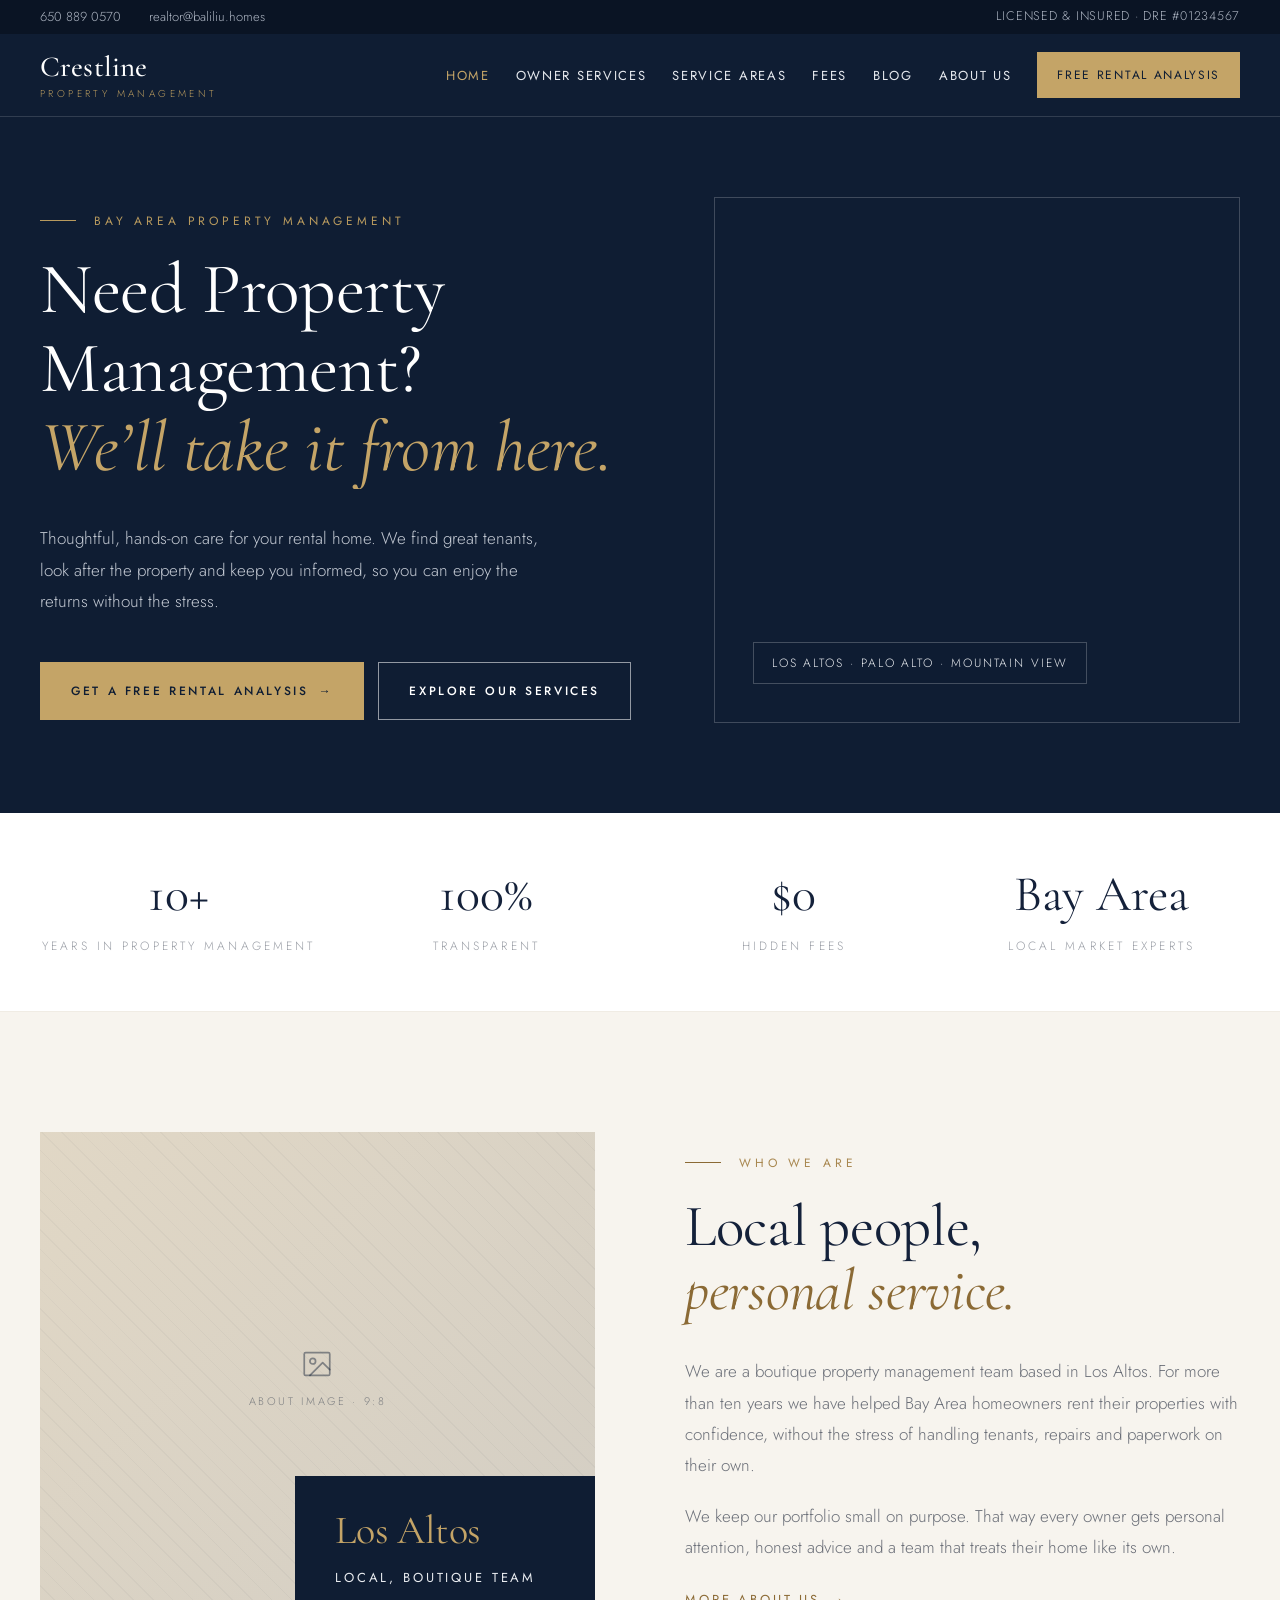
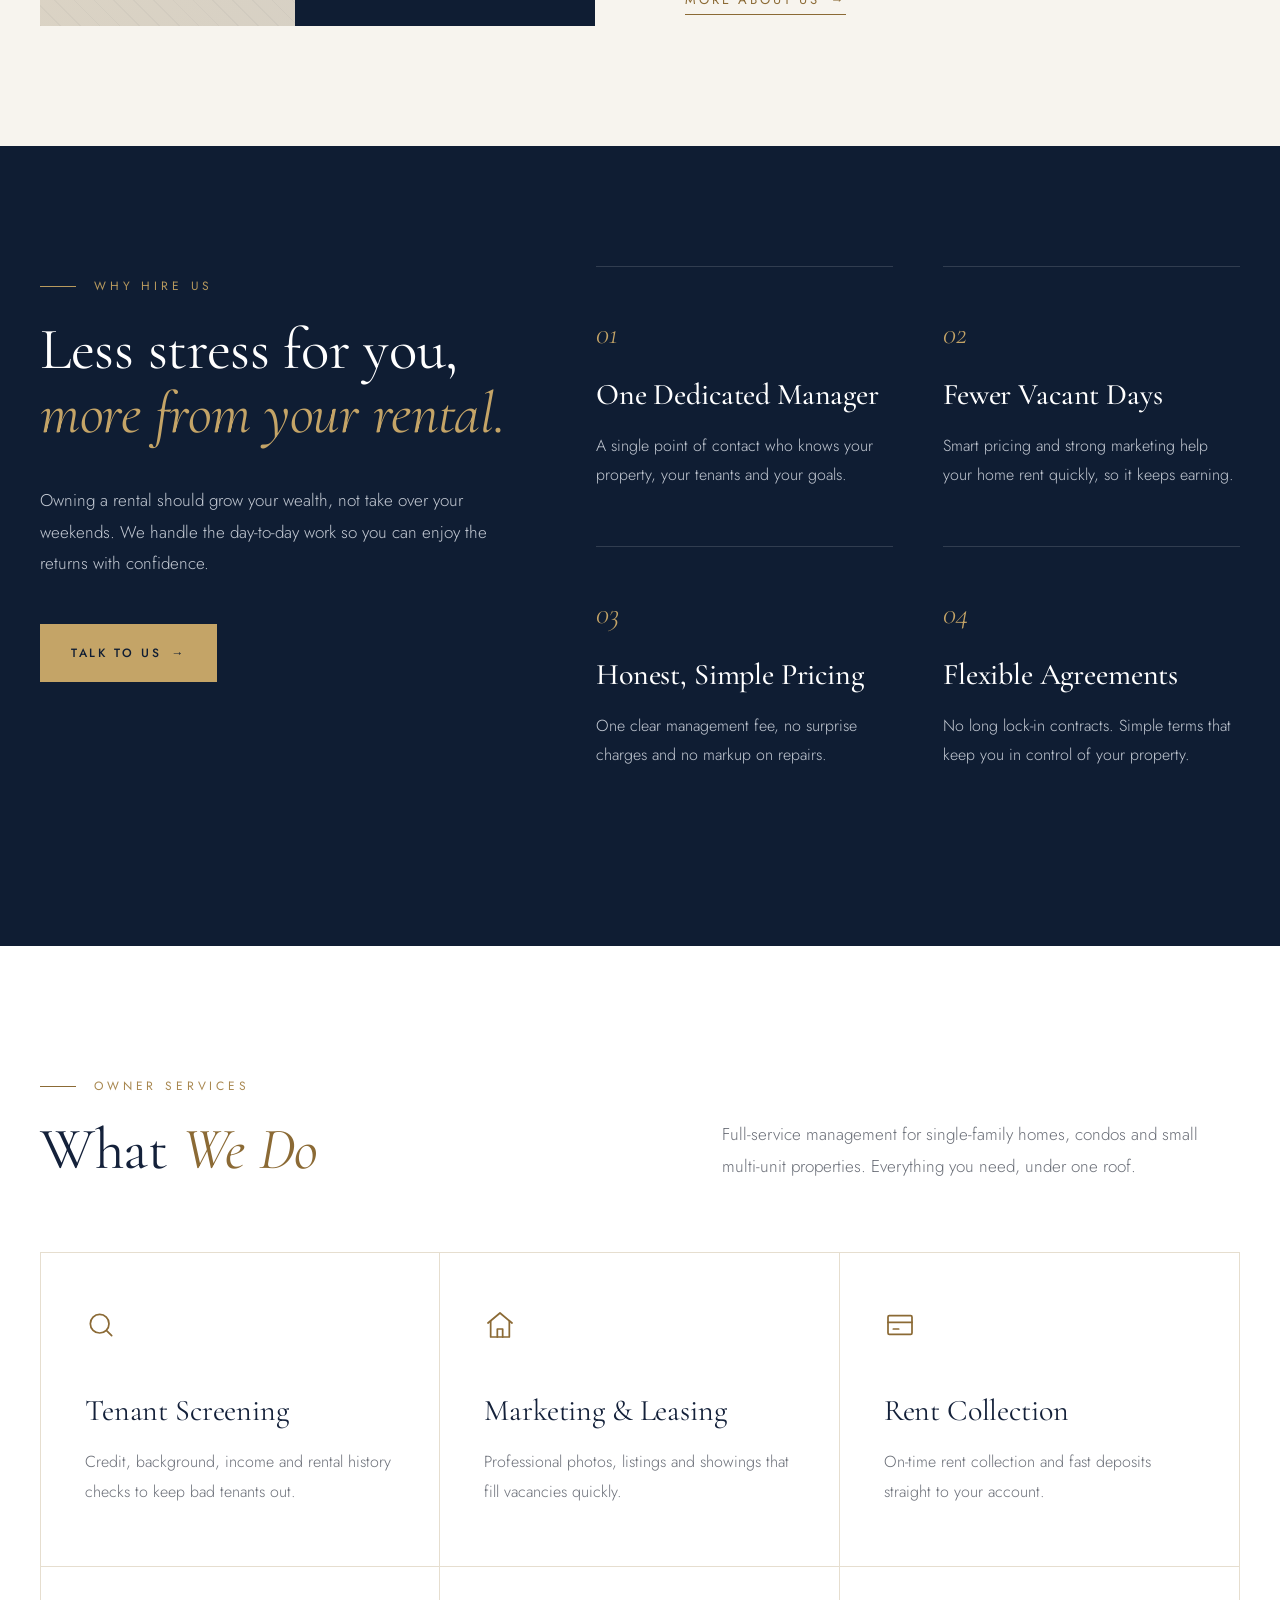
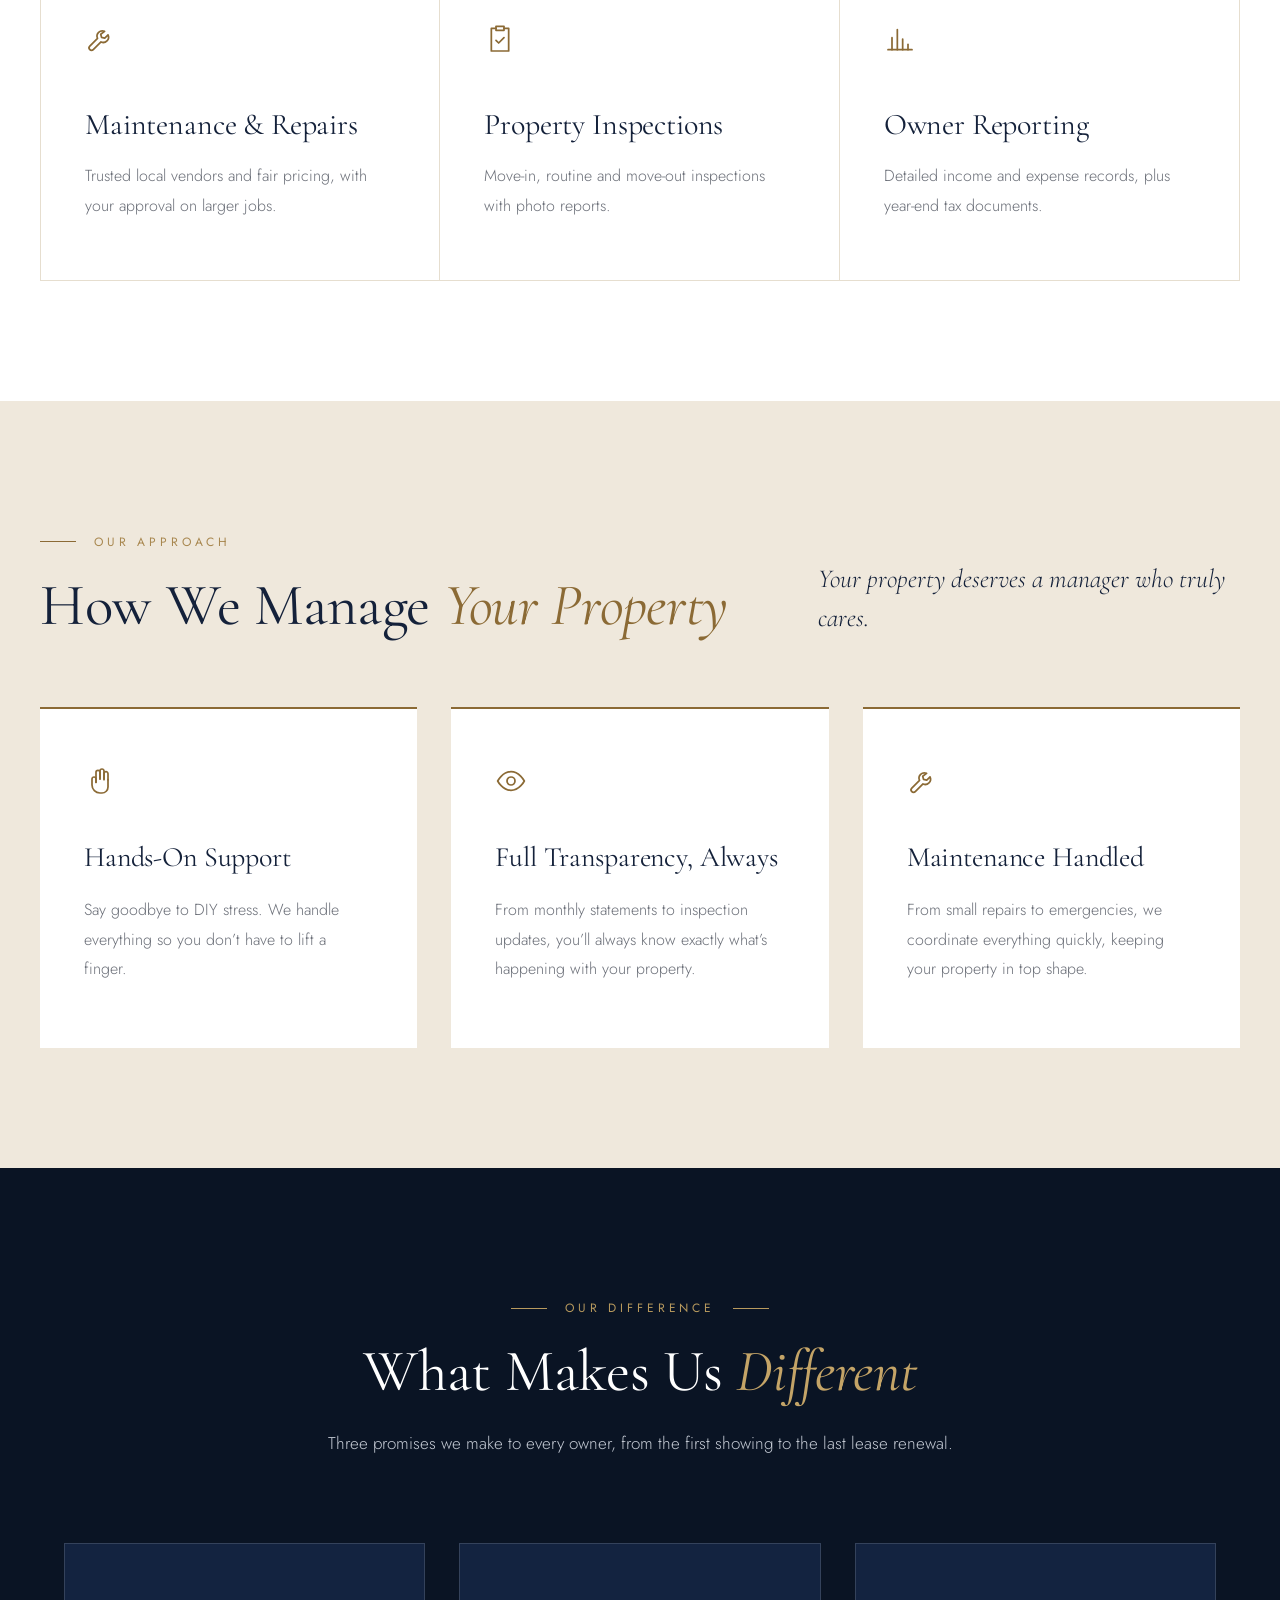
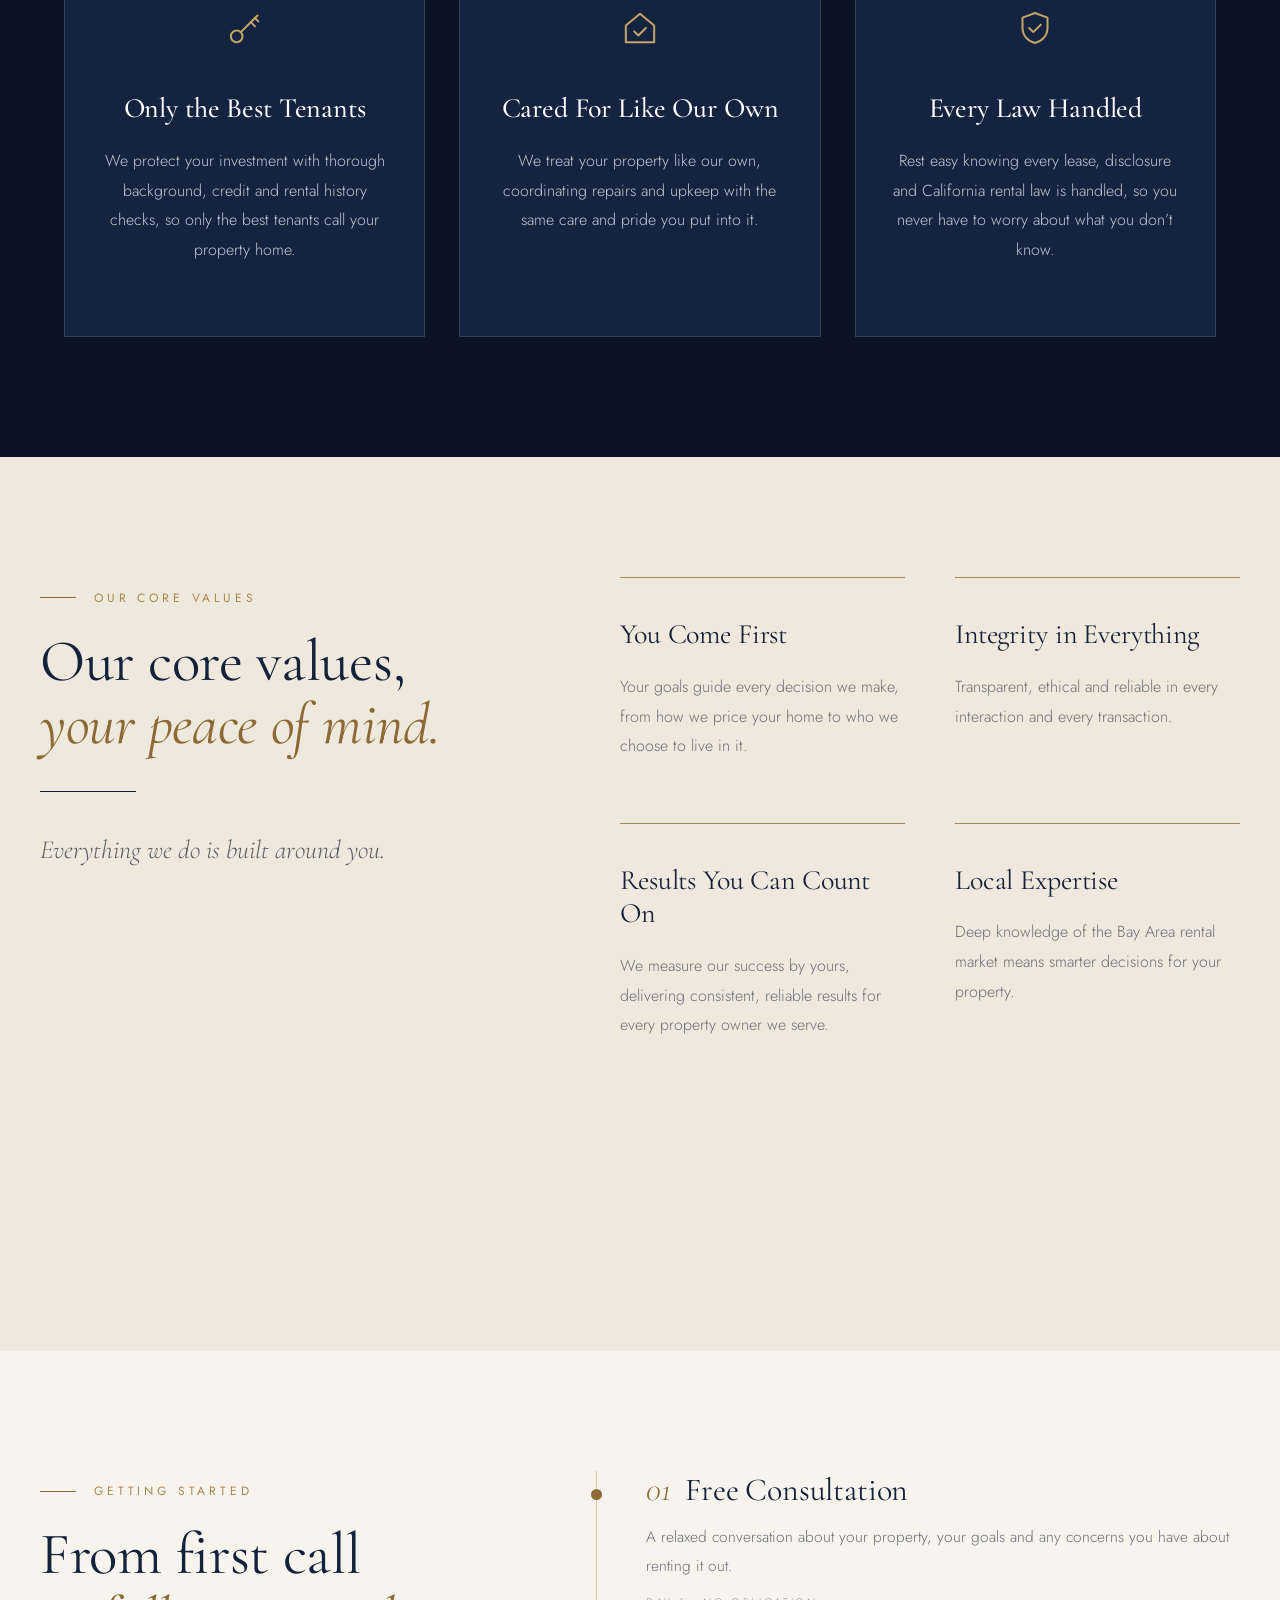
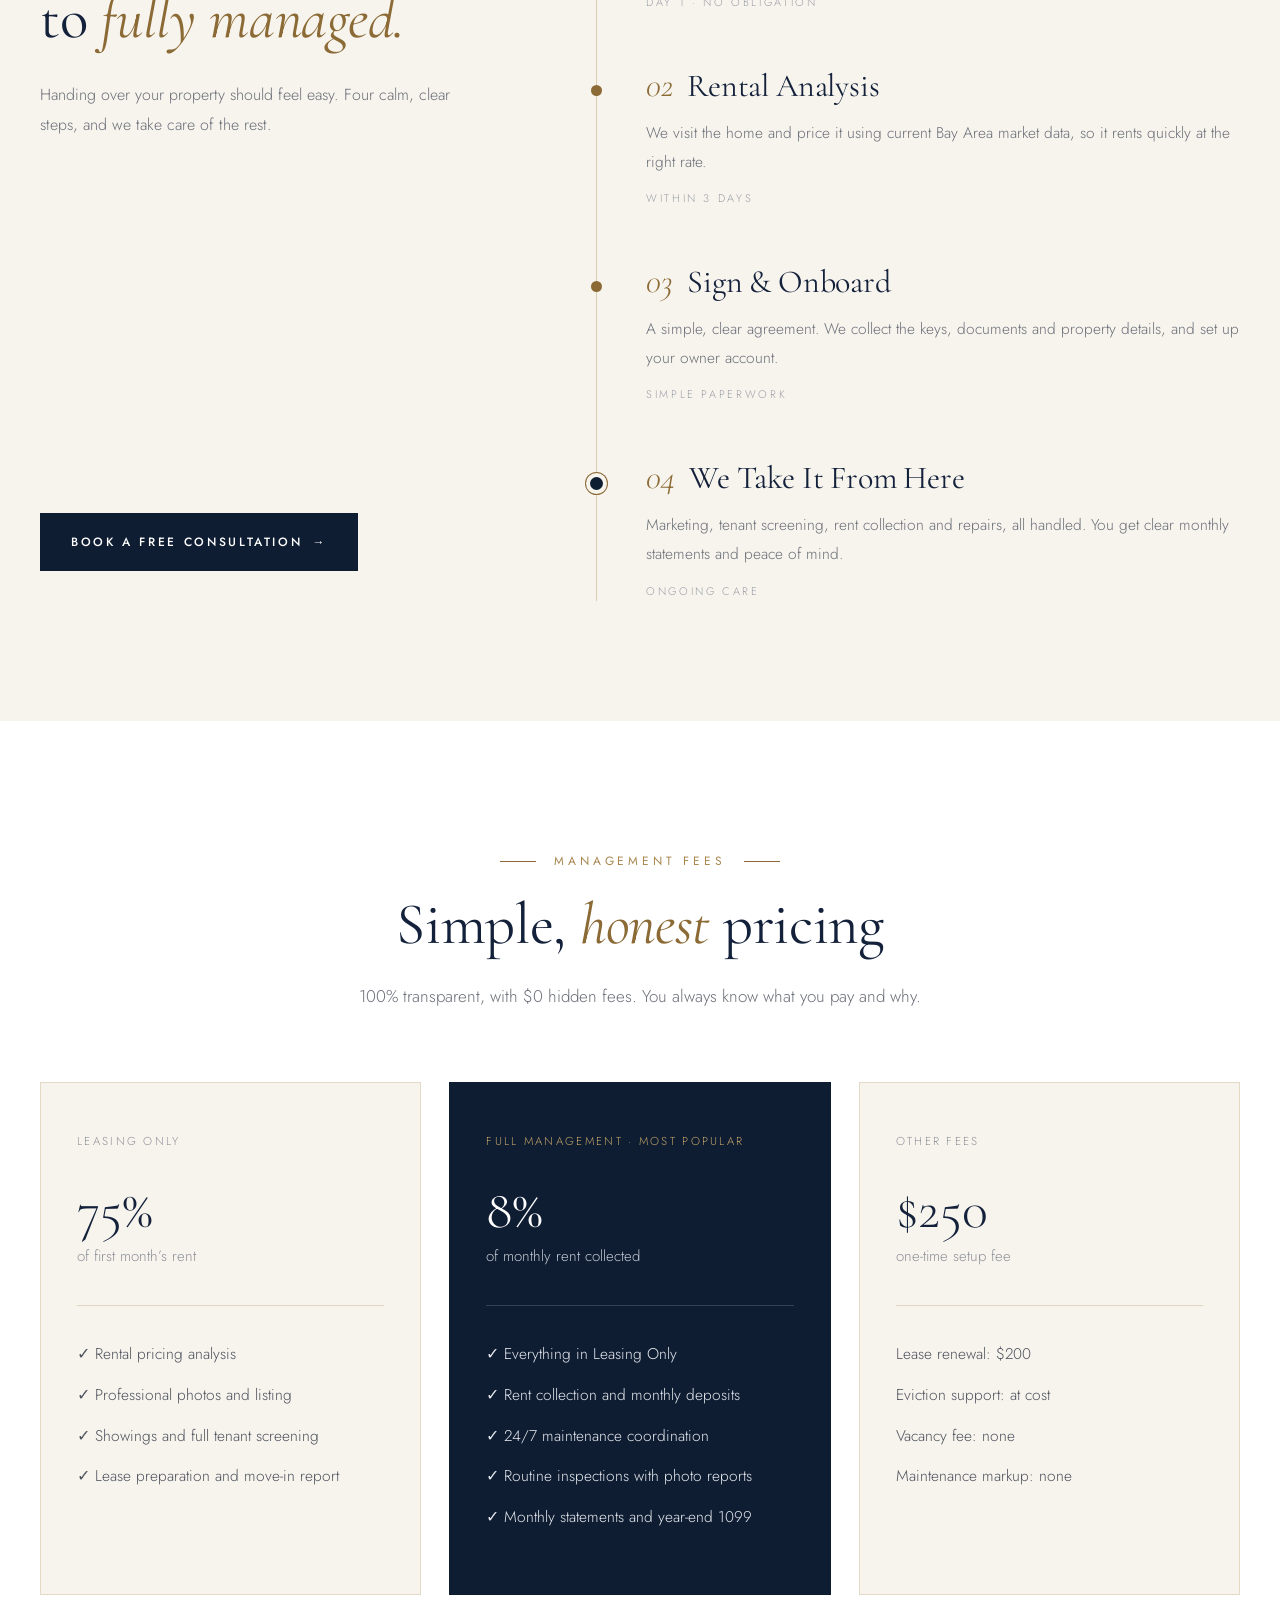
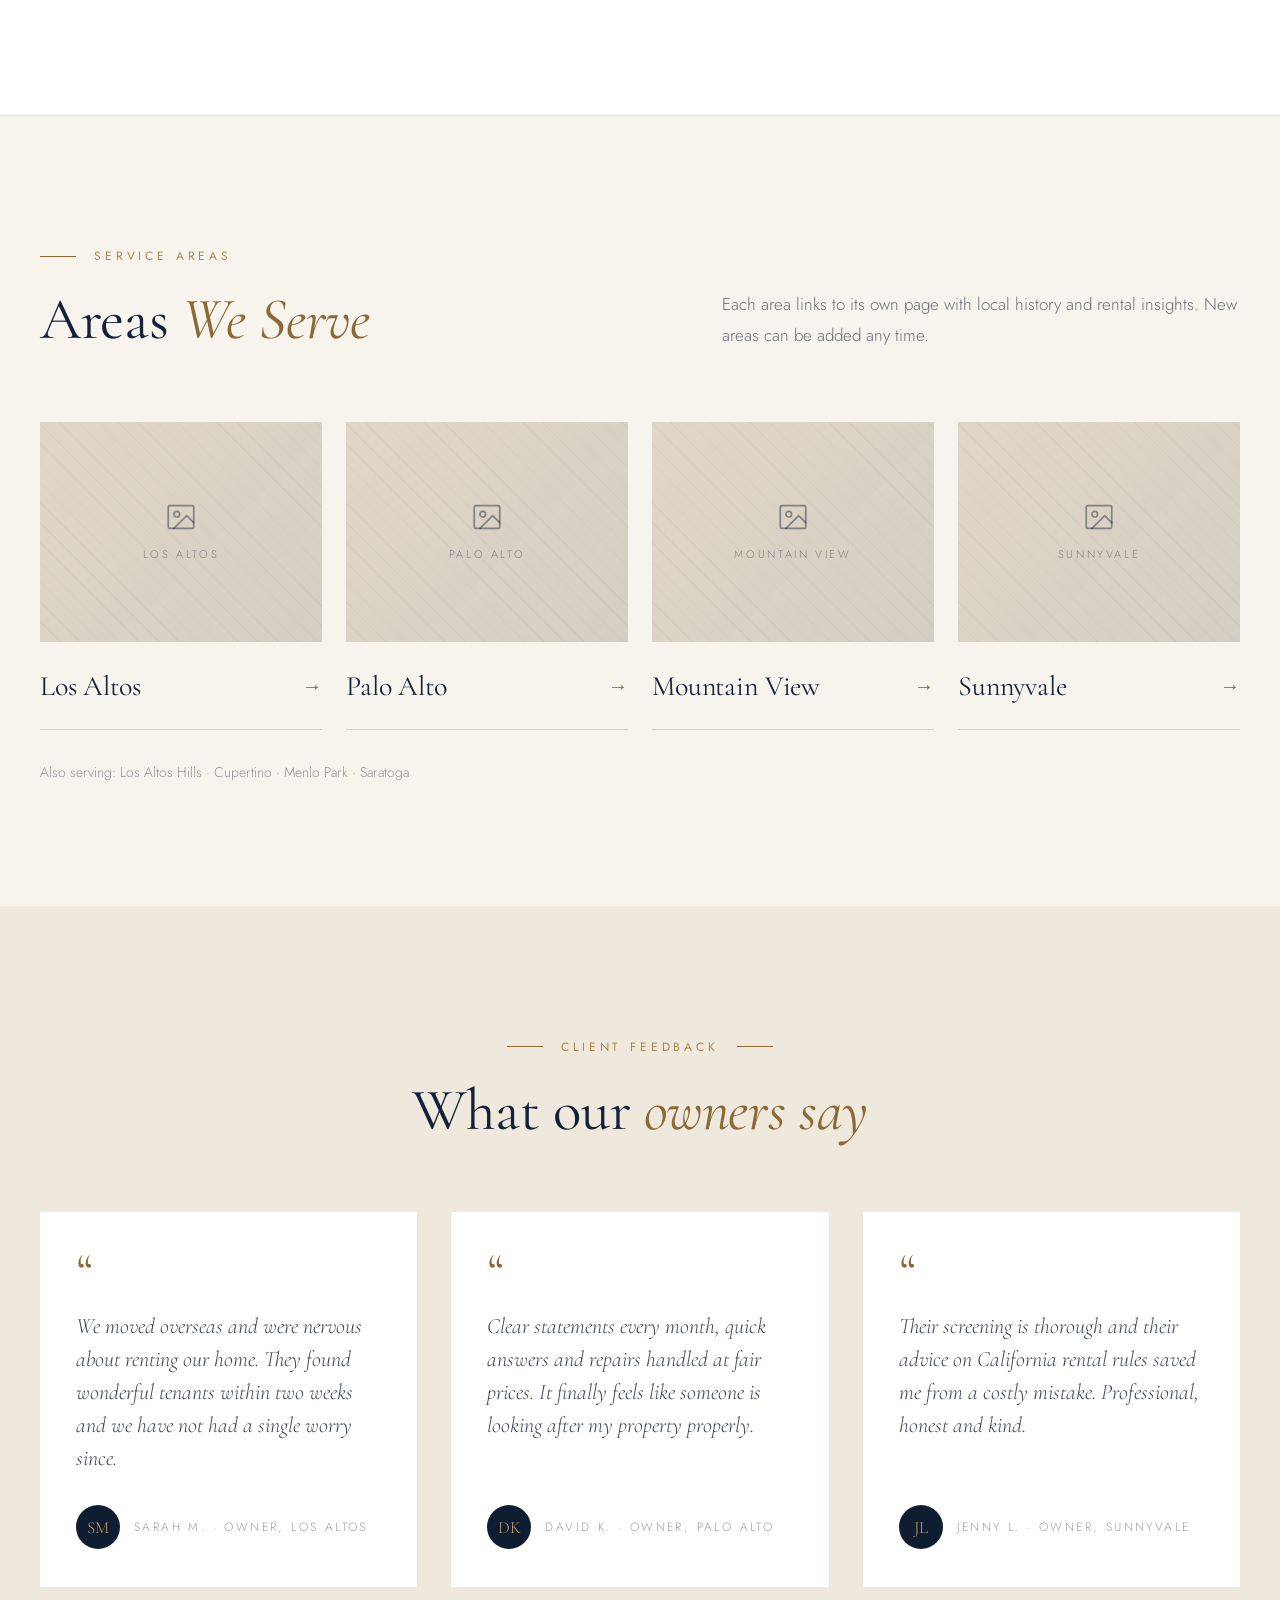
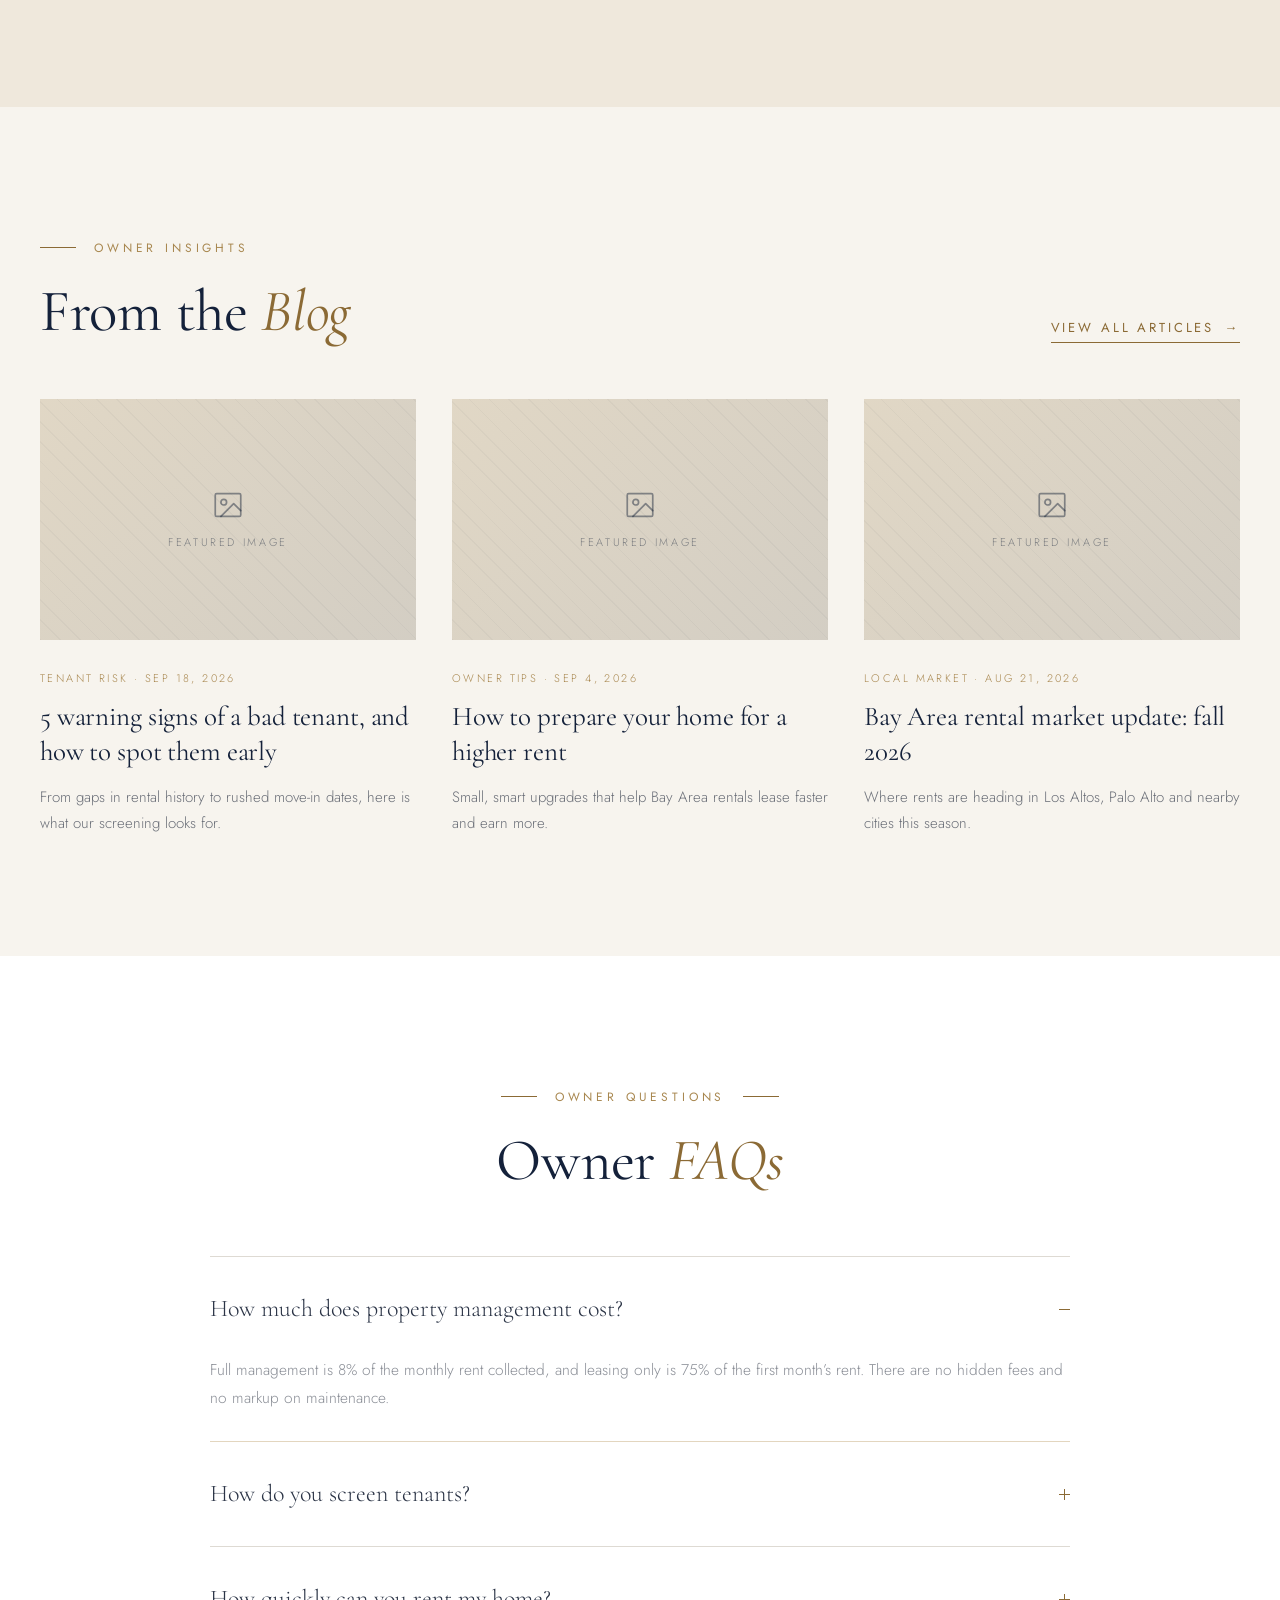
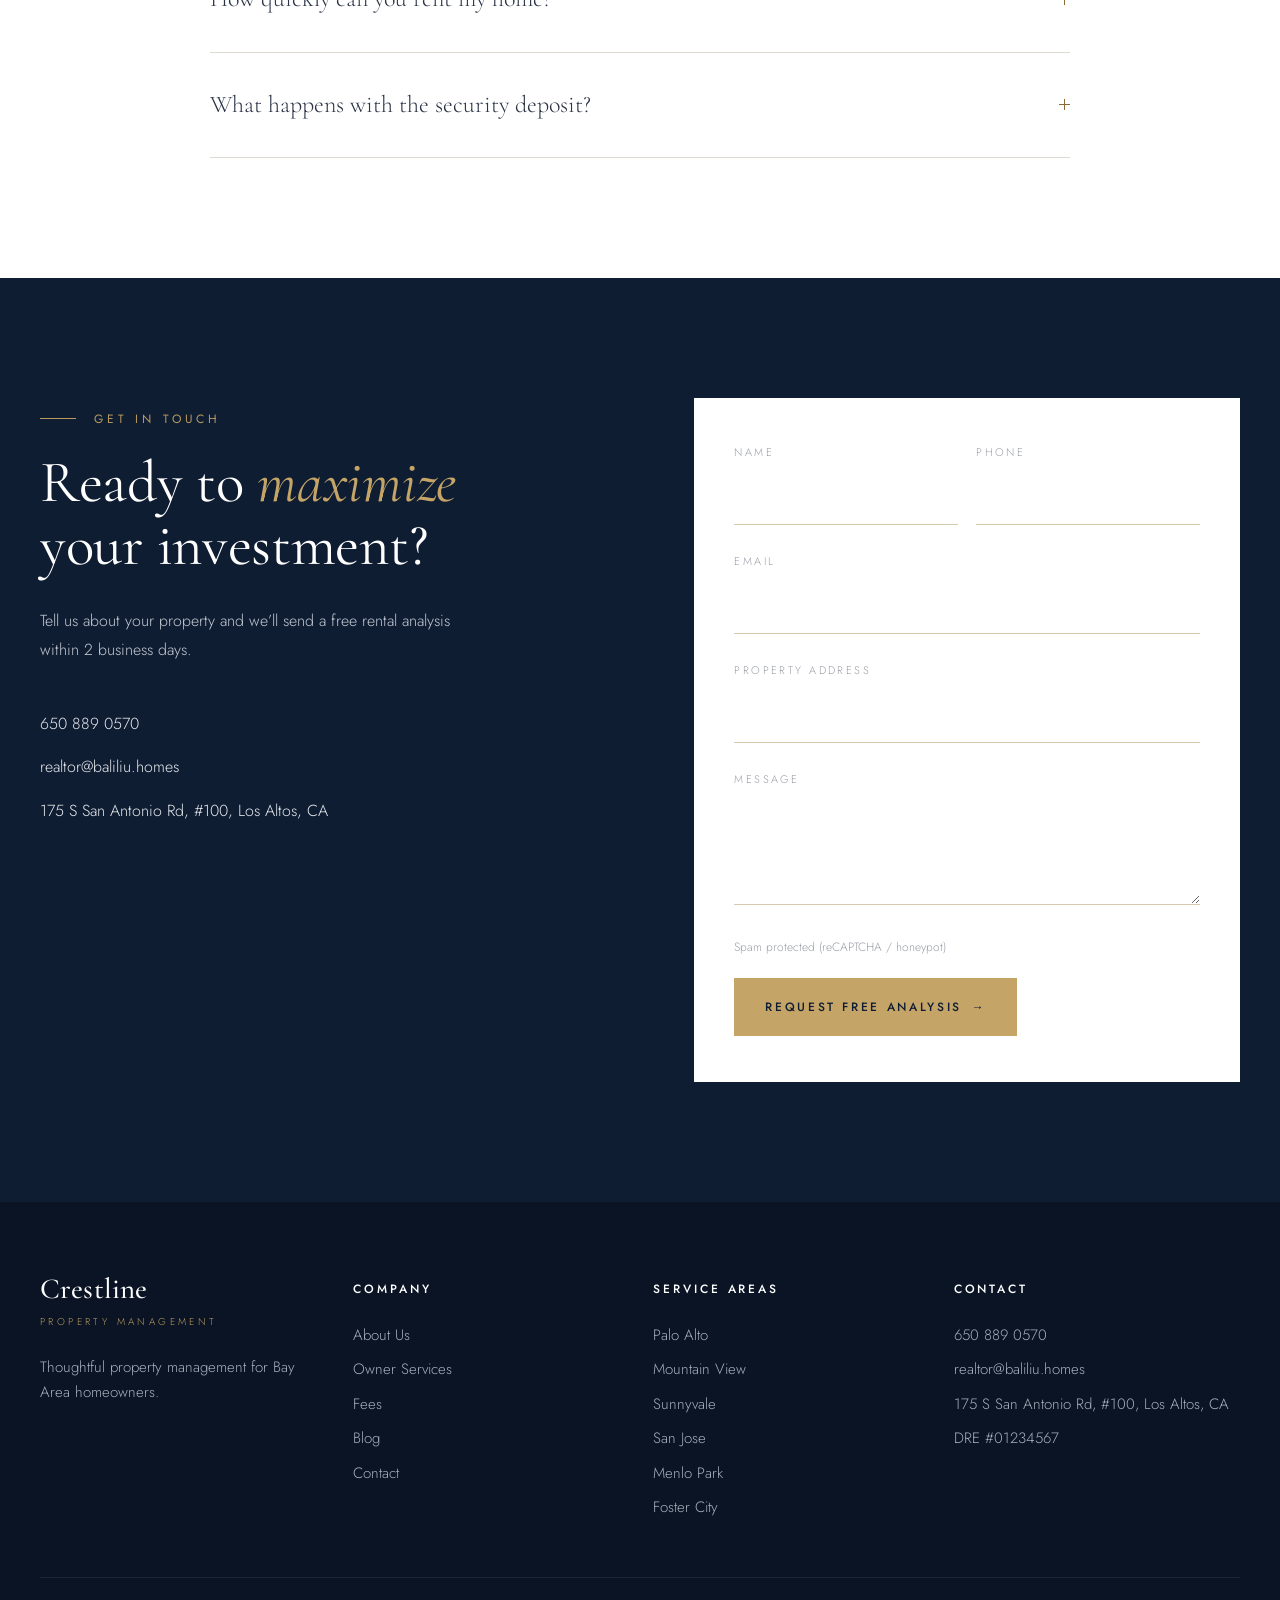
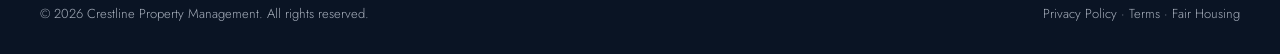
==== index.html @ 3c755037 "Crestline site: homepage, service areas, location template, Palo Alto HTML/CSS/JS previews plus Elem" ====
<!DOCTYPE html>
<html lang="en">
<head>
  <meta charset="UTF-8">
  <meta name="viewport" content="width=device-width, initial-scale=1">
  <title>Crestline Property Management | Bay Area Property Management</title>
  <meta name="description" content="Thoughtful, hands-on property management for Bay Area homeowners. Tenant screening, leasing, rent collection and maintenance in Los Altos, Palo Alto, Mountain View and Sunnyvale.">
  <link rel="preconnect" href="https://fonts.googleapis.com">
  <link rel="preconnect" href="https://fonts.gstatic.com" crossorigin>
  <link href="https://fonts.googleapis.com/css2?family=Cormorant+Garamond:ital,wght@0,400;0,500;1,400;1,500&family=Jost:wght@300;400;500&display=swap" rel="stylesheet">
  <link rel="stylesheet" href="assets/css/style.css">
  <script>document.documentElement.classList.add('js');</script>
</head>
<body>

<!-- Icon sprite (same icons as assets/icons/*.svg for Elementor upload) -->
<svg width="0" height="0" style="position:absolute" aria-hidden="true">
  <defs>
    <symbol id="i-image" viewBox="0 0 24 24" fill="none" stroke="currentColor" stroke-width="1.2" stroke-linecap="round" stroke-linejoin="round"><rect x="3" y="4" width="18" height="16" rx="1"/><circle cx="9" cy="10" r="2"/><path d="m21 16-5-5-9 9"/></symbol>
    <symbol id="i-search" viewBox="0 0 24 24" fill="none" stroke="currentColor" stroke-width="1.3" stroke-linecap="round" stroke-linejoin="round"><circle cx="11" cy="11" r="7"/><path d="m20 20-3.6-3.6"/></symbol>
    <symbol id="i-home" viewBox="0 0 24 24" fill="none" stroke="currentColor" stroke-width="1.3" stroke-linecap="round" stroke-linejoin="round"><path d="M3 10.5 12 3l9 7.5"/><path d="M5 9v12h14V9"/><path d="M10 21v-6h4v6"/></symbol>
    <symbol id="i-card" viewBox="0 0 24 24" fill="none" stroke="currentColor" stroke-width="1.3" stroke-linecap="round" stroke-linejoin="round"><rect x="3" y="5" width="18" height="14" rx="1"/><path d="M3 10h18"/><path d="M7 15h4"/></symbol>
    <symbol id="i-wrench" viewBox="0 0 24 24" fill="none" stroke="currentColor" stroke-width="1.3" stroke-linecap="round" stroke-linejoin="round"><path d="M14.7 6.3a4 4 0 0 0-5.3 5.3L3.6 17.4a1.8 1.8 0 0 0 2.6 2.6l5.8-5.8a4 4 0 0 0 5.3-5.3l-2.5 2.5-2.4-.6-.6-2.4z"/></symbol>
    <symbol id="i-clipboard" viewBox="0 0 24 24" fill="none" stroke="currentColor" stroke-width="1.3" stroke-linecap="round" stroke-linejoin="round"><path d="M9 4H5.5v17h13V4H15"/><rect x="9" y="2.5" width="6" height="3"/><path d="m9 13 2 2 4-4"/></symbol>
    <symbol id="i-chart" viewBox="0 0 24 24" fill="none" stroke="currentColor" stroke-width="1.3" stroke-linecap="round" stroke-linejoin="round"><path d="M3 20h18"/><path d="M6 20v-9"/><path d="M10 20V5"/><path d="M14 20v-8"/><path d="M18 20v-4"/></symbol>
    <symbol id="i-hand" viewBox="0 0 24 24" fill="none" stroke="currentColor" stroke-width="1.3" stroke-linecap="round" stroke-linejoin="round"><path d="M18 11V6.5a1.5 1.5 0 0 0-3 0V11"/><path d="M15 10.5V4.5a1.5 1.5 0 0 0-3 0v6"/><path d="M12 10.5V5.5a1.5 1.5 0 0 0-3 0V13"/><path d="M9 13v-2.5a1.5 1.5 0 0 0-3 0V15a6 6 0 0 0 6 6h1.5a4.5 4.5 0 0 0 4.5-4.5V11"/></symbol>
    <symbol id="i-eye" viewBox="0 0 24 24" fill="none" stroke="currentColor" stroke-width="1.3" stroke-linecap="round" stroke-linejoin="round"><path d="M2 12s3.6-7 10-7 10 7 10 7-3.6 7-10 7S2 12 2 12z"/><circle cx="12" cy="12" r="3"/></symbol>
    <symbol id="i-key" viewBox="0 0 24 24" fill="none" stroke="currentColor" stroke-width="1.2" stroke-linecap="round" stroke-linejoin="round"><circle cx="7" cy="17" r="3.5"/><path d="m9.5 14.5 10-10"/><path d="m15.5 8.5 2.5 2.5"/><path d="m18 6 2 2"/></symbol>
    <symbol id="i-house-check" viewBox="0 0 24 24" fill="none" stroke="currentColor" stroke-width="1.2" stroke-linecap="round" stroke-linejoin="round"><path d="M3.5 10.5 12 3.5l8.5 7V20.5h-17z"/><path d="m8.5 14 2.5 2.5 4.5-4.5"/></symbol>
    <symbol id="i-shield" viewBox="0 0 24 24" fill="none" stroke="currentColor" stroke-width="1.2" stroke-linecap="round" stroke-linejoin="round"><path d="M12 3 4.5 5.8V12c0 4.4 3.2 7.9 7.5 9 4.3-1.1 7.5-4.6 7.5-9V5.8z"/><path d="m8.5 12 2.5 2.5 4.5-4.5"/></symbol>
  </defs>
</svg>

<!-- ============ TOP BAR ============ -->
<div class="cl-topbar">
  <div class="cl-container">
    <div class="cl-topbar__left">
      <a href="tel:6508890570">650 889 0570</a>
      <a href="mailto:realtor@baliliu.homes">realtor@baliliu.homes</a>
    </div>
    <div class="cl-topbar__right">Licensed &amp; Insured · DRE #01234567</div>
  </div>
</div>

<!-- ============ HEADER ============ -->
<header class="cl-header" id="top">
  <div class="cl-container">
    <a href="#top" class="cl-logo" aria-label="Crestline Property Management home">
      <span class="cl-logo__name">Crestline</span>
      <span class="cl-logo__sub">Property Management</span>
    </a>
    <nav class="cl-nav" aria-label="Main">
      <ul class="cl-nav__list">
        <li><a href="#top" class="is-active">Home</a></li>
        <li><a href="#services">Owner Services</a></li>
        <li><a href="#areas">Service Areas</a></li>
        <li><a href="#fees">Fees</a></li>
        <li><a href="#blog">Blog</a></li>
        <li><a href="#about">About Us</a></li>
      </ul>
      <a href="#contact" class="cl-btn cl-btn--gold">Free Rental Analysis</a>
    </nav>
    <button class="cl-burger" aria-label="Open menu" aria-expanded="false"><span></span><span></span><span></span></button>
  </div>
</header>

<main>

<!-- ============ HERO ============ -->
<section class="cl-hero">
  <div class="cl-container">
    <div class="cl-hero__copy">
      <div class="cl-eyebrow" data-reveal="fade">Bay Area Property Management</div>
      <h1 class="cl-h cl-h--light cl-h1">
        <span class="line"><span>Need Property</span></span>
        <span class="line"><span>Management?</span></span>
        <span class="line"><span><em>We’ll take it from here.</em></span></span>
      </h1>
      <p class="cl-lead" data-reveal style="--d:.45s">Thoughtful, hands-on care for your rental home. We find great tenants, look after the property and keep you informed, so you can enjoy the returns without the stress.</p>
      <div class="cl-hero__btns" data-reveal style="--d:.6s">
        <a href="#contact" class="cl-btn cl-btn--gold">Get a Free Rental Analysis <span class="arr">→</span></a>
        <a href="#services" class="cl-btn cl-btn--outline">Explore Our Services</a>
      </div>
    </div>
    <div class="cl-hero__frame" data-reveal="fade" style="--d:.2s">
      <div class="cl-ph cl-ph--dark" data-reveal="wipe" style="--d:.3s">
        <div class="cl-ph__inner cl-parallax" data-speed="0.06"><svg><use href="#i-image"/></svg>Hero image · 1:1</div>
      </div>
      <div class="cl-hero__tag" data-reveal style="--d:.9s">Los Altos · Palo Alto · Mountain View</div>
    </div>
  </div>
</section>

<!-- ============ STATS ============ -->
<section class="cl-stats">
  <div class="cl-container">
    <div class="cl-stat" data-reveal>
      <div class="cl-stat__num"><span data-count="10">10</span>+</div>
      <div class="cl-stat__label">Years in Property Management</div>
    </div>
    <div class="cl-stat" data-reveal style="--d:.12s">
      <div class="cl-stat__num"><span data-count="100">100</span>%</div>
      <div class="cl-stat__label">Transparent</div>
    </div>
    <div class="cl-stat" data-reveal style="--d:.24s">
      <div class="cl-stat__num">$<span data-count="0">0</span></div>
      <div class="cl-stat__label">Hidden Fees</div>
    </div>
    <div class="cl-stat" data-reveal style="--d:.36s">
      <div class="cl-stat__num">Bay Area</div>
      <div class="cl-stat__label">Local Market Experts</div>
    </div>
  </div>
</section>

<!-- ============ ABOUT ============ -->
<section class="cl-section bg-cream cl-about" id="about">
  <div class="cl-container cl-split">
    <div class="cl-about__media" data-reveal="left">
      <div class="cl-ph cl-zoom"><div class="cl-ph__inner"><svg><use href="#i-image"/></svg>About image · 9:8</div></div>
      <div class="cl-about__badge" data-reveal style="--d:.35s">
        <div class="cl-h">Los Altos</div>
        <span>Local, Boutique Team</span>
      </div>
    </div>
    <div class="cl-about__copy">
      <div class="cl-eyebrow" data-reveal>Who We Are</div>
      <h2 class="cl-h cl-h2" data-reveal style="--d:.1s">Local people,<br><em>personal service.</em></h2>
      <div data-reveal style="--d:.2s">
        <p>We are a boutique property management team based in Los Altos. For more than ten years we have helped Bay Area homeowners rent their properties with confidence, without the stress of handling tenants, repairs and paperwork on their own.</p>
        <p>We keep our portfolio small on purpose. That way every owner gets personal attention, honest advice and a team that treats their home like its own.</p>
      </div>
      <a href="#about" class="cl-link" data-reveal style="--d:.3s">More About Us <span class="arr">→</span></a>
    </div>
  </div>
</section>

<!-- ============ WHY HIRE US ============ -->
<section class="cl-section bg-navy cl-why">
  <div class="cl-container cl-split">
    <div>
      <div class="cl-eyebrow" data-reveal>Why Hire Us</div>
      <h2 class="cl-h cl-h--light cl-h2" data-reveal style="--d:.1s">Less stress for you, <em>more from your rental.</em></h2>
      <p class="cl-lead" data-reveal style="--d:.2s">Owning a rental should grow your wealth, not take over your weekends. We handle the day-to-day work so you can enjoy the returns with confidence.</p>
      <a href="#contact" class="cl-btn cl-btn--gold" data-reveal style="--d:.3s">Talk to Us <span class="arr">→</span></a>
    </div>
    <div class="cl-why__grid">
      <div class="cl-why__item" data-reveal>
        <span class="cl-num">01</span>
        <h3 class="cl-h cl-h3">One Dedicated Manager</h3>
        <p>A single point of contact who knows your property, your tenants and your goals.</p>
      </div>
      <div class="cl-why__item" data-reveal style="--d:.12s">
        <span class="cl-num">02</span>
        <h3 class="cl-h cl-h3">Fewer Vacant Days</h3>
        <p>Smart pricing and strong marketing help your home rent quickly, so it keeps earning.</p>
      </div>
      <div class="cl-why__item" data-reveal style="--d:.24s">
        <span class="cl-num">03</span>
        <h3 class="cl-h cl-h3">Honest, Simple Pricing</h3>
        <p>One clear management fee, no surprise charges and no markup on repairs.</p>
      </div>
      <div class="cl-why__item" data-reveal style="--d:.36s">
        <span class="cl-num">04</span>
        <h3 class="cl-h cl-h3">Flexible Agreements</h3>
        <p>No long lock-in contracts. Simple terms that keep you in control of your property.</p>
      </div>
    </div>
  </div>
</section>

<!-- ============ WHAT WE DO ============ -->
<section class="cl-section bg-white" id="services">
  <div class="cl-container">
    <div class="cl-head">
      <div>
        <div class="cl-eyebrow" data-reveal>Owner Services</div>
        <h2 class="cl-h cl-h2" data-reveal style="--d:.1s">What <em>We Do</em></h2>
      </div>
      <p class="cl-head__aside" data-reveal style="--d:.2s">Full-service management for single-family homes, condos and small multi-unit properties. Everything you need, under one roof.</p>
    </div>
    <div class="cl-services">
      <div class="cl-service" data-reveal>
        <div class="cl-icon"><svg><use href="#i-search"/></svg></div>
        <h3 class="cl-h cl-h3">Tenant Screening</h3>
        <p>Credit, background, income and rental history checks to keep bad tenants out.</p>
      </div>
      <div class="cl-service" data-reveal style="--d:.1s">
        <div class="cl-icon"><svg><use href="#i-home"/></svg></div>
        <h3 class="cl-h cl-h3">Marketing &amp; Leasing</h3>
        <p>Professional photos, listings and showings that fill vacancies quickly.</p>
      </div>
      <div class="cl-service" data-reveal style="--d:.2s">
        <div class="cl-icon"><svg><use href="#i-card"/></svg></div>
        <h3 class="cl-h cl-h3">Rent Collection</h3>
        <p>On-time rent collection and fast deposits straight to your account.</p>
      </div>
      <div class="cl-service" data-reveal style="--d:.3s">
        <div class="cl-icon"><svg><use href="#i-wrench"/></svg></div>
        <h3 class="cl-h cl-h3">Maintenance &amp; Repairs</h3>
        <p>Trusted local vendors and fair pricing, with your approval on larger jobs.</p>
      </div>
      <div class="cl-service" data-reveal style="--d:.4s">
        <div class="cl-icon"><svg><use href="#i-clipboard"/></svg></div>
        <h3 class="cl-h cl-h3">Property Inspections</h3>
        <p>Move-in, routine and move-out inspections with photo reports.</p>
      </div>
      <div class="cl-service" data-reveal style="--d:.5s">
        <div class="cl-icon"><svg><use href="#i-chart"/></svg></div>
        <h3 class="cl-h cl-h3">Owner Reporting</h3>
        <p>Detailed income and expense records, plus year-end tax documents.</p>
      </div>
    </div>
  </div>
</section>

<!-- ============ OUR APPROACH ============ -->
<section class="cl-section bg-sand">
  <div class="cl-container">
    <div class="cl-head cl-head--wide">
      <div>
        <div class="cl-eyebrow" data-reveal>Our Approach</div>
        <h2 class="cl-h cl-h2" data-reveal style="--d:.1s">How We Manage <em>Your Property</em></h2>
      </div>
      <p class="cl-head__quote" data-reveal style="--d:.2s">Your property deserves a manager who truly cares.</p>
    </div>
    <div class="cl-cards">
      <div class="cl-card cl-card--top" data-reveal>
        <div class="cl-icon"><svg><use href="#i-hand"/></svg></div>
        <h3 class="cl-h cl-h3">Hands-On Support</h3>
        <p>Say goodbye to DIY stress. We handle everything so you don’t have to lift a finger.</p>
      </div>
      <div class="cl-card cl-card--top" data-reveal style="--d:.12s">
        <div class="cl-icon"><svg><use href="#i-eye"/></svg></div>
        <h3 class="cl-h cl-h3">Full Transparency, Always</h3>
        <p>From monthly statements to inspection updates, you’ll always know exactly what’s happening with your property.</p>
      </div>
      <div class="cl-card cl-card--top" data-reveal style="--d:.24s">
        <div class="cl-icon"><svg><use href="#i-wrench"/></svg></div>
        <h3 class="cl-h cl-h3">Maintenance Handled</h3>
        <p>From small repairs to emergencies, we coordinate everything quickly, keeping your property in top shape.</p>
      </div>
    </div>
  </div>
</section>

<!-- ============ OUR DIFFERENCE ============ -->
<section class="cl-section bg-deep cl-diff">
  <div class="cl-container">
    <div class="cl-head cl-head--center" style="margin-bottom:84px">
      <div class="cl-eyebrow cl-eyebrow--center" data-reveal>Our Difference</div>
      <h2 class="cl-h cl-h--light cl-h2" data-reveal style="--d:.1s">What Makes Us <em>Different</em></h2>
      <p class="cl-sub" data-reveal style="--d:.2s">Three promises we make to every owner, from the first showing to the last lease renewal.</p>
    </div>
    <div class="cl-cards">
      <div class="cl-card cl-card--dark" data-reveal>
        <div class="cl-icon"><svg><use href="#i-key"/></svg></div>
        <h3 class="cl-h cl-h3">Only the Best Tenants</h3>
        <p>We protect your investment with thorough background, credit and rental history checks, so only the best tenants call your property home.</p>
      </div>
      <div class="cl-card cl-card--dark" data-reveal style="--d:.12s">
        <div class="cl-icon"><svg><use href="#i-house-check"/></svg></div>
        <h3 class="cl-h cl-h3">Cared For Like Our Own</h3>
        <p>We treat your property like our own, coordinating repairs and upkeep with the same care and pride you put into it.</p>
      </div>
      <div class="cl-card cl-card--dark" data-reveal style="--d:.24s">
        <div class="cl-icon"><svg><use href="#i-shield"/></svg></div>
        <h3 class="cl-h cl-h3">Every Law Handled</h3>
        <p>Rest easy knowing every lease, disclosure and California rental law is handled, so you never have to worry about what you don’t know.</p>
      </div>
    </div>
  </div>
</section>

<!-- ============ CORE VALUES ============ -->
<section class="cl-section bg-sand cl-values">
  <div class="cl-container cl-split">
    <div>
      <div class="cl-eyebrow" data-reveal>Our Core Values</div>
      <h2 class="cl-h cl-h2" data-reveal style="--d:.1s">Our core values,<br><em>your peace of mind.</em></h2>
      <div class="cl-rule" data-reveal style="--d:.2s"></div>
      <p class="cl-values__sub" data-reveal style="--d:.25s">Everything we do is built around you.</p>
      <div class="cl-ph cl-zoom" data-reveal="wipe" style="--d:.2s"><div class="cl-ph__inner"><svg><use href="#i-image"/></svg>Values image · 17:10</div></div>
    </div>
    <div class="cl-values__grid">
      <div class="cl-value" data-reveal>
        <h3 class="cl-h cl-h3">You Come First</h3>
        <p>Your goals guide every decision we make, from how we price your home to who we choose to live in it.</p>
      </div>
      <div class="cl-value" data-reveal style="--d:.12s">
        <h3 class="cl-h cl-h3">Integrity in Everything</h3>
        <p>Transparent, ethical and reliable in every interaction and every transaction.</p>
      </div>
      <div class="cl-value" data-reveal style="--d:.24s">
        <h3 class="cl-h cl-h3">Results You Can Count On</h3>
        <p>We measure our success by yours, delivering consistent, reliable results for every property owner we serve.</p>
      </div>
      <div class="cl-value" data-reveal style="--d:.36s">
        <h3 class="cl-h cl-h3">Local Expertise</h3>
        <p>Deep knowledge of the Bay Area rental market means smarter decisions for your property.</p>
      </div>
    </div>
  </div>
</section>

<!-- ============ GETTING STARTED ============ -->
<section class="cl-section bg-cream cl-process">
  <div class="cl-container cl-split">
    <div>
      <div class="cl-eyebrow" data-reveal>Getting Started</div>
      <h2 class="cl-h cl-h2" data-reveal style="--d:.1s">From first call<br>to <em>fully managed.</em></h2>
      <p class="cl-process__intro" data-reveal style="--d:.2s">Handing over your property should feel easy. Four calm, clear steps, and we take care of the rest.</p>
      <div class="cl-ph cl-zoom" data-reveal="wipe" style="--d:.2s"><div class="cl-ph__inner"><svg><use href="#i-image"/></svg>Process image · 5:3</div></div>
      <a href="#contact" class="cl-btn cl-btn--navy" data-reveal>Book a Free Consultation <span class="arr">→</span></a>
    </div>
    <div class="cl-timeline">
      <span class="cl-timeline__track"></span>
      <span class="cl-timeline__fill"></span>
      <div class="cl-step" data-reveal="right">
        <div class="cl-step__title"><span class="cl-num">01</span><h3 class="cl-h cl-h3">Free Consultation</h3></div>
        <p>A relaxed conversation about your property, your goals and any concerns you have about renting it out.</p>
        <div class="cl-meta">Day 1 · No obligation</div>
      </div>
      <div class="cl-step" data-reveal="right" style="--d:.1s">
        <div class="cl-step__title"><span class="cl-num">02</span><h3 class="cl-h cl-h3">Rental Analysis</h3></div>
        <p>We visit the home and price it using current Bay Area market data, so it rents quickly at the right rate.</p>
        <div class="cl-meta">Within 3 days</div>
      </div>
      <div class="cl-step" data-reveal="right" style="--d:.2s">
        <div class="cl-step__title"><span class="cl-num">03</span><h3 class="cl-h cl-h3">Sign &amp; Onboard</h3></div>
        <p>A simple, clear agreement. We collect the keys, documents and property details, and set up your owner account.</p>
        <div class="cl-meta">Simple paperwork</div>
      </div>
      <div class="cl-step cl-step--last" data-reveal="right" style="--d:.3s">
        <div class="cl-step__title"><span class="cl-num">04</span><h3 class="cl-h cl-h3">We Take It From Here</h3></div>
        <p>Marketing, tenant screening, rent collection and repairs, all handled. You get clear monthly statements and peace of mind.</p>
        <div class="cl-meta">Ongoing care</div>
      </div>
    </div>
  </div>
</section>

<!-- ============ PRICING ============ -->
<section class="cl-section bg-white" id="fees">
  <div class="cl-container">
    <div class="cl-head cl-head--center">
      <div class="cl-eyebrow cl-eyebrow--center" data-reveal>Management Fees</div>
      <h2 class="cl-h cl-h2" data-reveal style="--d:.1s">Simple, <em>honest</em> pricing</h2>
      <p class="cl-sub" data-reveal style="--d:.2s">100% transparent, with $0 hidden fees. You always know what you pay and why.</p>
    </div>
    <div class="cl-prices">
      <div class="cl-price" data-reveal>
        <div class="cl-price__label">Leasing Only</div>
        <div class="cl-price__amount">75%</div>
        <div class="cl-price__unit">of first month’s rent</div>
        <ul class="cl-price__list">
          <li>✓ Rental pricing analysis</li>
          <li>✓ Professional photos and listing</li>
          <li>✓ Showings and full tenant screening</li>
          <li>✓ Lease preparation and move-in report</li>
        </ul>
      </div>
      <div class="cl-price cl-price--featured" data-reveal style="--d:.12s">
        <div class="cl-price__label">Full Management · Most Popular</div>
        <div class="cl-price__amount">8%</div>
        <div class="cl-price__unit">of monthly rent collected</div>
        <ul class="cl-price__list">
          <li>✓ Everything in Leasing Only</li>
          <li>✓ Rent collection and monthly deposits</li>
          <li>✓ 24/7 maintenance coordination</li>
          <li>✓ Routine inspections with photo reports</li>
          <li>✓ Monthly statements and year-end 1099</li>
        </ul>
      </div>
      <div class="cl-price" data-reveal style="--d:.24s">
        <div class="cl-price__label">Other Fees</div>
        <div class="cl-price__amount">$250</div>
        <div class="cl-price__unit">one-time setup fee</div>
        <ul class="cl-price__list">
          <li>Lease renewal: $200</li>
          <li>Eviction support: at cost</li>
          <li>Vacancy fee: none</li>
          <li>Maintenance markup: none</li>
        </ul>
      </div>
    </div>
  </div>
</section>

<!-- ============ SERVICE AREAS ============ -->
<section class="cl-section bg-cream cl-areas-sec" id="areas">
  <div class="cl-container">
    <div class="cl-head">
      <div>
        <div class="cl-eyebrow" data-reveal>Service Areas</div>
        <h2 class="cl-h cl-h2" data-reveal style="--d:.1s">Areas <em>We Serve</em></h2>
      </div>
      <p class="cl-head__aside" data-reveal style="--d:.2s">Each area links to its own page with local history and rental insights. New areas can be added any time.</p>
    </div>
    <div class="cl-areas">
      <a href="#" class="cl-area cl-zoom" data-reveal>
        <div class="cl-ph"><div class="cl-ph__inner"><svg><use href="#i-image"/></svg>Los Altos</div></div>
        <div class="cl-area__row"><h3 class="cl-h cl-h3">Los Altos</h3><span class="arr">→</span></div>
      </a>
      <a href="palo-alto.html" class="cl-area cl-zoom" data-reveal style="--d:.1s">
        <div class="cl-ph"><div class="cl-ph__inner"><svg><use href="#i-image"/></svg>Palo Alto</div></div>
        <div class="cl-area__row"><h3 class="cl-h cl-h3">Palo Alto</h3><span class="arr">→</span></div>
      </a>
      <a href="#" class="cl-area cl-zoom" data-reveal style="--d:.2s">
        <div class="cl-ph"><div class="cl-ph__inner"><svg><use href="#i-image"/></svg>Mountain View</div></div>
        <div class="cl-area__row"><h3 class="cl-h cl-h3">Mountain View</h3><span class="arr">→</span></div>
      </a>
      <a href="#" class="cl-area cl-zoom" data-reveal style="--d:.3s">
        <div class="cl-ph"><div class="cl-ph__inner"><svg><use href="#i-image"/></svg>Sunnyvale</div></div>
        <div class="cl-area__row"><h3 class="cl-h cl-h3">Sunnyvale</h3><span class="arr">→</span></div>
      </a>
    </div>
    <p class="cl-areas__more" data-reveal>Also serving: Los Altos Hills · Cupertino · Menlo Park · Saratoga</p>
  </div>
</section>

<!-- ============ TESTIMONIALS ============ -->
<section class="cl-section bg-sand">
  <div class="cl-container">
    <div class="cl-head cl-head--center">
      <div class="cl-eyebrow cl-eyebrow--center" data-reveal>Client Feedback</div>
      <h2 class="cl-h cl-h2" data-reveal style="--d:.1s">What our <em>owners say</em></h2>
    </div>
    <div class="cl-cards">
      <div class="cl-card cl-quote" data-reveal>
        <div class="cl-quote__mark">“</div>
        <p class="cl-quote__text">We moved overseas and were nervous about renting our home. They found wonderful tenants within two weeks and we have not had a single worry since.</p>
        <div class="cl-quote__who"><div class="cl-avatar">SM</div><span>Sarah M. · Owner, Los Altos</span></div>
      </div>
      <div class="cl-card cl-quote" data-reveal style="--d:.12s">
        <div class="cl-quote__mark">“</div>
        <p class="cl-quote__text">Clear statements every month, quick answers and repairs handled at fair prices. It finally feels like someone is looking after my property properly.</p>
        <div class="cl-quote__who"><div class="cl-avatar">DK</div><span>David K. · Owner, Palo Alto</span></div>
      </div>
      <div class="cl-card cl-quote" data-reveal style="--d:.24s">
        <div class="cl-quote__mark">“</div>
        <p class="cl-quote__text">Their screening is thorough and their advice on California rental rules saved me from a costly mistake. Professional, honest and kind.</p>
        <div class="cl-quote__who"><div class="cl-avatar">JL</div><span>Jenny L. · Owner, Sunnyvale</span></div>
      </div>
    </div>
  </div>
</section>

<!-- ============ BLOG ============ -->
<section class="cl-section bg-cream" id="blog">
  <div class="cl-container">
    <div class="cl-head cl-head--blog">
      <div>
        <div class="cl-eyebrow" data-reveal>Owner Insights</div>
        <h2 class="cl-h cl-h2" data-reveal style="--d:.1s">From the <em>Blog</em></h2>
      </div>
      <a href="#" class="cl-link" data-reveal style="--d:.2s">View All Articles <span class="arr">→</span></a>
    </div>
    <div class="cl-posts">
      <a href="#" class="cl-post cl-zoom" data-reveal>
        <div class="cl-ph"><div class="cl-ph__inner"><svg><use href="#i-image"/></svg>Featured image</div></div>
        <div class="cl-post__meta">Tenant Risk · Sep 18, 2026</div>
        <h3 class="cl-h cl-h3">5 warning signs of a bad tenant, and how to spot them early</h3>
        <p>From gaps in rental history to rushed move-in dates, here is what our screening looks for.</p>
      </a>
      <a href="#" class="cl-post cl-zoom" data-reveal style="--d:.12s">
        <div class="cl-ph"><div class="cl-ph__inner"><svg><use href="#i-image"/></svg>Featured image</div></div>
        <div class="cl-post__meta">Owner Tips · Sep 4, 2026</div>
        <h3 class="cl-h cl-h3">How to prepare your home for a higher rent</h3>
        <p>Small, smart upgrades that help Bay Area rentals lease faster and earn more.</p>
      </a>
      <a href="#" class="cl-post cl-zoom" data-reveal style="--d:.24s">
        <div class="cl-ph"><div class="cl-ph__inner"><svg><use href="#i-image"/></svg>Featured image</div></div>
        <div class="cl-post__meta">Local Market · Aug 21, 2026</div>
        <h3 class="cl-h cl-h3">Bay Area rental market update: fall 2026</h3>
        <p>Where rents are heading in Los Altos, Palo Alto and nearby cities this season.</p>
      </a>
    </div>
  </div>
</section>

<!-- ============ FAQ ============ -->
<section class="cl-section bg-white">
  <div class="cl-container">
    <div class="cl-head cl-head--center" style="margin-bottom:0">
      <div class="cl-eyebrow cl-eyebrow--center" data-reveal>Owner Questions</div>
      <h2 class="cl-h cl-h2" data-reveal style="--d:.1s">Owner <em>FAQs</em></h2>
    </div>
    <div class="cl-faq" data-reveal style="--d:.2s">
      <div class="cl-faq__item is-open">
        <button class="cl-faq__q" aria-expanded="true">How much does property management cost?<span class="cl-faq__icon"></span></button>
        <div class="cl-faq__a"><div><p>Full management is 8% of the monthly rent collected, and leasing only is 75% of the first month’s rent. There are no hidden fees and no markup on maintenance.</p></div></div>
      </div>
      <div class="cl-faq__item">
        <button class="cl-faq__q" aria-expanded="false">How do you screen tenants?<span class="cl-faq__icon"></span></button>
        <div class="cl-faq__a"><div><p>Every applicant goes through credit, background, income and rental history checks. We verify employment and speak with previous landlords before recommending anyone to you.</p></div></div>
      </div>
      <div class="cl-faq__item">
        <button class="cl-faq__q" aria-expanded="false">How quickly can you rent my home?<span class="cl-faq__icon"></span></button>
        <div class="cl-faq__a"><div><p>Most homes rent within two to three weeks. Smart pricing, professional photos and quick showings keep vacant days to a minimum.</p></div></div>
      </div>
      <div class="cl-faq__item">
        <button class="cl-faq__q" aria-expanded="false">What happens with the security deposit?<span class="cl-faq__icon"></span></button>
        <div class="cl-faq__a"><div><p>We collect and hold the deposit in line with California law, document the home at move-in and move-out, and handle any deductions with a clear, itemized statement.</p></div></div>
      </div>
    </div>
  </div>
</section>

<!-- ============ CONTACT ============ -->
<section class="cl-section bg-navy cl-contact" id="contact">
  <div class="cl-container cl-split">
    <div>
      <div class="cl-eyebrow" data-reveal>Get in Touch</div>
      <h2 class="cl-h cl-h--light cl-h2" data-reveal style="--d:.1s">Ready to <em>maximize</em><br>your investment?</h2>
      <p class="cl-lead" data-reveal style="--d:.2s">Tell us about your property and we’ll send a free rental analysis within 2 business days.</p>
      <ul class="cl-contact__info" data-reveal style="--d:.3s">
        <li><a href="tel:6508890570">650 889 0570</a></li>
        <li><a href="mailto:realtor@baliliu.homes">realtor@baliliu.homes</a></li>
        <li>175 S San Antonio Rd, #100, Los Altos, CA</li>
      </ul>
    </div>
    <form class="cl-form" data-reveal="right" style="--d:.15s" novalidate>
      <div class="cl-field cl-field--half"><label for="f-name">Name</label><input id="f-name" name="name" type="text" required></div>
      <div class="cl-field cl-field--half"><label for="f-phone">Phone</label><input id="f-phone" name="phone" type="tel"></div>
      <div class="cl-field"><label for="f-email">Email</label><input id="f-email" name="email" type="email" required></div>
      <div class="cl-field"><label for="f-address">Property Address</label><input id="f-address" name="address" type="text"></div>
      <div class="cl-field"><label for="f-message">Message</label><textarea id="f-message" name="message"></textarea></div>
      <input class="cl-hp" type="text" name="website" tabindex="-1" autocomplete="off" aria-hidden="true">
      <p class="cl-form__note">Spam protected (reCAPTCHA / honeypot)</p>
      <button type="submit" class="cl-btn cl-btn--gold">Request Free Analysis <span class="arr">→</span></button>
      <p class="cl-form__ok" role="status">Thank you. We’ll be in touch within 2 business days.</p>
    </form>
  </div>
</section>

</main>

<!-- ============ FOOTER ============ -->
<footer class="cl-footer">
  <div class="cl-container">
    <div class="cl-footer__grid">
      <div>
        <div class="cl-logo"><span class="cl-logo__name">Crestline</span><span class="cl-logo__sub">Property Management</span></div>
        <p class="cl-footer__about">Thoughtful property management for Bay Area homeowners.</p>
      </div>
      <div>
        <h4>Company</h4>
        <ul>
          <li><a href="#about">About Us</a></li>
          <li><a href="#services">Owner Services</a></li>
          <li><a href="#fees">Fees</a></li>
          <li><a href="#blog">Blog</a></li>
          <li><a href="#contact">Contact</a></li>
        </ul>
      </div>
      <div>
        <h4>Service Areas</h4>
        <ul>
          <li><a href="palo-alto.html">Palo Alto</a></li>
          <li><a href="service-areas.html">Mountain View</a></li>
          <li><a href="service-areas.html">Sunnyvale</a></li>
          <li><a href="service-areas.html">San Jose</a></li>
          <li><a href="service-areas.html">Menlo Park</a></li>
          <li><a href="service-areas.html">Foster City</a></li>
        </ul>
      </div>
      <div>
        <h4>Contact</h4>
        <ul>
          <li><a href="tel:6508890570">650 889 0570</a></li>
          <li><a href="mailto:realtor@baliliu.homes">realtor@baliliu.homes</a></li>
          <li>175 S San Antonio Rd, #100, Los Altos, CA</li>
          <li>DRE #01234567</li>
        </ul>
      </div>
    </div>
  </div>
  <div class="cl-container">
    <div class="cl-footer__bar">
      <span>© 2026 Crestline Property Management. All rights reserved.</span>
      <span><a href="#">Privacy Policy</a> · <a href="#">Terms</a> · <a href="#">Fair Housing</a></span>
    </div>
  </div>
</footer>

<script src="assets/js/main.js"></script>
</body>
</html>
---- assets/css/style.css ----
/* ==========================================================================
   Crestline Property Management — Homepage
   Tokens & components are documented in DESIGN_SYSTEM.md
   ========================================================================== */

:root {
  --navy: #0f1d33;
  --navy-deep: #0a1424;
  --navy-card: #132340;
  --gold: #c4a467;
  --gold-dark: #8b6a35;
  --gold-soft: #b89a5e;
  --cream: #f7f4ee;
  --sand: #efe8dc;
  --white: #ffffff;
  --line: #e6decf;
  --line-dark: rgba(255, 255, 255, 0.14);
  --text: #6b6f78;
  --text-light: #c3c9d3;
  --heading: #14213a;

  --serif: "Cormorant Garamond", Georgia, "Times New Roman", serif;
  --sans: "Jost", "Helvetica Neue", Arial, sans-serif;

  --container: 1200px;
  --gutter: 32px;
  --section: 120px;
  --ease: cubic-bezier(0.2, 0.7, 0.2, 1);
}

*,
*::before,
*::after { box-sizing: border-box; }

html { scroll-behavior: smooth; }

body {
  margin: 0;
  font-family: var(--sans);
  font-weight: 300;
  font-size: 17px;
  line-height: 1.85;
  color: var(--text);
  background: var(--white);
  -webkit-font-smoothing: antialiased;
  text-rendering: optimizeLegibility;
}

main { overflow-x: clip; }
img, svg { display: block; max-width: 100%; }
a { color: inherit; text-decoration: none; }
p { margin: 0 0 1.1em; }
p:last-child { margin-bottom: 0; }
ul { list-style: none; margin: 0; padding: 0; }
button { font: inherit; cursor: pointer; }

.cl-container {
  width: 100%;
  max-width: calc(var(--container) + var(--gutter) * 2);
  margin: 0 auto;
  padding: 0 var(--gutter);
}

.cl-section { padding: var(--section) 0; position: relative; }
.bg-navy { background: var(--navy); color: var(--text-light); }
.bg-deep { background: var(--navy-deep); color: var(--text-light); }
.bg-cream { background: var(--cream); }
.bg-sand { background: var(--sand); }
.bg-white { background: var(--white); }

/* ---------- Typography ---------- */
.cl-h {
  font-family: var(--serif);
  font-weight: 400;
  color: var(--heading);
  line-height: 1.08;
  letter-spacing: -0.005em;
  margin: 0;
}
.cl-h em { font-style: italic; color: var(--gold-dark); }
.cl-h--light { color: var(--white); }
.cl-h--light em { color: var(--gold); }
.cl-h1 { font-size: clamp(46px, 6vw, 76px); line-height: 1.04; }
.cl-h2 { font-size: clamp(40px, 4.6vw, 60px); }
.cl-h3 { font-size: 30px; line-height: 1.2; font-weight: 400; }
.cl-h3--medium { font-weight: 500; }

.cl-eyebrow {
  display: inline-flex;
  align-items: center;
  gap: 18px;
  font-family: var(--sans);
  font-size: 12px;
  font-weight: 400;
  letter-spacing: 0.32em;
  text-transform: uppercase;
  color: var(--gold-soft);
  margin-bottom: 26px;
  line-height: 1;
}
.cl-eyebrow::before,
.cl-eyebrow--center::after {
  content: "";
  width: 36px;
  height: 1px;
  background: currentColor;
  flex: none;
}
.bg-cream .cl-eyebrow, .bg-sand .cl-eyebrow, .bg-white .cl-eyebrow { color: #a8874f; }
.bg-cream .cl-eyebrow::before, .bg-sand .cl-eyebrow::before, .bg-white .cl-eyebrow::before,
.bg-white .cl-eyebrow--center::after, .bg-sand .cl-eyebrow--center::after { background: var(--gold-dark); }

.cl-lead { font-size: 17px; max-width: 520px; }
.cl-small { font-size: 15px; line-height: 1.8; }
.cl-meta {
  font-size: 11px;
  letter-spacing: 0.24em;
  text-transform: uppercase;
  color: #9a9ea6;
}

/* ---------- Buttons & links ---------- */
.cl-btn {
  display: inline-flex;
  align-items: center;
  justify-content: center;
  gap: 10px;
  font-family: var(--sans);
  font-size: 12px;
  font-weight: 500;
  letter-spacing: 0.22em;
  text-transform: uppercase;
  line-height: 1;
  padding: 22px 30px;
  border: 1px solid transparent;
  transition: background-color 0.35s var(--ease), color 0.35s var(--ease), border-color 0.35s var(--ease), transform 0.35s var(--ease);
  white-space: nowrap;
}
.cl-btn .arr { display: inline-block; transition: transform 0.35s var(--ease); }
.cl-btn:hover .arr, .cl-link:hover .arr { transform: translateX(5px); }
.cl-btn--gold { background: var(--gold); color: var(--navy); }
.cl-btn--gold:hover { background: #d3b67c; }
.cl-btn--outline { border-color: rgba(255, 255, 255, 0.55); color: var(--white); }
.cl-btn--outline:hover { background: var(--white); color: var(--navy); }
.cl-btn--navy { background: var(--navy); color: var(--white); }
.cl-btn--navy:hover { background: var(--gold-dark); }

.cl-link {
  display: inline-flex;
  gap: 10px;
  font-size: 13px;
  font-weight: 400;
  letter-spacing: 0.22em;
  text-transform: uppercase;
  color: var(--gold-dark);
  padding-bottom: 8px;
  border-bottom: 1px solid currentColor;
  line-height: 1;
}
.cl-link .arr { transition: transform 0.35s var(--ease); }

/* ---------- Image placeholder ---------- */
.cl-ph {
  position: relative;
  width: 100%;
  overflow: hidden;
  background:
    linear-gradient(135deg, rgba(196, 164, 103, 0.10), rgba(15, 29, 51, 0.08)),
    repeating-linear-gradient(45deg, rgba(15, 29, 51, 0.035) 0 1px, transparent 1px 14px),
    #e4ddd0;
  display: flex;
  align-items: center;
  justify-content: center;
}
.cl-ph__inner {
  display: flex;
  flex-direction: column;
  align-items: center;
  gap: 10px;
  color: rgba(15, 29, 51, 0.45);
  font-size: 11px;
  letter-spacing: 0.24em;
  text-transform: uppercase;
  text-align: center;
  padding: 16px;
  transition: transform 1.2s var(--ease);
}
.cl-ph__inner svg { width: 34px; height: 34px; stroke: currentColor; }
.cl-ph--dark {
  background:
    linear-gradient(160deg, rgba(196, 164, 103, 0.14), rgba(10, 20, 36, 0.4)),
    repeating-linear-gradient(45deg, rgba(255, 255, 255, 0.03) 0 1px, transparent 1px 14px),
    #1b2c48;
}
.cl-ph--dark .cl-ph__inner { color: rgba(255, 255, 255, 0.45); }
.cl-zoom:hover .cl-ph__inner { transform: scale(1.06); }

/* ---------- Top bar ---------- */
.cl-topbar {
  background: var(--navy-deep);
  color: #aeb6c3;
  font-size: 13px;
  font-weight: 300;
}
.cl-topbar .cl-container {
  display: flex;
  justify-content: space-between;
  align-items: center;
  height: 34px;
  gap: 20px;
}
.cl-topbar__left { display: flex; gap: 28px; }
.cl-topbar__left a:hover { color: var(--gold); }
.cl-topbar__right { letter-spacing: 0.06em; text-transform: uppercase; font-size: 12.5px; }

/* ---------- Header ---------- */
.cl-header {
  position: sticky;
  top: 0;
  z-index: 50;
  background: var(--navy);
  border-bottom: 1px solid var(--line-dark);
  transition: box-shadow 0.4s var(--ease), background-color 0.4s var(--ease);
}
.cl-header .cl-container {
  display: flex;
  align-items: center;
  justify-content: space-between;
  height: 82px;
  transition: height 0.4s var(--ease);
}
.cl-header.is-scrolled { box-shadow: 0 10px 30px rgba(5, 10, 20, 0.35); background: rgba(15, 29, 51, 0.97); }
.cl-header.is-scrolled .cl-container { height: 70px; }

.cl-logo { display: flex; flex-direction: column; line-height: 1; }
.cl-logo__name { font-family: var(--serif); font-size: 29px; font-weight: 500; color: var(--white); letter-spacing: 0.005em; }
.cl-logo__sub { font-size: 10px; letter-spacing: 0.34em; text-transform: uppercase; color: var(--gold-soft); margin-top: 8px; }

.cl-nav { display: flex; align-items: center; gap: 26px; }
.cl-nav__list { display: flex; gap: 26px; }
.cl-nav__list a {
  position: relative;
  font-size: 13px;
  font-weight: 400;
  letter-spacing: 0.13em;
  text-transform: uppercase;
  color: #e6e9ee;
  padding: 6px 0;
  transition: color 0.3s var(--ease);
}
.cl-nav__list a::after {
  content: "";
  position: absolute;
  left: 0; right: 0; bottom: 0;
  height: 1px;
  background: var(--gold);
  transform: scaleX(0);
  transform-origin: right;
  transition: transform 0.4s var(--ease);
}
.cl-nav__list a:hover, .cl-nav__list a.is-active { color: var(--gold); }
.cl-nav__list a:hover::after { transform: scaleX(1); transform-origin: left; }
.cl-nav .cl-btn { padding: 16px 19px; font-weight: 400; letter-spacing: 0.14em; }

.cl-burger {
  display: none;
  width: 44px; height: 44px;
  background: none;
  border: 1px solid var(--line-dark);
  position: relative;
}
.cl-burger span {
  position: absolute; left: 12px; right: 12px; height: 1px; background: var(--white);
  transition: transform 0.35s var(--ease), opacity 0.35s var(--ease);
}
.cl-burger span:nth-child(1) { top: 16px; }
.cl-burger span:nth-child(2) { top: 21px; }
.cl-burger span:nth-child(3) { top: 26px; }
.nav-open .cl-burger span:nth-child(1) { transform: translateY(5px) rotate(45deg); }
.nav-open .cl-burger span:nth-child(2) { opacity: 0; }
.nav-open .cl-burger span:nth-child(3) { transform: translateY(-5px) rotate(-45deg); }

/* ---------- Hero ---------- */
.cl-hero { background: var(--navy); color: var(--text-light); padding: 80px 0 90px; overflow: hidden; }
.cl-hero .cl-container {
  display: grid;
  grid-template-columns: 1.08fr 0.92fr;
  gap: 56px;
  align-items: center;
}
.cl-hero__copy .cl-h1 { margin-bottom: 34px; }
.cl-hero__copy .cl-h1 { font-size: clamp(42px, 5.6vw, 74px); }
.cl-hero__copy .cl-h1 .line { display: block; overflow: hidden; padding-bottom: 0.06em; white-space: nowrap; }
.cl-hero__copy .cl-h1 .line > span { display: block; }
.cl-hero__copy .cl-lead { margin-bottom: 44px; color: var(--text-light); }
.cl-hero__btns { display: flex; flex-wrap: wrap; gap: 14px; }

.cl-hero__frame {
  position: relative;
  border: 1px solid rgba(255, 255, 255, 0.2);
  padding: 14px;
}
.cl-hero__frame .cl-ph { aspect-ratio: 1 / 1; }
.cl-hero__tag {
  position: absolute;
  left: 38px;
  bottom: 38px;
  background: rgba(15, 29, 51, 0.82);
  border: 1px solid rgba(255, 255, 255, 0.22);
  color: #e9ecf0;
  font-size: 12px;
  letter-spacing: 0.16em;
  text-transform: uppercase;
  padding: 14px 18px;
  line-height: 1;
  backdrop-filter: blur(4px);
}

/* ---------- Stats ---------- */
.cl-stats { padding: 56px 0; background: var(--white); border-bottom: 1px solid #f0ece4; }
.cl-stats .cl-container { display: grid; grid-template-columns: repeat(4, 1fr); gap: 30px; text-align: center; }
.cl-stat__num { font-family: var(--serif); font-size: 50px; line-height: 1; color: var(--heading); font-weight: 400; }
.cl-stat__label { margin-top: 18px; font-size: 12px; letter-spacing: 0.26em; white-space: nowrap; text-transform: uppercase; color: #9a9ea6; line-height: 1.5; }

/* ---------- Two-column helpers ---------- */
.cl-split { display: grid; grid-template-columns: 1fr 1fr; gap: 90px; align-items: center; }
.cl-split--top { align-items: start; }

/* ---------- About ---------- */
.cl-about__media { position: relative; }
.cl-about__media .cl-ph { aspect-ratio: 720 / 640; }
.cl-about__badge {
  position: absolute;
  right: 0;
  bottom: 0;
  background: var(--navy);
  padding: 34px 40px 36px;
  min-width: 300px;
}
.cl-about__badge .cl-h { font-size: 40px; color: var(--gold); line-height: 1; }
.cl-about__badge span { display: block; margin-top: 16px; font-size: 13px; letter-spacing: 0.22em; text-transform: uppercase; color: #e9ecf0; font-weight: 400; }
.cl-about__copy .cl-h2 { margin-bottom: 34px; }
.cl-about__copy p { max-width: 600px; }
.cl-about__copy .cl-link { margin-top: 30px; }

/* ---------- Why hire ---------- */
.cl-why .cl-split { grid-template-columns: 0.85fr 1.15fr; gap: 80px; align-items: start; }
.cl-why .cl-h2 { margin-bottom: 40px; }
.cl-why p.cl-lead { margin-bottom: 44px; color: var(--text-light); }
.cl-why__grid { display: grid; grid-template-columns: 1fr 1fr; column-gap: 50px; }
.cl-why__item { border-top: 1px solid var(--line-dark); padding: 52px 0 56px; }
.cl-num { font-family: var(--serif); font-style: italic; font-size: 30px; color: var(--gold); line-height: 1; display: block; margin-bottom: 28px; }
.cl-why__item .cl-h3 { color: var(--white); font-weight: 500; margin-bottom: 18px; }
.cl-why__item p { font-size: 16px; color: var(--text-light); }

/* ---------- Section header (title left, copy right) ---------- */
.cl-head {
  display: grid;
  grid-template-columns: 1.2fr 1fr;
  gap: 60px;
  align-items: end;
  margin-bottom: 70px;
}
.cl-head__aside { font-size: 17px; max-width: 520px; justify-self: end; }
.cl-head--wide { grid-template-columns: 1.7fr 1fr; }
.cl-head__quote {
  font-family: var(--serif);
  font-style: italic;
  font-size: 26px;
  line-height: 1.5;
  color: var(--heading);
  justify-self: end;
  max-width: 480px;
}
.cl-head--center { display: block; text-align: center; }
.cl-head--center .cl-sub { margin-top: 24px; font-size: 17px; }

/* ---------- Services grid ---------- */
.cl-services { display: grid; grid-template-columns: repeat(3, 1fr); border: 1px solid var(--line); }
.cl-service {
  padding: 56px 44px 60px;
  border-right: 1px solid var(--line);
  border-bottom: 1px solid var(--line);
  transition: background-color 0.45s var(--ease);
  position: relative;
}
.cl-service:nth-child(3n) { border-right: 0; }
.cl-service:nth-last-child(-n + 3) { border-bottom: 0; }
.cl-service::before {
  content: "";
  position: absolute;
  left: 0; top: 0; height: 2px; width: 100%;
  background: var(--gold-dark);
  transform: scaleX(0);
  transform-origin: left;
  transition: transform 0.6s var(--ease);
}
.cl-service:hover { background: var(--cream); }
.cl-service:hover::before { transform: scaleX(1); }
.cl-icon { width: 32px; height: 32px; color: var(--gold-dark); margin-bottom: 52px; transition: transform 0.5s var(--ease); }
.cl-icon svg { width: 100%; height: 100%; }
.cl-service:hover .cl-icon, .cl-card:hover .cl-icon { transform: translateY(-4px); }
.cl-service .cl-h3 { margin-bottom: 18px; }
.cl-service p { font-size: 16px; }

/* ---------- Cards ---------- */
.cl-cards { display: grid; grid-template-columns: repeat(3, 1fr); gap: 34px; }
.cl-card {
  background: var(--white);
  padding: 56px 44px 64px;
  transition: transform 0.5s var(--ease), box-shadow 0.5s var(--ease);
}
.cl-card:hover { transform: translateY(-6px); box-shadow: 0 24px 50px -24px rgba(15, 29, 51, 0.25); }
.cl-card--top { border-top: 2px solid var(--gold-dark); }
.cl-card .cl-icon { margin-bottom: 44px; }
.cl-card .cl-h3 { margin-bottom: 20px; font-size: 28px; }
.cl-card p { font-size: 16px; }

.cl-card--dark {
  background: var(--navy-card);
  border: 1px solid var(--line-dark);
  text-align: center;
  padding: 64px 34px 72px;
}
.cl-card--dark:hover { box-shadow: 0 30px 60px -30px rgba(0, 0, 0, 0.6); border-color: rgba(196, 164, 103, 0.45); }
.cl-card--dark .cl-icon { color: var(--gold); margin: 0 auto 44px; width: 40px; height: 40px; }
.cl-card--dark .cl-h3 { color: var(--white); font-weight: 500; }
.cl-card--dark p { color: var(--text-light); }
.cl-diff .cl-cards { padding: 0 24px; }

/* ---------- Values ---------- */
.cl-values .cl-split { grid-template-columns: 1fr 1.22fr; gap: 72px; align-items: start; }
.cl-values .cl-h2 { margin-bottom: 34px; }
.cl-rule { width: 96px; height: 1px; background: var(--navy); margin-bottom: 34px; }
.cl-values__sub { font-family: var(--serif); font-style: italic; font-size: 26px; color: #5a5f69; margin-bottom: 56px; }
.cl-values .cl-ph { aspect-ratio: 575 / 340; }
.cl-values__grid { display: grid; grid-template-columns: 1fr 1fr; gap: 0 50px; }
.cl-value { border-top: 1px solid #a8885a; padding: 40px 0 62px; }
.cl-value .cl-h3 { margin-bottom: 20px; font-size: 28px; }
.cl-value p { font-size: 16px; }

/* ---------- Process / timeline ---------- */
.cl-process .cl-split { grid-template-columns: 0.85fr 1.15fr; gap: 80px; align-items: start; }
.cl-process .cl-h2 { margin-bottom: 30px; }
.cl-process__intro { font-size: 16px; max-width: 420px; margin-bottom: 52px; }
.cl-process .cl-ph { aspect-ratio: 500 / 300; margin-bottom: 36px; }
.cl-timeline { position: relative; padding-left: 50px; }
.cl-timeline__track, .cl-timeline__fill {
  position: absolute;
  left: 0; top: 0; bottom: 0;
  width: 1px;
  background: #d8cbb0;
}
.cl-timeline__fill { background: var(--gold-dark); bottom: auto; height: 0; transition: height 0.2s linear; }
.cl-step { position: relative; padding-bottom: 54px; }
.cl-step:last-child { padding-bottom: 0; }
.cl-step::before {
  content: "";
  position: absolute;
  left: -55px; top: 18px;
  width: 11px; height: 11px;
  border-radius: 50%;
  background: var(--gold-dark);
  transition: transform 0.4s var(--ease);
}
.cl-step:hover::before { transform: scale(1.4); }
.cl-step--last::before { background: var(--navy); box-shadow: 0 0 0 4px var(--cream), 0 0 0 5px var(--gold-dark); left: -56px; width: 13px; height: 13px; }
.cl-step__title { display: flex; align-items: baseline; gap: 14px; margin-bottom: 14px; }
.cl-step__title .cl-num { font-size: 34px; margin: 0; color: var(--gold-dark); }
.cl-step__title .cl-h3 { font-size: 32px; }
.cl-step p { font-size: 15.5px; margin-bottom: 12px; }

/* ---------- Pricing ---------- */
.cl-prices { display: grid; grid-template-columns: repeat(3, 1fr); gap: 28px; margin-top: 70px; }
.cl-price {
  background: var(--cream);
  border: 1px solid #e3d9c4;
  padding: 50px 36px 56px;
  transition: transform 0.5s var(--ease), box-shadow 0.5s var(--ease);
}
.cl-price:hover { transform: translateY(-6px); box-shadow: 0 24px 50px -24px rgba(15, 29, 51, 0.28); }
.cl-price__label { font-size: 11.5px; letter-spacing: 0.2em; white-space: nowrap; text-transform: uppercase; color: #8e9198; margin-bottom: 34px; line-height: 1.4; }
.cl-price__amount { font-family: var(--serif); font-size: 54px; line-height: 1; color: var(--heading); }
.cl-price__unit { font-size: 15px; color: #8e9198; margin-top: 6px; }
.cl-price__list { border-top: 1px solid #e0d6c2; margin-top: 34px; padding-top: 28px; }
.cl-price__list li { font-size: 15.5px; color: #4d525c; padding: 6px 0; font-weight: 300; }
.cl-price--featured { background: var(--navy); border-color: var(--navy); }
.cl-price--featured .cl-price__label { color: var(--gold); }
.cl-price--featured .cl-price__amount { color: var(--white); }
.cl-price--featured .cl-price__unit { color: var(--text-light); }
.cl-price--featured .cl-price__list { border-color: rgba(255, 255, 255, 0.16); }
.cl-price--featured .cl-price__list li { color: #e6e9ee; }

/* ---------- Areas ---------- */
.cl-areas-sec { border-top: 1px solid #e7e1d6; }
.cl-areas { display: grid; grid-template-columns: repeat(4, 1fr); gap: 24px; }
.cl-area { display: block; }
.cl-area .cl-ph { aspect-ratio: 281 / 220; }
.cl-area__row {
  display: flex;
  justify-content: space-between;
  align-items: center;
  border-bottom: 1px solid #d8d0c1;
  padding: 26px 0 24px;
  transition: border-color 0.4s var(--ease);
}
.cl-area__row .cl-h3 { font-size: 28px; }
.cl-area__row .arr { color: var(--gold-dark); font-size: 20px; transition: transform 0.4s var(--ease); }
.cl-area:hover .arr { transform: translateX(6px); }
.cl-area:hover .cl-area__row { border-color: var(--gold-dark); }
.cl-areas__more { margin-top: 30px; font-size: 14px; color: #8e9198; }

/* ---------- Testimonials ---------- */
.cl-quote { display: flex; flex-direction: column; padding: 34px 36px 38px; }
.cl-quote__mark { font-family: var(--serif); font-size: 52px; line-height: 1; color: var(--gold-dark); height: 34px; margin-bottom: 30px; }
.cl-card .cl-quote__text { font-family: var(--serif); font-style: italic; font-size: 22px; line-height: 1.5; color: #3d4556; flex: 1; margin-bottom: 30px; }
.cl-quote__who { display: flex; align-items: center; gap: 14px; }
.cl-avatar {
  width: 44px; height: 44px; border-radius: 50%;
  background: var(--navy); color: var(--gold);
  font-family: var(--serif); font-size: 17px;
  display: flex; align-items: center; justify-content: center; flex: none;
}
.cl-quote__who span { font-size: 12px; letter-spacing: 0.2em; text-transform: uppercase; color: #9a9ea6; line-height: 1.5; }

/* ---------- Blog ---------- */
.cl-head--blog { grid-template-columns: 1fr auto; margin-bottom: 56px; }
.cl-posts { display: grid; grid-template-columns: repeat(3, 1fr); gap: 36px; }
.cl-post .cl-ph { aspect-ratio: 375 / 240; margin-bottom: 28px; }
.cl-post__meta { font-size: 11px; letter-spacing: 0.22em; text-transform: uppercase; color: #a8874f; margin-bottom: 12px; }
.cl-post .cl-h3 { font-size: 27px; line-height: 1.28; margin-bottom: 14px; transition: color 0.3s var(--ease); }
.cl-post:hover .cl-h3 { color: var(--gold-dark); }
.cl-post p { font-size: 15px; line-height: 1.75; }

/* ---------- FAQ ---------- */
.cl-faq { max-width: 860px; margin: 64px auto 0; border-top: 1px solid #dedad3; }
.cl-faq__item { border-bottom: 1px solid #dedad3; }
.cl-faq__item:first-child { border-bottom-color: #e3d6bf; }
.cl-faq__q {
  width: 100%;
  background: none;
  border: 0;
  padding: 30px 0;
  display: flex;
  justify-content: space-between;
  align-items: center;
  gap: 20px;
  text-align: left;
  font-family: var(--serif);
  font-size: 24px;
  color: #2b3446;
  transition: color 0.3s var(--ease);
}
.cl-faq__q:hover { color: var(--gold-dark); }
.cl-faq__icon { position: relative; width: 11px; height: 11px; flex: none; }
.cl-faq__icon::before, .cl-faq__icon::after {
  content: ""; position: absolute; left: 0; right: 0; top: 5px; height: 1px; background: var(--gold-dark);
  transition: transform 0.4s var(--ease);
}
.cl-faq__icon::after { transform: rotate(90deg); }
.is-open .cl-faq__icon::after { transform: rotate(0deg); }
.cl-faq__a { display: grid; grid-template-rows: 0fr; transition: grid-template-rows 0.5s var(--ease); }
.cl-faq__a > div { overflow: hidden; }
.cl-faq__a p { font-size: 15.5px; color: #8a8e96; padding-bottom: 28px; margin: -6px 0 0; }
.is-open .cl-faq__a { grid-template-rows: 1fr; }

/* ---------- Contact ---------- */
.cl-contact .cl-split { grid-template-columns: 1fr 0.95fr; gap: 80px; align-items: start; }
.cl-contact .cl-h2 { margin-bottom: 28px; }
.cl-contact .cl-lead { color: var(--text-light); margin-bottom: 44px; font-size: 16px; max-width: 440px; }
.cl-contact__info li { color: #e6e9ee; font-size: 16px; font-weight: 300; margin-bottom: 14px; }
.cl-contact__info a:hover { color: var(--gold); }
.cl-form { background: var(--white); padding: 44px 40px 46px; display: grid; grid-template-columns: 1fr 1fr; gap: 0 18px; }
.cl-field { grid-column: span 2; margin-bottom: 26px; }
.cl-field--half { grid-column: span 1; }
.cl-field label { display: block; font-size: 11px; letter-spacing: 0.22em; text-transform: uppercase; color: #9a9ea6; margin-bottom: 4px; }
.cl-field input, .cl-field textarea {
  width: 100%;
  border: 0;
  border-bottom: 1px solid #d6c9ad;
  background: transparent;
  font: 300 16px/1.6 var(--sans);
  color: var(--heading);
  padding: 22px 0 10px;
  outline: none;
  border-radius: 0;
  transition: border-color 0.3s var(--ease);
}
.cl-field textarea { min-height: 112px; resize: vertical; }
.cl-field input:focus, .cl-field textarea:focus { border-color: var(--gold-dark); }
.cl-form__note { grid-column: span 2; font-size: 12px; color: #9a9ea6; margin: -6px 0 20px; }
.cl-hp { position: absolute; left: -9999px; }
.cl-form .cl-btn { grid-column: span 2; justify-self: start; }
.cl-form__ok { grid-column: span 2; font-size: 14px; color: var(--gold-dark); margin-top: 16px; display: none; }
.cl-form.is-sent .cl-form__ok { display: block; }

/* ---------- Footer ---------- */
.cl-footer { background: var(--navy-deep); color: #a7afbc; padding: 72px 0 0; }
.cl-footer__grid { display: grid; grid-template-columns: 1.05fr 1fr 1fr 1.1fr; gap: 40px; padding-bottom: 46px; }
.cl-footer .cl-logo__sub { margin-top: 14px; }
.cl-footer__about { font-size: 15px; margin-top: 28px; max-width: 280px; line-height: 1.65; }
.cl-footer h4 { margin: 4px 0 24px; font-size: 12px; font-weight: 500; letter-spacing: 0.24em; text-transform: uppercase; color: var(--white); }
.cl-footer li { font-size: 15px; margin-bottom: 12px; line-height: 1.5; }
.cl-footer li a { transition: color 0.3s var(--ease); }
.cl-footer li a:hover { color: var(--gold); }
.cl-footer__bar {
  border-top: 1px solid rgba(255, 255, 255, 0.07);
  display: flex;
  justify-content: space-between;
  gap: 20px;
  font-size: 13px;
  padding: 24px 0 28px;
}
.cl-footer__bar a:hover { color: var(--gold); }

/* ==========================================================================
   Inner pages — Service Areas archive + single Location template
   ========================================================================== */

/* Image placeholder: AI image prompt shown inside */
.cl-ph__prompt {
  display: block;
  max-width: 420px;
  margin-top: 4px;
  font-size: 11px;
  line-height: 1.55;
  letter-spacing: 0;
  text-transform: none;
  font-style: italic;
  color: rgba(15, 29, 51, 0.72);
}
.cl-ph--dark .cl-ph__prompt { color: rgba(255, 255, 255, 0.72); }
.cl-ph__prompt::before { content: "AI prompt: "; font-style: normal; font-weight: 500; letter-spacing: 0.08em; }
.cl-ph--sm .cl-ph__prompt { font-size: 10px; max-width: 260px; display: -webkit-box; -webkit-line-clamp: 5; -webkit-box-orient: vertical; overflow: hidden; }

/* Page hero (shorter than home) */
.cl-hero--page { padding: 64px 0 84px; }
.cl-hero--page .cl-hero__frame .cl-ph { aspect-ratio: 5 / 4; }
.cl-crumbs { display: flex; flex-wrap: wrap; gap: 10px; font-size: 12px; letter-spacing: 0.18em; text-transform: uppercase; color: #8d96a6; margin-bottom: 44px; }
.cl-crumbs a { color: #c3c9d3; transition: color 0.3s var(--ease); }
.cl-crumbs a:hover { color: var(--gold); }
.cl-crumbs span[aria-hidden] { color: var(--gold-soft); }
.cl-hero__btns .cl-btn--outline .arr { font-size: 13px; }

/* Text stat strip (archive) */
.cl-stats--text .cl-stat__num { font-size: 46px; }

/* Takeaways strip (location) */
.cl-takeaways { padding: 60px 0; background: var(--white); border-bottom: 1px solid #f0ece4; }
.cl-takeaways .cl-container { display: grid; grid-template-columns: repeat(4, 1fr); gap: 40px; }
.cl-take { display: flex; flex-direction: column; gap: 14px; }
.cl-take .cl-icon { margin: 0; width: 28px; height: 28px; }
.cl-take h3 { font-family: var(--serif); font-weight: 500; font-size: 22px; line-height: 1.25; color: var(--heading); margin: 0; }
.cl-take p { font-size: 15px; line-height: 1.7; }

/* Feature grid (archive "what every page covers") */
.cl-features { display: grid; grid-template-columns: repeat(4, 1fr); gap: 28px; }
.cl-features .cl-card { padding: 44px 32px 50px; }
.cl-features .cl-card .cl-h3 { font-size: 26px; }
.cl-features .cl-card .cl-icon { margin-bottom: 36px; }

/* Location cards (archive) */
.cl-locs { display: grid; grid-template-columns: repeat(3, 1fr); gap: 34px; }
.cl-loc {
  display: flex;
  flex-direction: column;
  background: var(--white);
  transition: transform 0.5s var(--ease), box-shadow 0.5s var(--ease);
}
.cl-loc:hover { transform: translateY(-6px); box-shadow: 0 28px 56px -28px rgba(15, 29, 51, 0.3); }
.cl-loc .cl-ph { aspect-ratio: 4 / 3; }
.cl-loc__body { padding: 32px 32px 34px; display: flex; flex-direction: column; flex: 1; }
.cl-loc__county { font-size: 11px; letter-spacing: 0.24em; text-transform: uppercase; color: #a8874f; margin-bottom: 10px; }
.cl-loc .cl-h3 { font-size: 32px; margin-bottom: 12px; transition: color 0.3s var(--ease); }
.cl-loc:hover .cl-h3 { color: var(--gold-dark); }
.cl-loc__intro { font-size: 15px; line-height: 1.7; margin-bottom: 24px; }
.cl-loc__stats { display: grid; grid-template-columns: 1fr 1fr; border-top: 1px solid var(--line); border-bottom: 1px solid var(--line); margin-bottom: 20px; }
.cl-loc__stats div { padding: 16px 0; }
.cl-loc__stats div + div { border-left: 1px solid var(--line); padding-left: 20px; }
.cl-loc__stats strong { display: block; font-family: var(--serif); font-weight: 400; font-size: 28px; line-height: 1; color: var(--heading); }
.cl-loc__stats span { display: block; margin-top: 8px; font-size: 10.5px; letter-spacing: 0.2em; text-transform: uppercase; color: var(--muted, #9a9ea6); }
.cl-tags { display: flex; flex-wrap: wrap; gap: 8px; margin-bottom: 26px; }
.cl-tag { font-size: 12px; line-height: 1; padding: 8px 11px; border: 1px solid #e0d6c2; color: #6a5a3c; background: var(--cream); }
.cl-loc .cl-link { margin-top: auto; align-self: flex-start; }

/* Compare table */
.cl-table-wrap { overflow-x: auto; margin-top: 64px; border: 1px solid var(--line); -webkit-overflow-scrolling: touch; }
.cl-table { width: 100%; min-width: 860px; border-collapse: collapse; font-size: 15px; }
.cl-table th, .cl-table td { text-align: left; padding: 20px 22px; border-bottom: 1px solid var(--line); vertical-align: top; line-height: 1.55; }
.cl-table thead th { background: var(--navy); color: #e6e9ee; font-size: 11px; font-weight: 400; letter-spacing: 0.2em; text-transform: uppercase; }
.cl-table tbody th { font-family: var(--serif); font-size: 22px; font-weight: 500; color: var(--heading); white-space: nowrap; }
.cl-table tbody th a:hover { color: var(--gold-dark); }
.cl-table tbody tr { transition: background-color 0.3s var(--ease); }
.cl-table tbody tr:hover { background: var(--cream); }
.cl-table tbody tr:last-child th, .cl-table tbody tr:last-child td { border-bottom: 0; }
.cl-yes { color: var(--gold-dark); font-weight: 400; }
.cl-note { font-size: 13px; color: #8e9198; margin-top: 18px; line-height: 1.6; }

/* Chips */
.cl-chips { display: flex; flex-wrap: wrap; gap: 12px; }
.cl-chip {
  display: inline-flex; align-items: center; gap: 10px;
  padding: 14px 20px;
  border: 1px solid #d8cdb6;
  font-family: var(--serif); font-size: 20px; line-height: 1; color: var(--heading);
  background: transparent;
  transition: background-color 0.35s var(--ease), color 0.35s var(--ease), border-color 0.35s var(--ease);
}
.cl-chip small { font-family: var(--sans); font-size: 10.5px; letter-spacing: 0.18em; text-transform: uppercase; color: #a8874f; }
a.cl-chip:hover { background: var(--navy); border-color: var(--navy); color: var(--white); }
a.cl-chip:hover small { color: var(--gold); }
.cl-chip .arr { color: var(--gold-dark); font-family: var(--sans); font-size: 15px; transition: transform 0.35s var(--ease); }
a.cl-chip:hover .arr { transform: translateX(4px); color: var(--gold); }

/* Also serving band */
.cl-also { display: grid; grid-template-columns: 0.9fr 1.1fr; gap: 80px; align-items: center; }
.cl-also .cl-h2 { margin-bottom: 24px; }
.cl-also p { max-width: 460px; margin-bottom: 30px; }

/* Market snapshot tiles (dark) */
.cl-tiles { display: grid; grid-template-columns: repeat(3, 1fr); border-top: 1px solid var(--line-dark); border-left: 1px solid var(--line-dark); }
.cl-tile { padding: 44px 40px 46px; border-right: 1px solid var(--line-dark); border-bottom: 1px solid var(--line-dark); transition: background-color 0.45s var(--ease); }
.cl-tile:hover { background: rgba(255, 255, 255, 0.03); }
.cl-tile__num { font-family: var(--serif); font-size: 54px; line-height: 1; color: var(--white); }
.cl-tile__num em { color: var(--gold); font-style: normal; }
.cl-tile__label { margin-top: 16px; font-size: 12px; letter-spacing: 0.24em; text-transform: uppercase; color: #9aa3b2; }
.cl-dark-note { margin-top: 22px; font-size: 13px; color: #8d96a6; }

/* About split variant with stats */
.cl-mini-stats { display: flex; gap: 46px; margin: 34px 0 6px; padding-top: 30px; border-top: 1px solid #ddd3c1; }
.cl-mini-stats strong { display: block; font-family: var(--serif); font-weight: 400; font-size: 38px; line-height: 1; color: var(--heading); }
.cl-mini-stats span { display: block; margin-top: 10px; font-size: 11px; letter-spacing: 0.22em; text-transform: uppercase; color: #9a9ea6; }

/* Neighborhood cards */
.cl-hoods { display: grid; grid-template-columns: repeat(3, 1fr); gap: 0 50px; }
.cl-hood { border-top: 1px solid #a8885a; padding: 34px 0 46px; }
.cl-hood .cl-h3 { font-size: 27px; margin-bottom: 12px; }
.cl-hood p { font-size: 15.5px; line-height: 1.75; }

/* Rent rules */
.cl-rules-wrap { display: grid; grid-template-columns: 1.35fr 0.65fr; gap: 70px; align-items: start; }
.cl-rules { border-top: 1px solid var(--line); counter-reset: rule; }
.cl-rule-row { display: grid; grid-template-columns: 70px 1fr; gap: 10px; padding: 32px 0 34px; border-bottom: 1px solid var(--line); }
.cl-rule-row .cl-num { font-size: 28px; margin: 4px 0 0; color: var(--gold-dark); }
.cl-rule-row h3 { font-family: var(--serif); font-weight: 500; font-size: 26px; line-height: 1.25; color: var(--heading); margin: 0 0 10px; }
.cl-rule-row p { font-size: 15.5px; line-height: 1.8; }
.cl-aside { position: sticky; top: 110px; background: var(--navy); color: var(--text-light); padding: 44px 38px 46px; }
.cl-aside .cl-eyebrow { margin-bottom: 20px; }
.cl-aside h3 { font-family: var(--serif); font-weight: 400; font-size: 30px; line-height: 1.2; color: var(--white); margin: 0 0 16px; }
.cl-aside p { font-size: 15px; line-height: 1.75; margin-bottom: 24px; }
.cl-aside dl { margin: 0 0 30px; border-top: 1px solid var(--line-dark); }
.cl-aside dt { font-size: 10.5px; letter-spacing: 0.22em; text-transform: uppercase; color: var(--gold-soft); padding-top: 18px; }
.cl-aside dd { margin: 6px 0 0; padding-bottom: 18px; border-bottom: 1px solid var(--line-dark); color: #e6e9ee; font-size: 15px; }
.cl-aside .cl-btn { width: 100%; }
.cl-sources { font-size: 12.5px; color: #8e9198; margin-top: 26px; line-height: 1.6; }

/* Fee band */
.cl-feeband { display: grid; grid-template-columns: 1fr 1.6fr; gap: 60px; align-items: center; background: var(--navy); padding: 60px 56px; }
.cl-feeband .cl-h2 { font-size: clamp(36px, 3.6vw, 48px); }
.cl-feeband__items { display: grid; grid-template-columns: repeat(3, 1fr); }
.cl-fee { padding: 6px 28px; border-left: 1px solid var(--line-dark); }
.cl-fee strong { display: block; font-family: var(--serif); font-weight: 400; font-size: 50px; line-height: 1; color: var(--white); }
.cl-fee span { display: block; margin-top: 12px; font-size: 13.5px; line-height: 1.5; color: var(--text-light); }
.cl-feeband .cl-link { color: var(--gold); margin-top: 26px; }

/* Featured single quote */
.cl-feature-quote { max-width: 900px; margin: 0 auto; text-align: center; }
.cl-feature-quote .cl-quote__mark { font-size: 80px; height: 50px; margin-bottom: 26px; }
.cl-feature-quote blockquote { margin: 0 0 34px; font-family: var(--serif); font-style: italic; font-size: clamp(26px, 3vw, 36px); line-height: 1.45; color: var(--heading); }
.cl-feature-quote .cl-quote__who { justify-content: center; }

/* Nearby */
.cl-nearby { display: flex; justify-content: space-between; align-items: center; gap: 40px; flex-wrap: wrap; }

@media (max-width: 1024px) {
  .cl-takeaways .cl-container, .cl-features { grid-template-columns: 1fr 1fr; }
  .cl-locs, .cl-hoods { grid-template-columns: 1fr 1fr; }
  .cl-also, .cl-rules-wrap, .cl-feeband { grid-template-columns: 1fr; gap: 44px; }
  .cl-aside { position: static; }
  .cl-tiles { grid-template-columns: 1fr 1fr; }
  .cl-feeband { padding: 48px 36px; }
}
@media (max-width: 767px) {
  .cl-hero--page { padding: 44px 0 60px; }
  .cl-crumbs { margin-bottom: 30px; font-size: 11px; }
  .cl-takeaways .cl-container, .cl-features, .cl-locs, .cl-hoods { grid-template-columns: 1fr; }
  .cl-tiles { grid-template-columns: 1fr 1fr; }
  .cl-tile { padding: 30px 20px 32px; }
  .cl-tile__num { font-size: 38px; }
  .cl-tile__label { font-size: 10.5px; letter-spacing: 0.16em; }
  .cl-loc__body { padding: 26px 24px 28px; }
  .cl-rule-row { grid-template-columns: 48px 1fr; padding: 26px 0 28px; }
  .cl-rule-row h3 { font-size: 23px; }
  .cl-feeband { padding: 40px 24px; }
  .cl-feeband__items { grid-template-columns: 1fr; gap: 22px; }
  .cl-fee { border-left: 0; border-top: 1px solid var(--line-dark); padding: 20px 0 0; }
  .cl-mini-stats { gap: 28px; flex-wrap: wrap; }
  .cl-chip { font-size: 18px; padding: 12px 16px; }
  .cl-ph__prompt { font-size: 10px; }
}

/* ==========================================================================
   Motion
   ========================================================================== */
.js [data-reveal] {
  opacity: 0;
  transform: translateY(28px);
  transition: opacity 0.9s var(--ease), transform 0.9s var(--ease);
  transition-delay: var(--d, 0s);
}
.js [data-reveal="left"] { transform: translateX(-36px); }
.js [data-reveal="right"] { transform: translateX(36px); }
.js [data-reveal="fade"] { transform: none; }
.js [data-reveal].is-in { opacity: 1; transform: none; }

.js [data-reveal="wipe"] { opacity: 1; transform: none; clip-path: inset(0 0 100% 0); transition: clip-path 1.4s var(--ease); transition-delay: var(--d, 0s); }
.js [data-reveal="wipe"].is-in { clip-path: inset(0 0 0 0); }

.js .cl-hero .cl-h1 .line > span { transform: translateY(105%); transition: transform 1.1s var(--ease); }
.js .cl-hero.is-ready .cl-h1 .line > span { transform: none; }
.js .cl-hero .cl-h1 .line:nth-child(2) > span { transition-delay: 0.12s; }
.js .cl-hero .cl-h1 .line:nth-child(3) > span { transition-delay: 0.24s; }

.cl-parallax { will-change: transform; }

@media (prefers-reduced-motion: reduce) {
  html { scroll-behavior: auto; }
  .js [data-reveal], .js [data-reveal="wipe"], .js .cl-hero .cl-h1 .line > span {
    opacity: 1 !important; transform: none !important; clip-path: none !important; transition: none !important;
  }
  * { transition-duration: 0.01ms !important; }
}

/* ==========================================================================
   Responsive
   ========================================================================== */
@media (max-width: 1180px) {
  .cl-nav__list { gap: 18px; }
  .cl-nav { gap: 18px; }
  .cl-nav__list a { font-size: 12px; letter-spacing: 0.1em; }
}

@media (max-width: 1024px) {
  :root { --section: 88px; }
  .cl-burger { display: block; }
  .cl-nav {
    position: fixed;
    inset: 116px 0 auto 0;
    background: var(--navy);
    flex-direction: column;
    align-items: stretch;
    padding: 10px var(--gutter) 32px;
    border-bottom: 1px solid var(--line-dark);
    transform: translateY(-12px);
    opacity: 0;
    visibility: hidden;
    transition: opacity 0.35s var(--ease), transform 0.35s var(--ease), visibility 0.35s;
  }
  .cl-header.is-scrolled .cl-nav { inset: 70px 0 auto 0; }
  .nav-open .cl-nav { opacity: 1; transform: none; visibility: visible; }
  .cl-nav__list { flex-direction: column; gap: 0; }
  .cl-nav__list a { display: block; padding: 16px 0; border-bottom: 1px solid var(--line-dark); font-size: 13px; }
  .cl-nav__list a::after { display: none; }
  .cl-nav .cl-btn { margin-top: 20px; }

  .cl-hero .cl-container, .cl-split, .cl-why .cl-split, .cl-values .cl-split,
  .cl-process .cl-split, .cl-contact .cl-split { grid-template-columns: 1fr; gap: 56px; }
  .cl-hero__frame { max-width: 620px; }
  .cl-stats .cl-container { grid-template-columns: repeat(2, 1fr); row-gap: 44px; }
  .cl-head { grid-template-columns: 1fr; gap: 24px; margin-bottom: 52px; }
  .cl-head__aside, .cl-head__quote { justify-self: start; }
  .cl-head--blog { grid-template-columns: 1fr auto; }
  .cl-services { grid-template-columns: 1fr 1fr; }
  .cl-service:nth-child(3n) { border-right: 1px solid var(--line); }
  .cl-service:nth-child(2n) { border-right: 0; }
  .cl-service:nth-last-child(-n + 3) { border-bottom: 1px solid var(--line); }
  .cl-service:nth-last-child(-n + 2) { border-bottom: 0; }
  .cl-cards, .cl-prices, .cl-posts { grid-template-columns: 1fr 1fr; }
  .cl-diff .cl-cards { padding: 0; }
  .cl-areas { grid-template-columns: 1fr 1fr; }
  .cl-footer__grid { grid-template-columns: 1fr 1fr; row-gap: 48px; }
}

@media (max-width: 767px) {
  :root { --gutter: 20px; --section: 68px; }
  body { font-size: 16px; }
  .cl-topbar__right { display: none; }
  .cl-topbar__left { gap: 18px; font-size: 12px; }
  .cl-header .cl-container { height: 72px; }
  .cl-nav { inset: 106px 0 auto 0; }
  .cl-logo__name { font-size: 25px; }
  .cl-hero { padding: 56px 0 64px; }
  .cl-hero__copy .cl-h1 .line { white-space: normal; }
  .cl-hero__btns .cl-btn { width: 100%; }
  .cl-hero__tag { left: 26px; bottom: 26px; font-size: 10.5px; letter-spacing: 0.12em; padding: 11px 13px; }
  .cl-stat__num { font-size: 40px; }
  .cl-stat__label { font-size: 10.5px; letter-spacing: 0.2em; white-space: normal; }
  .cl-about__badge { min-width: 0; padding: 22px 24px; }
  .cl-about__badge .cl-h { font-size: 30px; }
  .cl-about__badge span { font-size: 11px; }
  .cl-why__grid, .cl-values__grid { grid-template-columns: 1fr; }
  .cl-why__item { padding: 36px 0 40px; }
  .cl-services, .cl-cards, .cl-prices, .cl-posts, .cl-areas { grid-template-columns: 1fr; }
  .cl-service { border-right: 0 !important; border-bottom: 1px solid var(--line) !important; padding: 40px 28px 44px; }
  .cl-service:last-child { border-bottom: 0 !important; }
  .cl-icon { margin-bottom: 32px; }
  .cl-card { padding: 42px 30px 48px; }
  .cl-h3 { font-size: 26px; }
  .cl-step__title .cl-h3 { font-size: 26px; }
  .cl-timeline { padding-left: 36px; }
  .cl-step::before { left: -41px; }
  .cl-step--last::before { left: -42px; }
  .cl-head--blog { grid-template-columns: 1fr; }
  .cl-faq__q { font-size: 21px; padding: 24px 0; }
  .cl-form { padding: 32px 24px; }
  .cl-field--half { grid-column: span 2; }
  .cl-form .cl-btn { width: 100%; }
  .cl-footer__grid { grid-template-columns: 1fr; }
  .cl-footer__bar { flex-direction: column; }
}
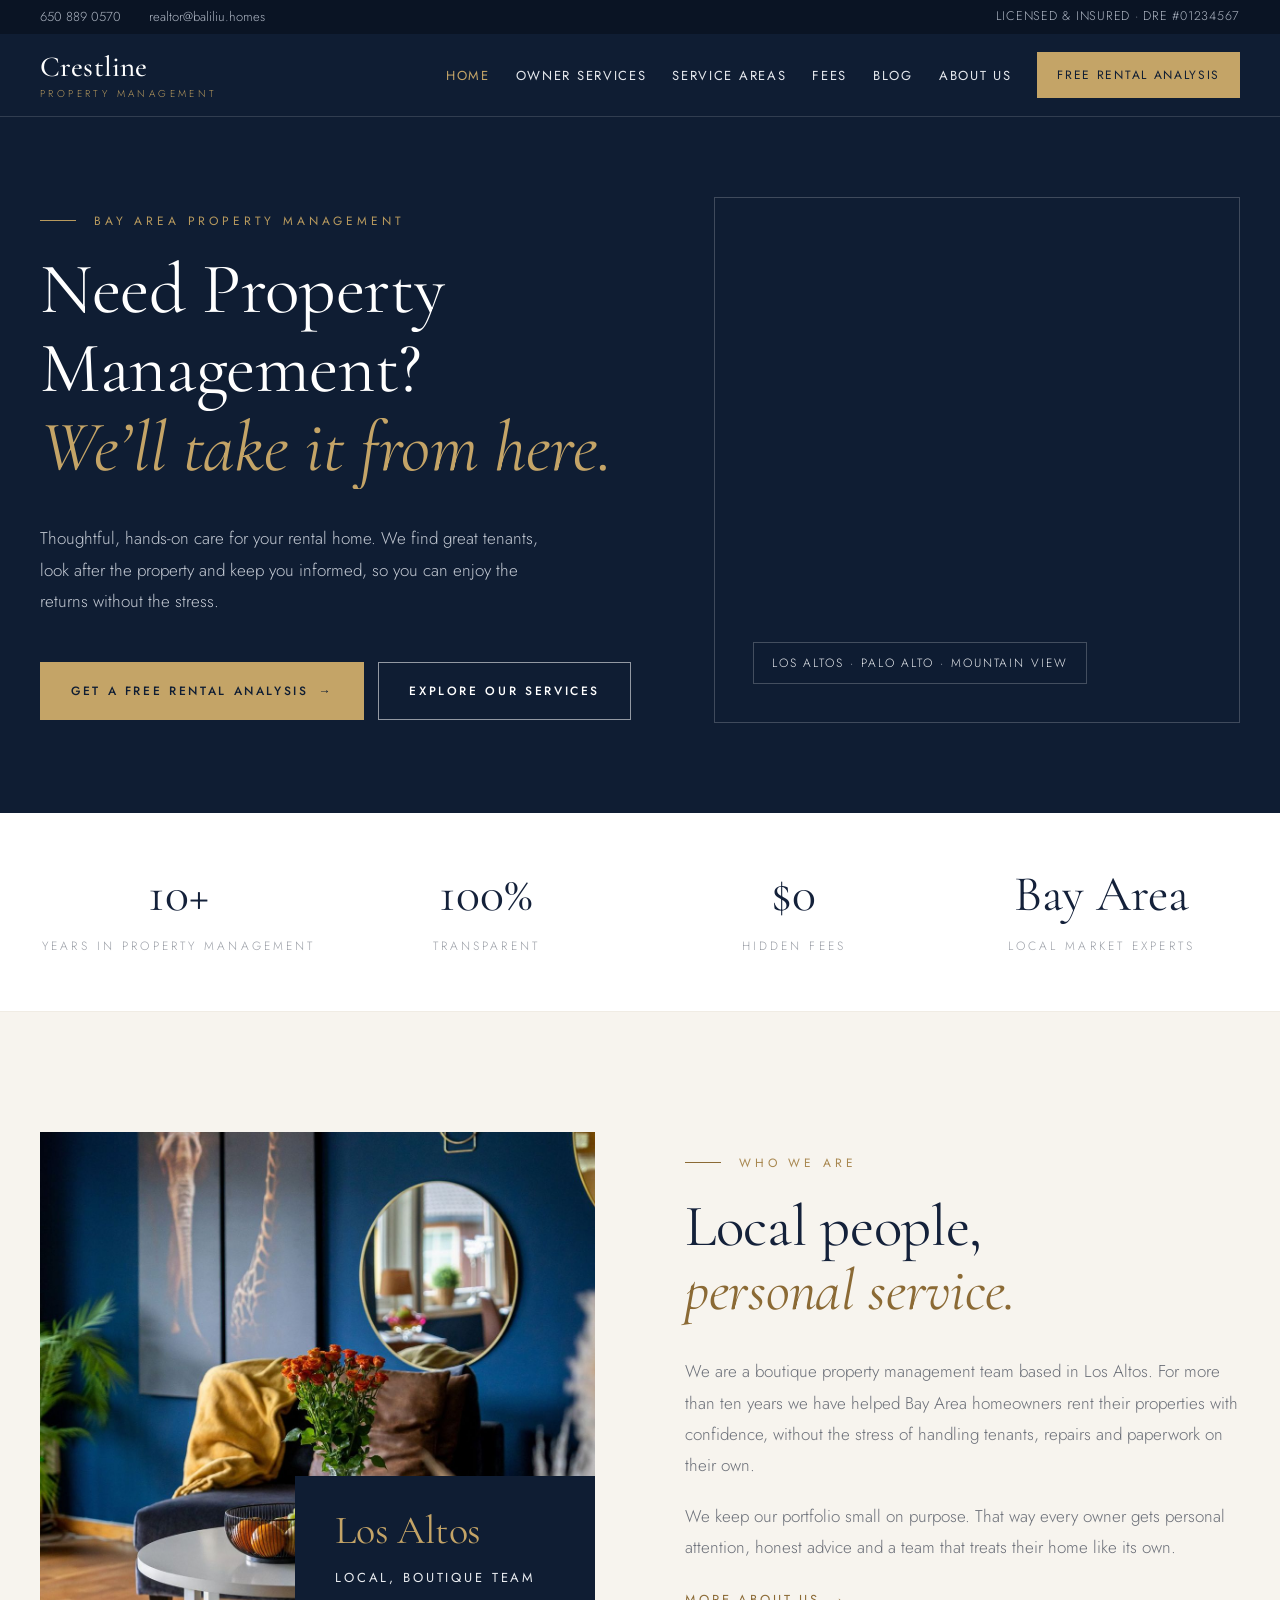
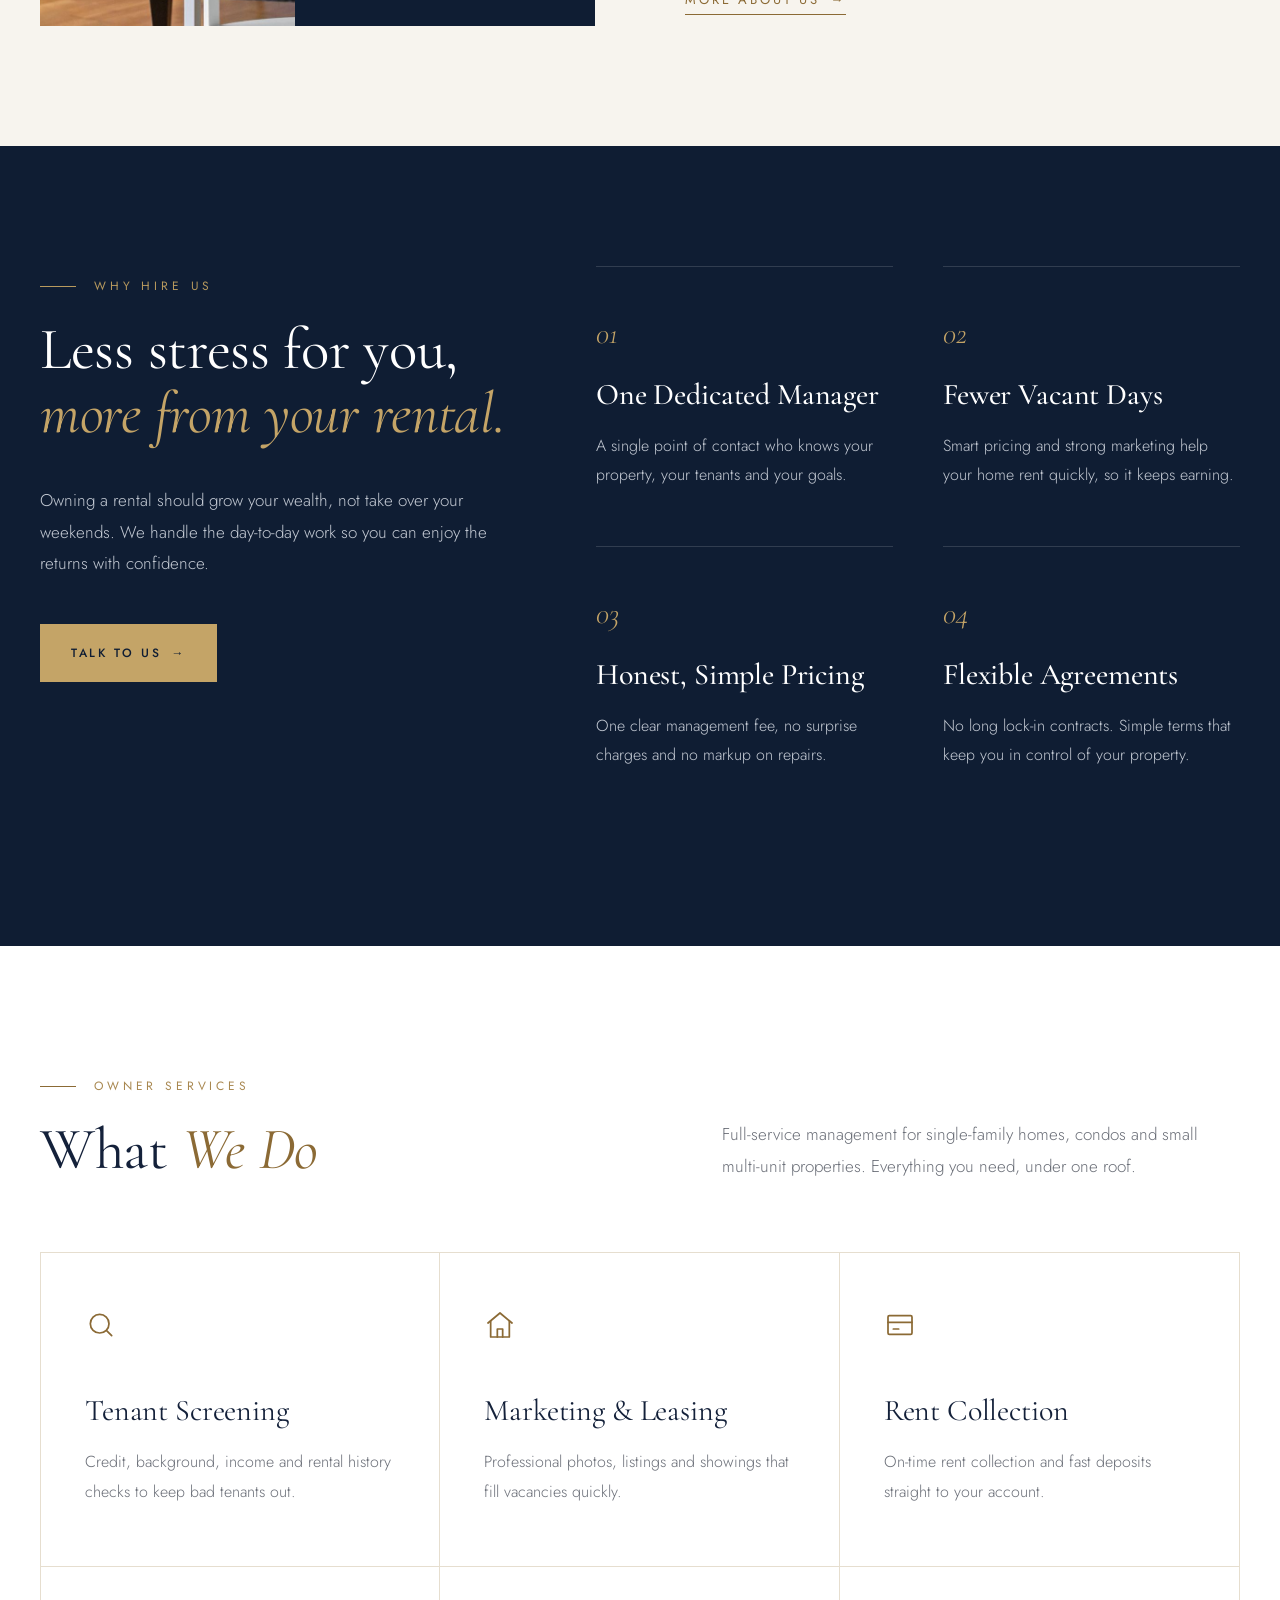
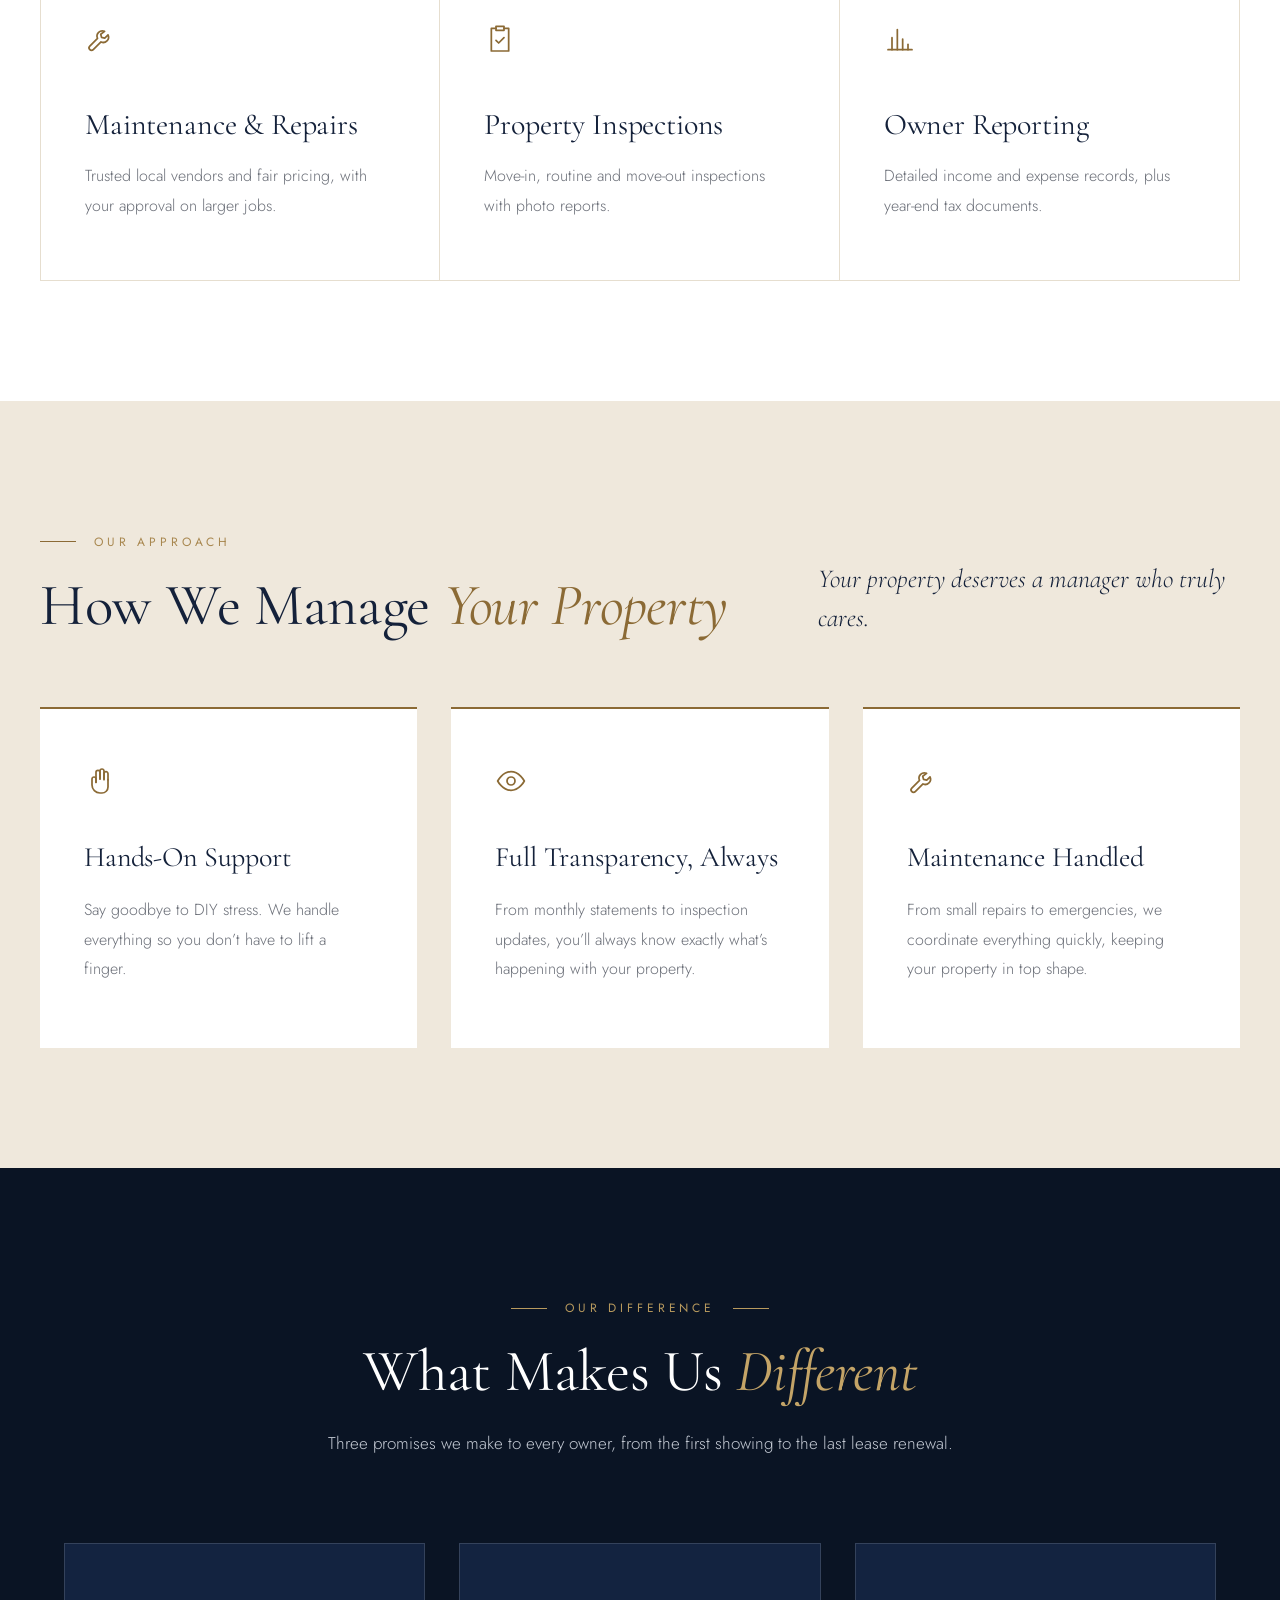
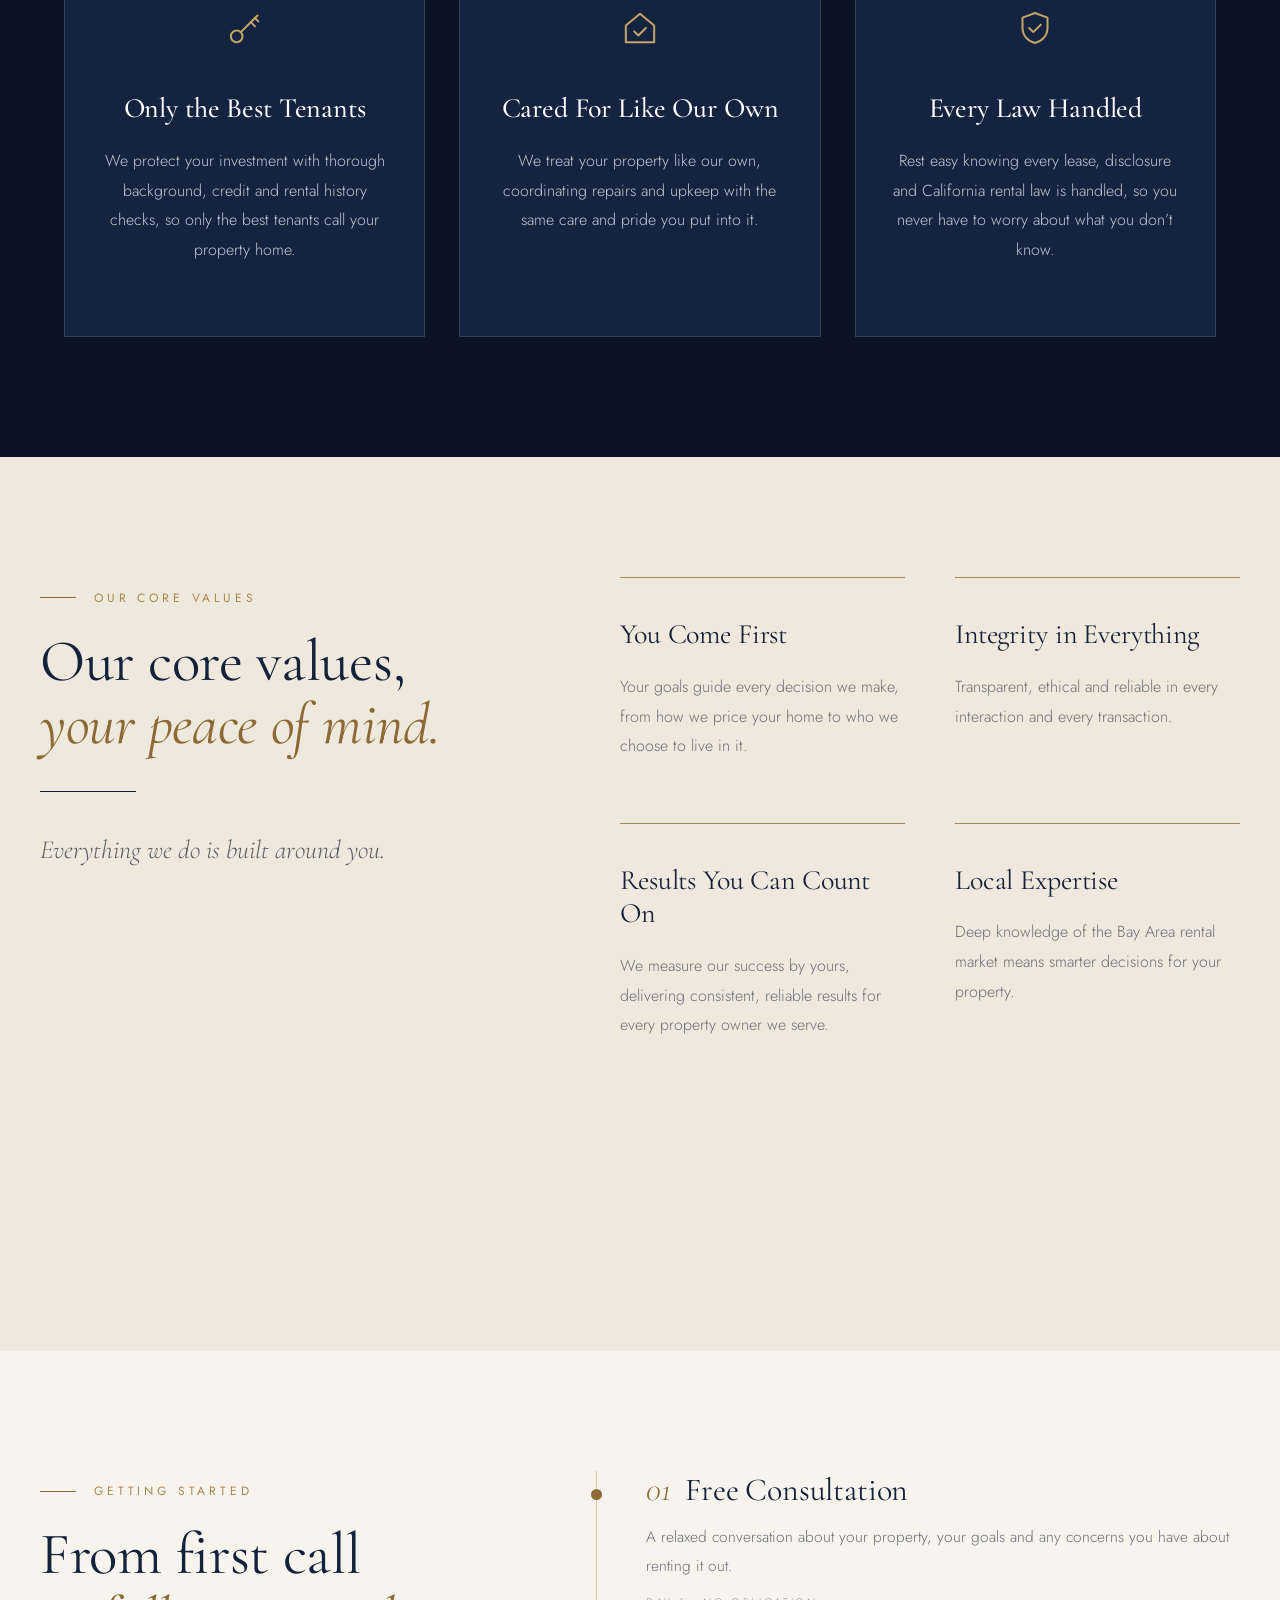
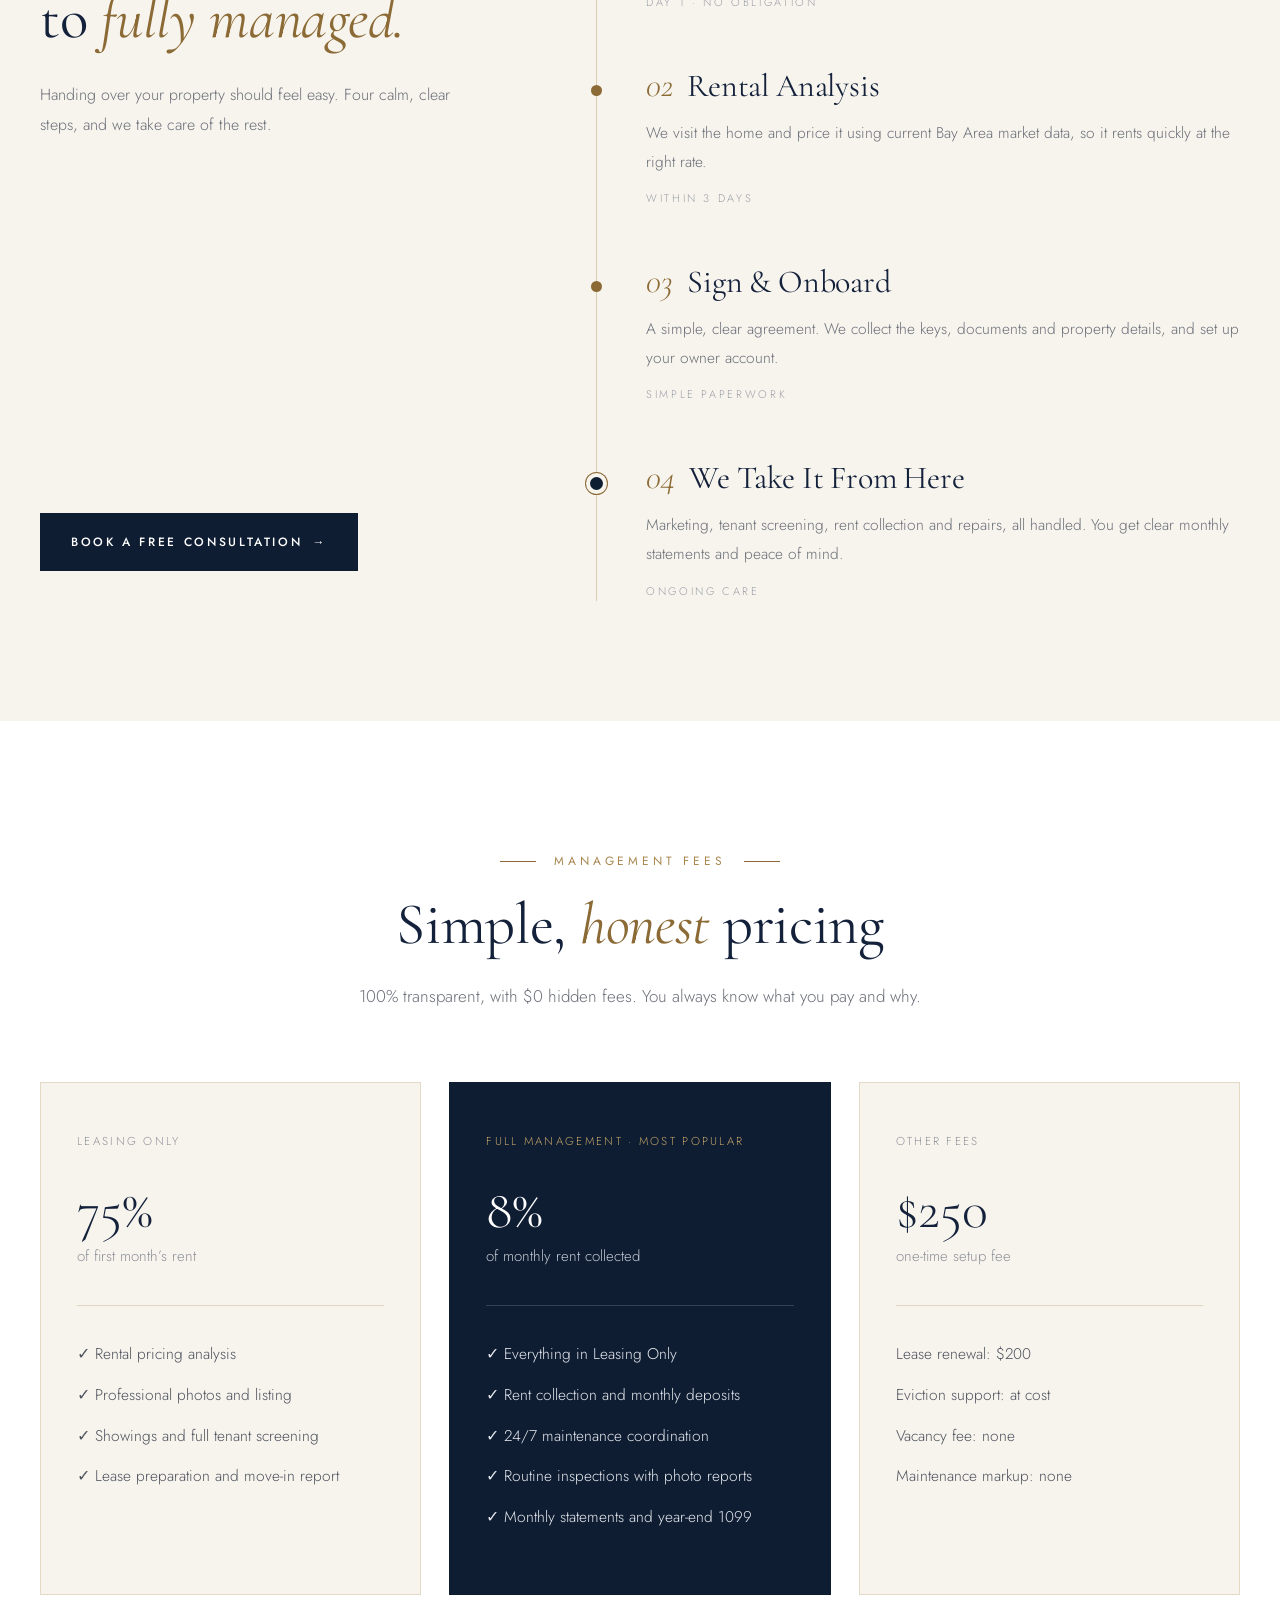
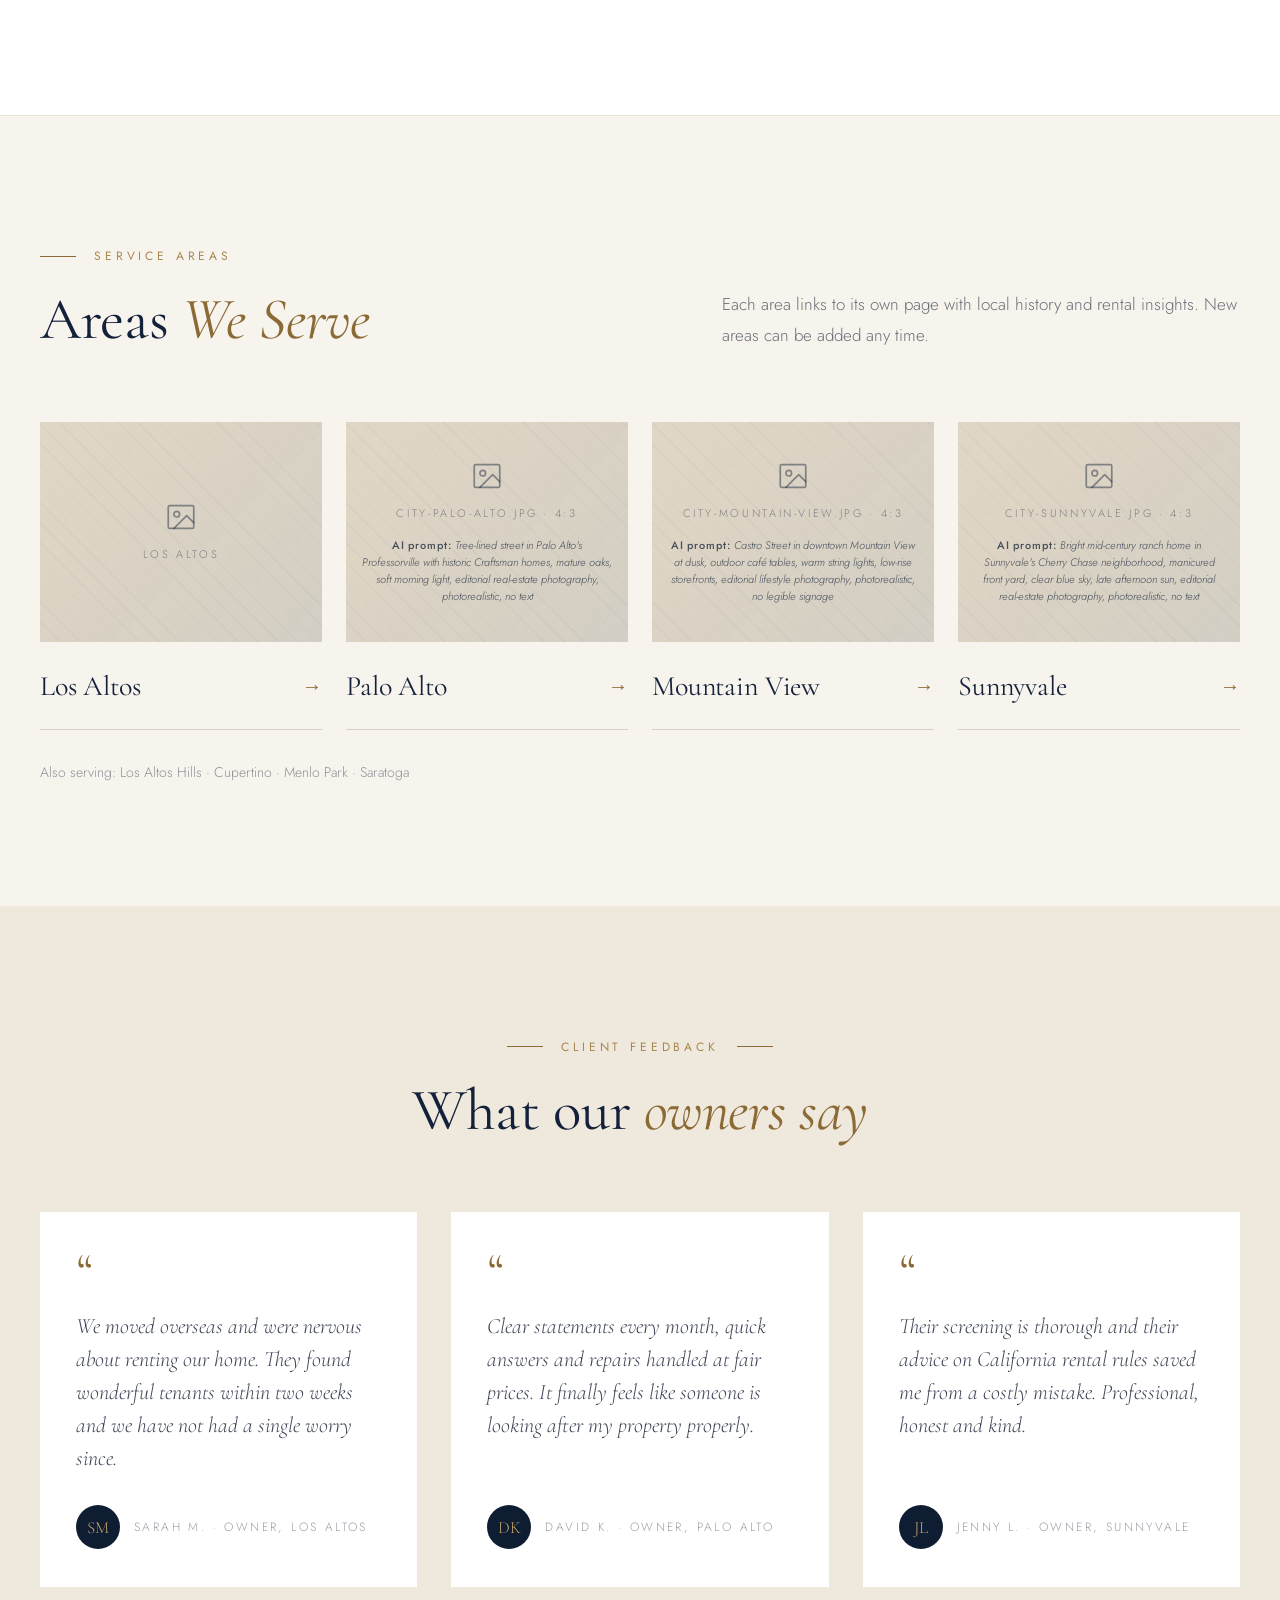
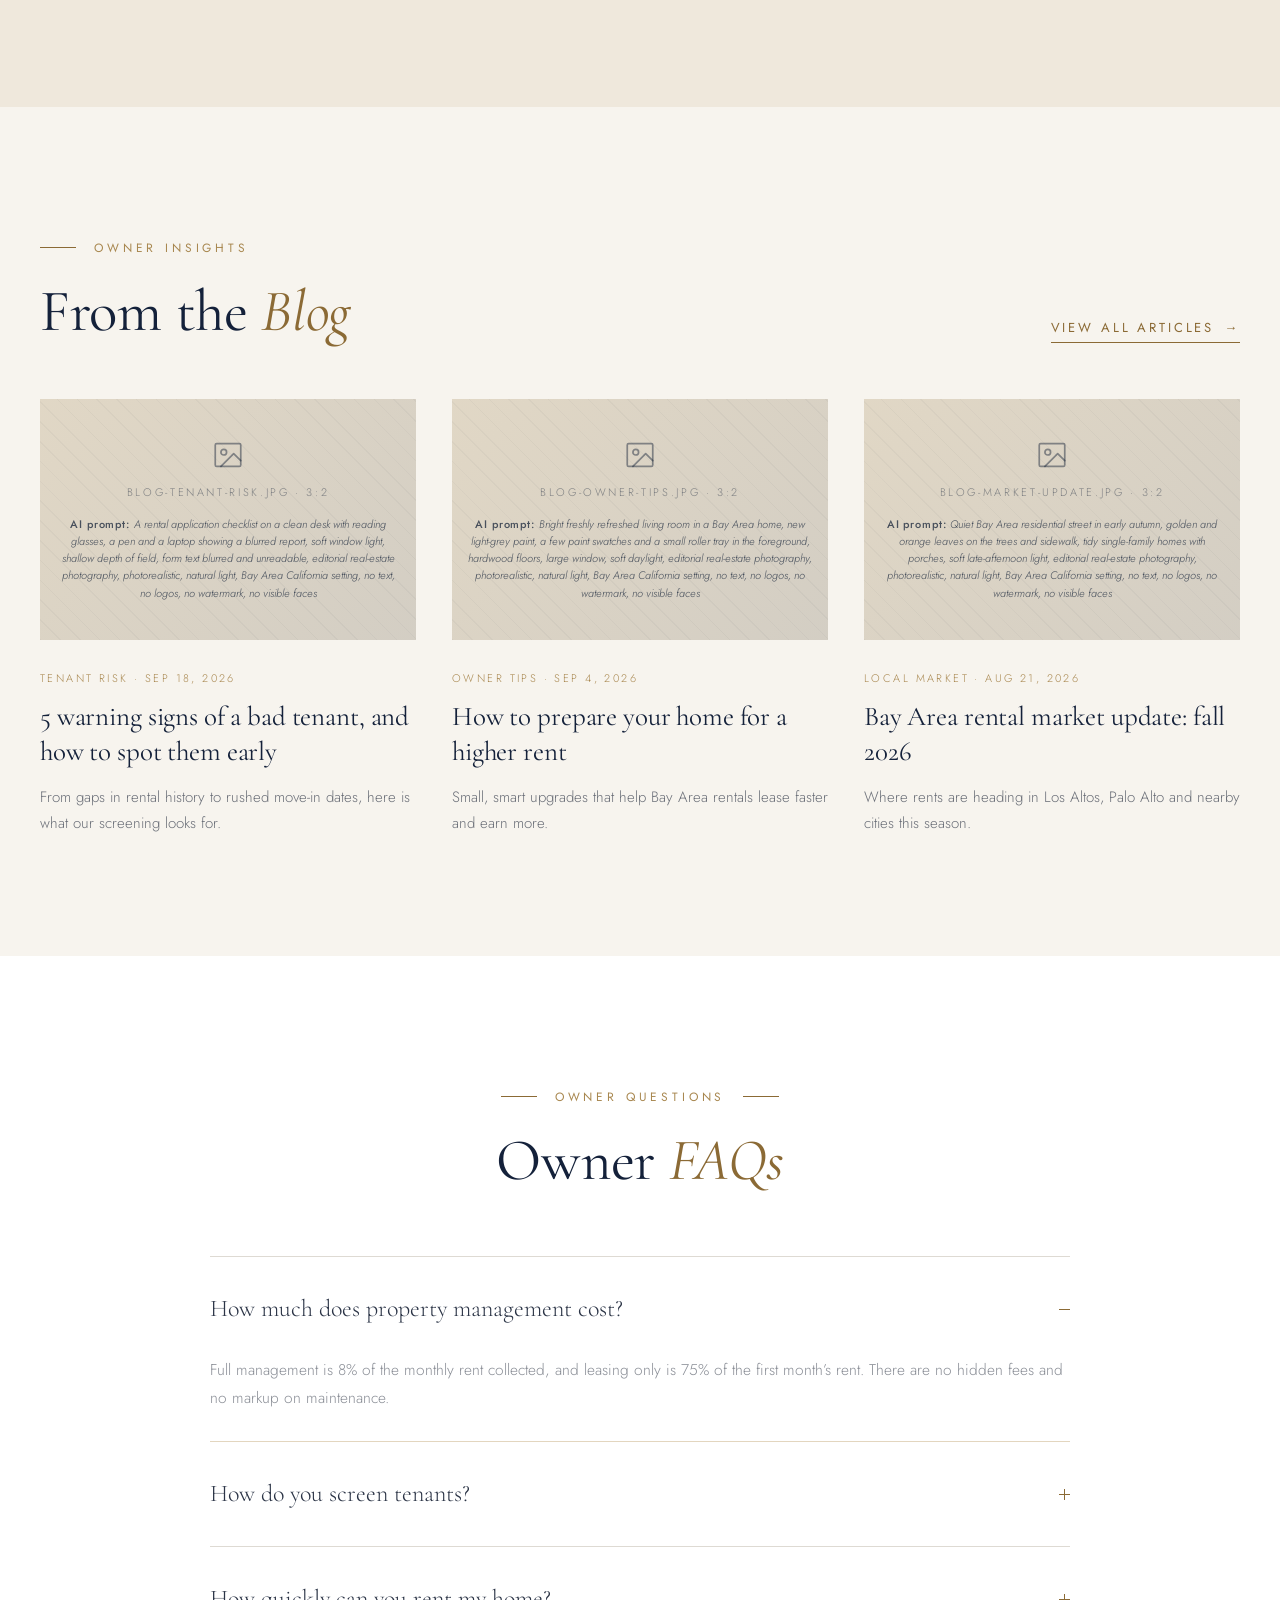
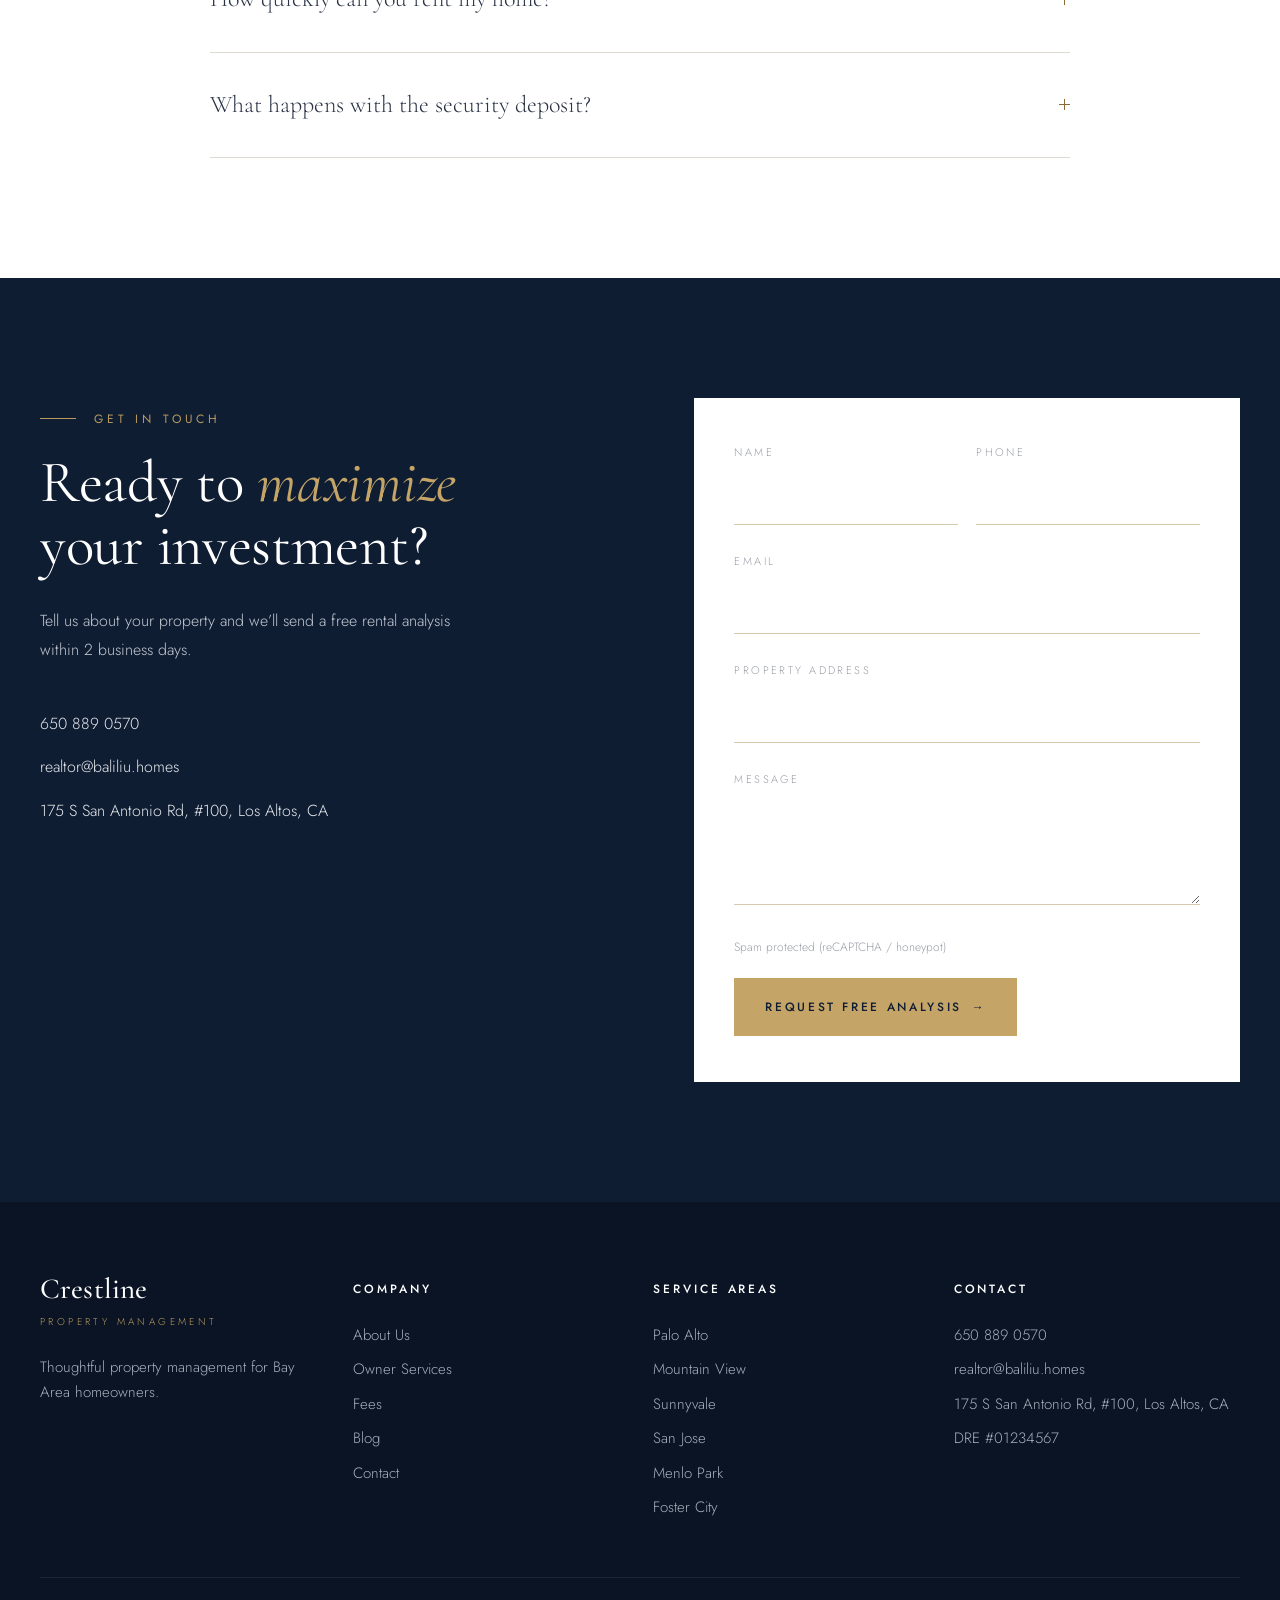
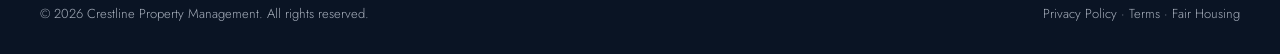
==== commit 57b2d331: "Add the four homepage photos and a single image list with file names and prompts - assets/images: ho" ====
--- a/index.html
+++ b/index.html
@@ -53,7 +53,7 @@
       <ul class="cl-nav__list">
         <li><a href="#top" class="is-active">Home</a></li>
         <li><a href="#services">Owner Services</a></li>
-        <li><a href="#areas">Service Areas</a></li>
+        <li><a href="service-areas.html">Service Areas</a></li>
         <li><a href="#fees">Fees</a></li>
         <li><a href="#blog">Blog</a></li>
         <li><a href="#about">About Us</a></li>
@@ -83,9 +83,7 @@
       </div>
     </div>
     <div class="cl-hero__frame" data-reveal="fade" style="--d:.2s">
-      <div class="cl-ph cl-ph--dark" data-reveal="wipe" style="--d:.3s">
-        <div class="cl-ph__inner cl-parallax" data-speed="0.06"><svg><use href="#i-image"/></svg>Hero image · 1:1</div>
-      </div>
+      <div class="cl-ph cl-ph--dark" data-img="home-hero" data-reveal="wipe" style="--d:.3s"><!--img--><img class="cl-ph__img cl-ph__img--parallax cl-parallax" src="assets/images/home-hero.jpg" alt="Modern glass-walled home glowing at dusk beside a pool" style="object-position:74% 50%" data-speed="0.06" fetchpriority="high" decoding="async"><!--/img--></div>
       <div class="cl-hero__tag" data-reveal style="--d:.9s">Los Altos · Palo Alto · Mountain View</div>
     </div>
   </div>
@@ -117,7 +115,7 @@
 <section class="cl-section bg-cream cl-about" id="about">
   <div class="cl-container cl-split">
     <div class="cl-about__media" data-reveal="left">
-      <div class="cl-ph cl-zoom"><div class="cl-ph__inner"><svg><use href="#i-image"/></svg>About image · 9:8</div></div>
+      <div class="cl-ph cl-zoom" data-img="home-about"><!--img--><img class="cl-ph__img" src="assets/images/home-about.jpg" alt="Styled living room with a navy wall, brass mirror and mustard throw" style="object-position:50% 40%" loading="lazy" decoding="async"><!--/img--></div>
       <div class="cl-about__badge" data-reveal style="--d:.35s">
         <div class="cl-h">Los Altos</div>
         <span>Local, Boutique Team</span>
@@ -280,7 +278,7 @@
       <h2 class="cl-h cl-h2" data-reveal style="--d:.1s">Our core values,<br><em>your peace of mind.</em></h2>
       <div class="cl-rule" data-reveal style="--d:.2s"></div>
       <p class="cl-values__sub" data-reveal style="--d:.25s">Everything we do is built around you.</p>
-      <div class="cl-ph cl-zoom" data-reveal="wipe" style="--d:.2s"><div class="cl-ph__inner"><svg><use href="#i-image"/></svg>Values image · 17:10</div></div>
+      <div class="cl-ph cl-zoom" data-img="home-values" data-reveal="wipe" style="--d:.2s"><!--img--><img class="cl-ph__img" src="assets/images/home-values.jpg" alt="Modern two-storey home with a glass balcony among tall pines" loading="lazy" decoding="async"><!--/img--></div>
     </div>
     <div class="cl-values__grid">
       <div class="cl-value" data-reveal>
@@ -310,7 +308,7 @@
       <div class="cl-eyebrow" data-reveal>Getting Started</div>
       <h2 class="cl-h cl-h2" data-reveal style="--d:.1s">From first call<br>to <em>fully managed.</em></h2>
       <p class="cl-process__intro" data-reveal style="--d:.2s">Handing over your property should feel easy. Four calm, clear steps, and we take care of the rest.</p>
-      <div class="cl-ph cl-zoom" data-reveal="wipe" style="--d:.2s"><div class="cl-ph__inner"><svg><use href="#i-image"/></svg>Process image · 5:3</div></div>
+      <div class="cl-ph cl-zoom" data-img="home-process" data-reveal="wipe" style="--d:.2s"><!--img--><img class="cl-ph__img" src="assets/images/home-process.jpg" alt="Bright living room with cream sofas and a brick archway" loading="lazy" decoding="async"><!--/img--></div>
       <a href="#contact" class="cl-btn cl-btn--navy" data-reveal>Book a Free Consultation <span class="arr">→</span></a>
     </div>
     <div class="cl-timeline">
@@ -403,15 +401,18 @@
         <div class="cl-area__row"><h3 class="cl-h cl-h3">Los Altos</h3><span class="arr">→</span></div>
       </a>
       <a href="palo-alto.html" class="cl-area cl-zoom" data-reveal style="--d:.1s">
-        <div class="cl-ph"><div class="cl-ph__inner"><svg><use href="#i-image"/></svg>Palo Alto</div></div>
+        <div class="cl-ph" data-img="city-palo-alto"><!--img--><div class="cl-ph__inner"><svg><use href="#i-image"/></svg>city-palo-alto.jpg · 4:3
+          <span class="cl-ph__prompt">Tree-lined street in Palo Alto's Professorville with historic Craftsman homes, mature oaks, soft morning light, editorial real-estate photography, photorealistic, no text</span></div><!--/img--></div>
         <div class="cl-area__row"><h3 class="cl-h cl-h3">Palo Alto</h3><span class="arr">→</span></div>
       </a>
       <a href="#" class="cl-area cl-zoom" data-reveal style="--d:.2s">
-        <div class="cl-ph"><div class="cl-ph__inner"><svg><use href="#i-image"/></svg>Mountain View</div></div>
+        <div class="cl-ph" data-img="city-mountain-view"><!--img--><div class="cl-ph__inner"><svg><use href="#i-image"/></svg>city-mountain-view.jpg · 4:3
+          <span class="cl-ph__prompt">Castro Street in downtown Mountain View at dusk, outdoor café tables, warm string lights, low-rise storefronts, editorial lifestyle photography, photorealistic, no legible signage</span></div><!--/img--></div>
         <div class="cl-area__row"><h3 class="cl-h cl-h3">Mountain View</h3><span class="arr">→</span></div>
       </a>
       <a href="#" class="cl-area cl-zoom" data-reveal style="--d:.3s">
-        <div class="cl-ph"><div class="cl-ph__inner"><svg><use href="#i-image"/></svg>Sunnyvale</div></div>
+        <div class="cl-ph" data-img="city-sunnyvale"><!--img--><div class="cl-ph__inner"><svg><use href="#i-image"/></svg>city-sunnyvale.jpg · 4:3
+          <span class="cl-ph__prompt">Bright mid-century ranch home in Sunnyvale's Cherry Chase neighborhood, manicured front yard, clear blue sky, late afternoon sun, editorial real-estate photography, photorealistic, no text</span></div><!--/img--></div>
         <div class="cl-area__row"><h3 class="cl-h cl-h3">Sunnyvale</h3><span class="arr">→</span></div>
       </a>
     </div>
@@ -458,19 +459,22 @@
     </div>
     <div class="cl-posts">
       <a href="#" class="cl-post cl-zoom" data-reveal>
-        <div class="cl-ph"><div class="cl-ph__inner"><svg><use href="#i-image"/></svg>Featured image</div></div>
+        <div class="cl-ph" data-img="blog-tenant-risk"><!--img--><div class="cl-ph__inner"><svg><use href="#i-image"/></svg>blog-tenant-risk.jpg · 3:2
+          <span class="cl-ph__prompt">A rental application checklist on a clean desk with reading glasses, a pen and a laptop showing a blurred report, soft window light, shallow depth of field, form text blurred and unreadable, editorial real-estate photography, photorealistic, natural light, Bay Area California setting, no text, no logos, no watermark, no visible faces</span></div><!--/img--></div>
         <div class="cl-post__meta">Tenant Risk · Sep 18, 2026</div>
         <h3 class="cl-h cl-h3">5 warning signs of a bad tenant, and how to spot them early</h3>
         <p>From gaps in rental history to rushed move-in dates, here is what our screening looks for.</p>
       </a>
       <a href="#" class="cl-post cl-zoom" data-reveal style="--d:.12s">
-        <div class="cl-ph"><div class="cl-ph__inner"><svg><use href="#i-image"/></svg>Featured image</div></div>
+        <div class="cl-ph" data-img="blog-owner-tips"><!--img--><div class="cl-ph__inner"><svg><use href="#i-image"/></svg>blog-owner-tips.jpg · 3:2
+          <span class="cl-ph__prompt">Bright freshly refreshed living room in a Bay Area home, new light-grey paint, a few paint swatches and a small roller tray in the foreground, hardwood floors, large window, soft daylight, editorial real-estate photography, photorealistic, natural light, Bay Area California setting, no text, no logos, no watermark, no visible faces</span></div><!--/img--></div>
         <div class="cl-post__meta">Owner Tips · Sep 4, 2026</div>
         <h3 class="cl-h cl-h3">How to prepare your home for a higher rent</h3>
         <p>Small, smart upgrades that help Bay Area rentals lease faster and earn more.</p>
       </a>
       <a href="#" class="cl-post cl-zoom" data-reveal style="--d:.24s">
-        <div class="cl-ph"><div class="cl-ph__inner"><svg><use href="#i-image"/></svg>Featured image</div></div>
+        <div class="cl-ph" data-img="blog-market-update"><!--img--><div class="cl-ph__inner"><svg><use href="#i-image"/></svg>blog-market-update.jpg · 3:2
+          <span class="cl-ph__prompt">Quiet Bay Area residential street in early autumn, golden and orange leaves on the trees and sidewalk, tidy single-family homes with porches, soft late-afternoon light, editorial real-estate photography, photorealistic, natural light, Bay Area California setting, no text, no logos, no watermark, no visible faces</span></div><!--/img--></div>
         <div class="cl-post__meta">Local Market · Aug 21, 2026</div>
         <h3 class="cl-h cl-h3">Bay Area rental market update: fall 2026</h3>
         <p>Where rents are heading in Los Altos, Palo Alto and nearby cities this season.</p>
--- a/assets/css/style.css
+++ b/assets/css/style.css
@@ -798,6 +798,74 @@
   .cl-chip { font-size: 18px; padding: 12px 16px; }
   .cl-ph__prompt { font-size: 10px; }
 }
+
+/* Homepage v2 additions: language note in hero, six-city areas grid */
+.cl-hero__lang { display: flex; align-items: center; flex-wrap: wrap; gap: 10px; margin: 38px 0 0; font-size: 14px; line-height: 1.5; color: #aeb6c3; }
+.cl-hero__langtag { font-size: 11px; letter-spacing: 0.14em; line-height: 1; padding: 7px 10px; border: 1px solid rgba(255, 255, 255, 0.22); color: #e9ecf0; }
+.cl-hero__langtag:nth-of-type(2) { margin-right: 6px; }
+.cl-areas--6 { grid-template-columns: repeat(3, 1fr); gap: 40px 28px; }
+.cl-areas--6 .cl-ph { aspect-ratio: 4 / 3; }
+
+/* Booking widget (Calendly-style demo) */
+.cl-book { background: var(--white); padding: 40px 40px 30px; color: var(--text); }
+.cl-book--live { padding: 0; }
+.cl-book [hidden] { display: none !important; }
+.cl-book__kicker { font-size: 11px; letter-spacing: 0.24em; text-transform: uppercase; color: var(--gold-dark); margin: 0 0 10px; line-height: 1.4; }
+.cl-book__title { font-size: 34px; line-height: 1.1; margin: 0 0 16px; }
+.cl-book__meta { display: flex; flex-wrap: wrap; gap: 8px 22px; margin: 0 0 28px; padding: 0 0 24px; border-bottom: 1px solid var(--line); font-size: 14px; line-height: 1.4; color: #5f636c; }
+.cl-book__meta li { display: flex; align-items: center; gap: 8px; }
+.cl-book__meta svg { width: 17px; height: 17px; color: var(--gold-dark); flex: none; }
+
+.cl-cal__nav { display: flex; align-items: center; justify-content: space-between; margin-bottom: 14px; }
+.cl-cal__month { font-family: var(--serif); font-size: 26px; line-height: 1; color: var(--heading); }
+.cl-cal__arrow { width: 42px; height: 42px; border: 1px solid var(--line); background: transparent; color: var(--heading); font-size: 22px; line-height: 1; transition: border-color 0.3s var(--ease), color 0.3s var(--ease); }
+.cl-cal__arrow:hover:not(:disabled) { border-color: var(--gold-dark); color: var(--gold-dark); }
+.cl-cal__arrow:disabled { opacity: 0.3; cursor: not-allowed; }
+.cl-cal__week, .cl-cal__grid { display: grid; grid-template-columns: repeat(7, 1fr); gap: 6px; }
+.cl-cal__week span { text-align: center; font-size: 11px; letter-spacing: 0.14em; text-transform: uppercase; color: #8e9198; padding: 6px 0 8px; }
+.cl-cal__day { position: relative; width: 100%; max-width: 46px; aspect-ratio: 1; margin: 0 auto; border: 0; border-radius: 50%; background: transparent; font: 400 15px/1 var(--sans); color: #b9bcc3; cursor: default; transition: background-color 0.25s var(--ease), color 0.25s var(--ease); }
+.cl-cal__day--on { background: var(--cream); color: #7a5b2a; font-weight: 500; cursor: pointer; }
+.cl-cal__day--on:hover { background: #ece3d1; }
+.cl-cal__day[aria-pressed="true"] { background: var(--navy); color: var(--white); }
+.cl-cal__day--today::after { content: ""; position: absolute; left: 50%; bottom: 7px; width: 4px; height: 4px; margin-left: -2px; border-radius: 50%; background: currentColor; }
+.cl-cal__day:focus-visible, .cl-slot:focus-visible, .cl-cal__arrow:focus-visible, .cl-book__back:focus-visible { outline: 2px solid var(--gold-dark); outline-offset: 2px; }
+
+.cl-slots { margin-top: 26px; padding-top: 22px; border-top: 1px solid var(--line); }
+.cl-slots__title { font-family: var(--serif); font-size: 22px; line-height: 1.2; color: var(--heading); margin: 0 0 16px; }
+.cl-slots__grid { display: grid; grid-template-columns: repeat(3, 1fr); gap: 10px; max-height: 292px; overflow-y: auto; padding: 2px; }
+.cl-slot { padding: 14px 6px; border: 1px solid #d8cdb6; background: transparent; color: #7a5b2a; font: 500 14px/1 var(--sans); transition: background-color 0.25s var(--ease), border-color 0.25s var(--ease), color 0.25s var(--ease); }
+.cl-slot:hover { background: var(--cream); border-color: var(--gold-dark); }
+.cl-slot[aria-pressed="true"] { background: var(--navy); border-color: var(--navy); color: var(--white); }
+.cl-book__next { width: 100%; margin-top: 18px; }
+
+.cl-book__back { background: none; border: 0; padding: 0; margin: 0 0 18px; font: 400 12px/1 var(--sans); letter-spacing: 0.18em; text-transform: uppercase; color: var(--gold-dark); cursor: pointer; }
+.cl-book__summary { margin: 0 0 24px; padding: 14px 16px; background: var(--cream); border-left: 2px solid var(--gold-dark); font-size: 15px; line-height: 1.6; color: #3d4556; }
+.cl-book__form .cl-field { margin-bottom: 22px; }
+.cl-book__form .cl-btn { width: 100%; }
+.cl-field__err { min-height: 0; margin: 6px 0 0; font-size: 12.5px; line-height: 1.4; color: #b5543c; }
+.cl-field__err:empty { display: none; }
+.cl-book__done { outline: none; padding: 8px 0 4px; }
+.cl-book__check { display: grid; place-items: center; width: 58px; height: 58px; border-radius: 50%; background: var(--navy); color: var(--gold); margin-bottom: 22px; }
+.cl-book__done .cl-book__summary { margin-bottom: 18px; }
+.cl-book__done p { font-size: 15.5px; }
+.cl-book__done .cl-link { margin-top: 22px; background: none; border-top: 0; border-left: 0; border-right: 0; cursor: pointer; }
+.cl-book__note { margin: 26px 0 0; padding-top: 16px; border-top: 1px solid var(--line); font-size: 12.5px; line-height: 1.6; color: #8e9198; }
+
+@media (max-width: 767px) {
+  .cl-book { padding: 28px 20px 22px; }
+  .cl-book__title { font-size: 28px; }
+  .cl-book__meta { gap: 6px 16px; }
+  .cl-cal__grid, .cl-cal__week { gap: 3px; }
+  .cl-cal__day { font-size: 14px; }
+}
+@media (max-width: 420px) {
+  .cl-slots__grid { grid-template-columns: 1fr 1fr; }
+}
+
+/* Photos placed into image slots (see data/images.js) */
+.cl-ph__img { position: absolute; inset: 0; width: 100%; height: 100%; object-fit: cover; display: block; transition: transform 1.2s var(--ease); }
+.cl-ph__img--parallax { inset: -8% 0; height: 116%; transition: none; }
+.cl-zoom:hover .cl-ph__img { transform: scale(1.06); }
 
 /* ==========================================================================
    Motion
@@ -877,7 +945,7 @@
   .cl-service:nth-last-child(-n + 2) { border-bottom: 0; }
   .cl-cards, .cl-prices, .cl-posts { grid-template-columns: 1fr 1fr; }
   .cl-diff .cl-cards { padding: 0; }
-  .cl-areas { grid-template-columns: 1fr 1fr; }
+  .cl-areas, .cl-areas--6 { grid-template-columns: 1fr 1fr; }
   .cl-footer__grid { grid-template-columns: 1fr 1fr; row-gap: 48px; }
 }
 
@@ -900,7 +968,7 @@
   .cl-about__badge span { font-size: 11px; }
   .cl-why__grid, .cl-values__grid { grid-template-columns: 1fr; }
   .cl-why__item { padding: 36px 0 40px; }
-  .cl-services, .cl-cards, .cl-prices, .cl-posts, .cl-areas { grid-template-columns: 1fr; }
+  .cl-services, .cl-cards, .cl-prices, .cl-posts, .cl-areas, .cl-areas--6 { grid-template-columns: 1fr; }
   .cl-service { border-right: 0 !important; border-bottom: 1px solid var(--line) !important; padding: 40px 28px 44px; }
   .cl-service:last-child { border-bottom: 0 !important; }
   .cl-icon { margin-bottom: 32px; }
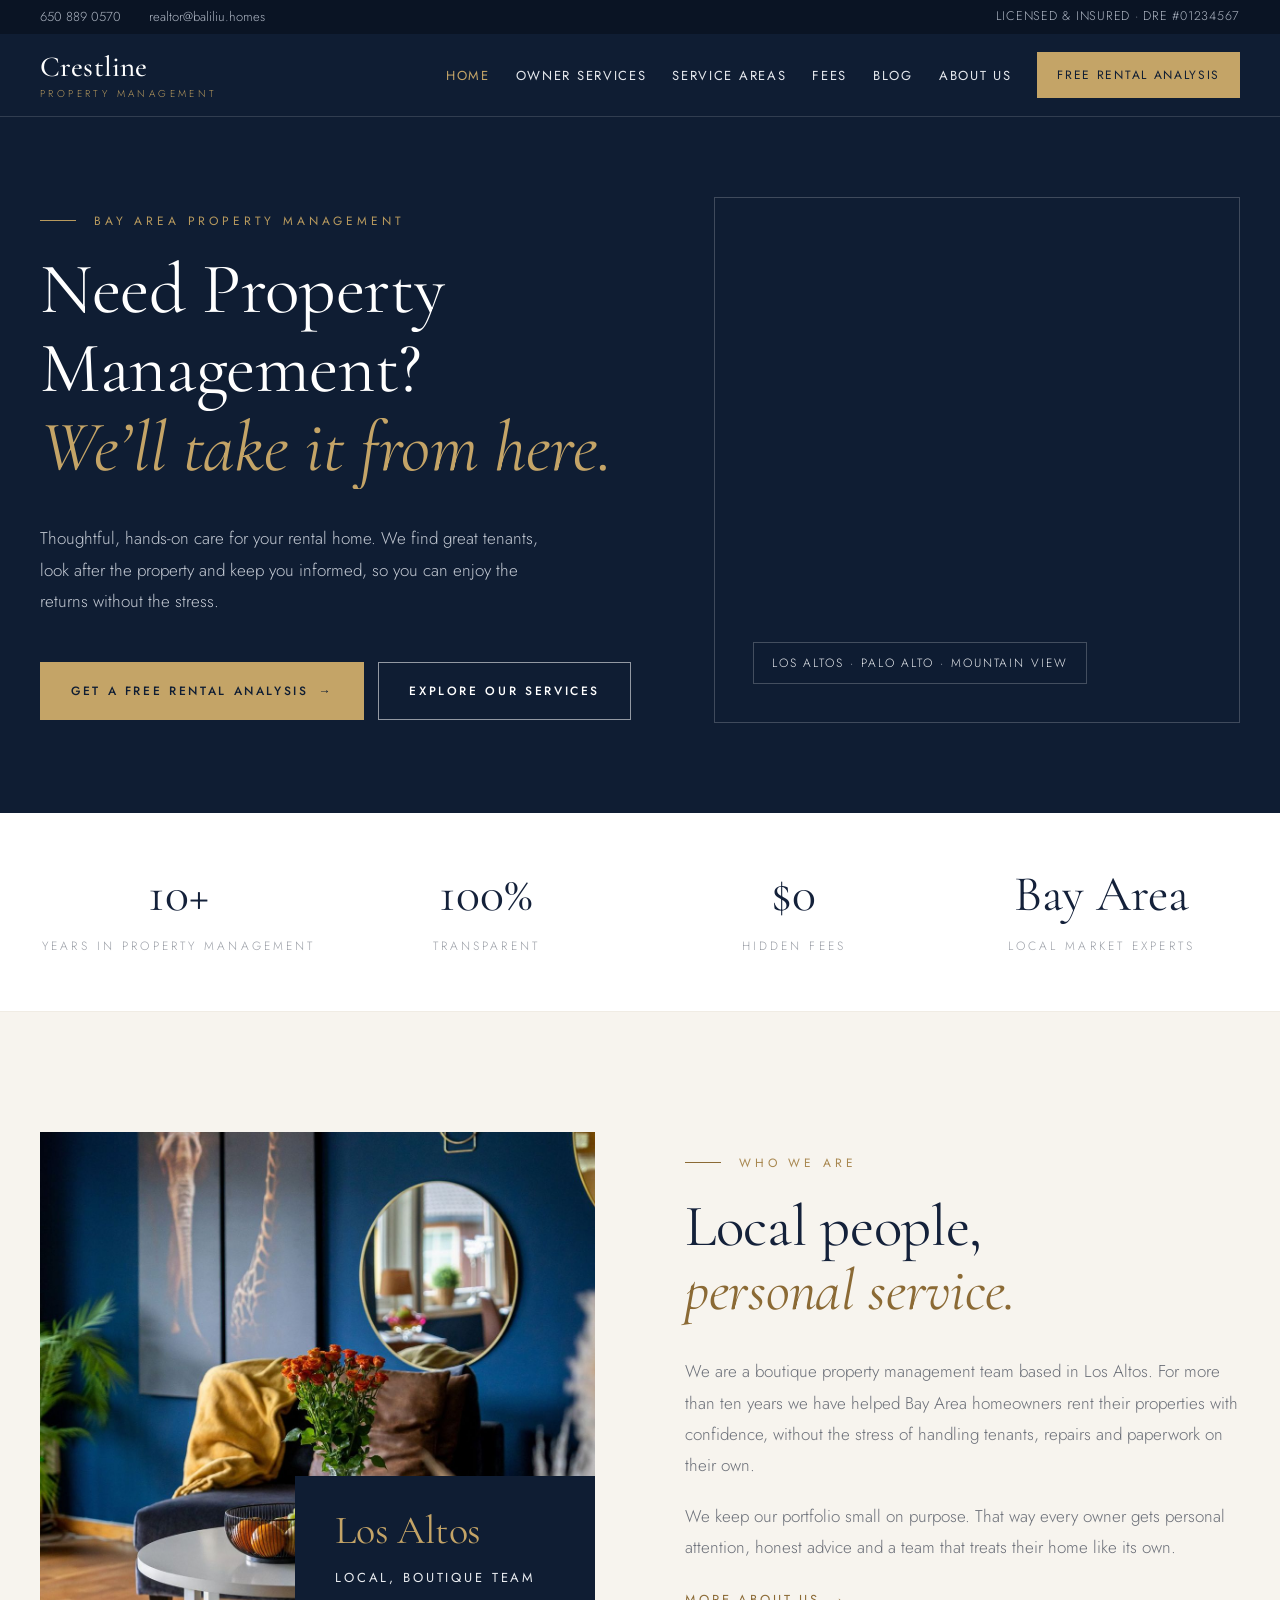
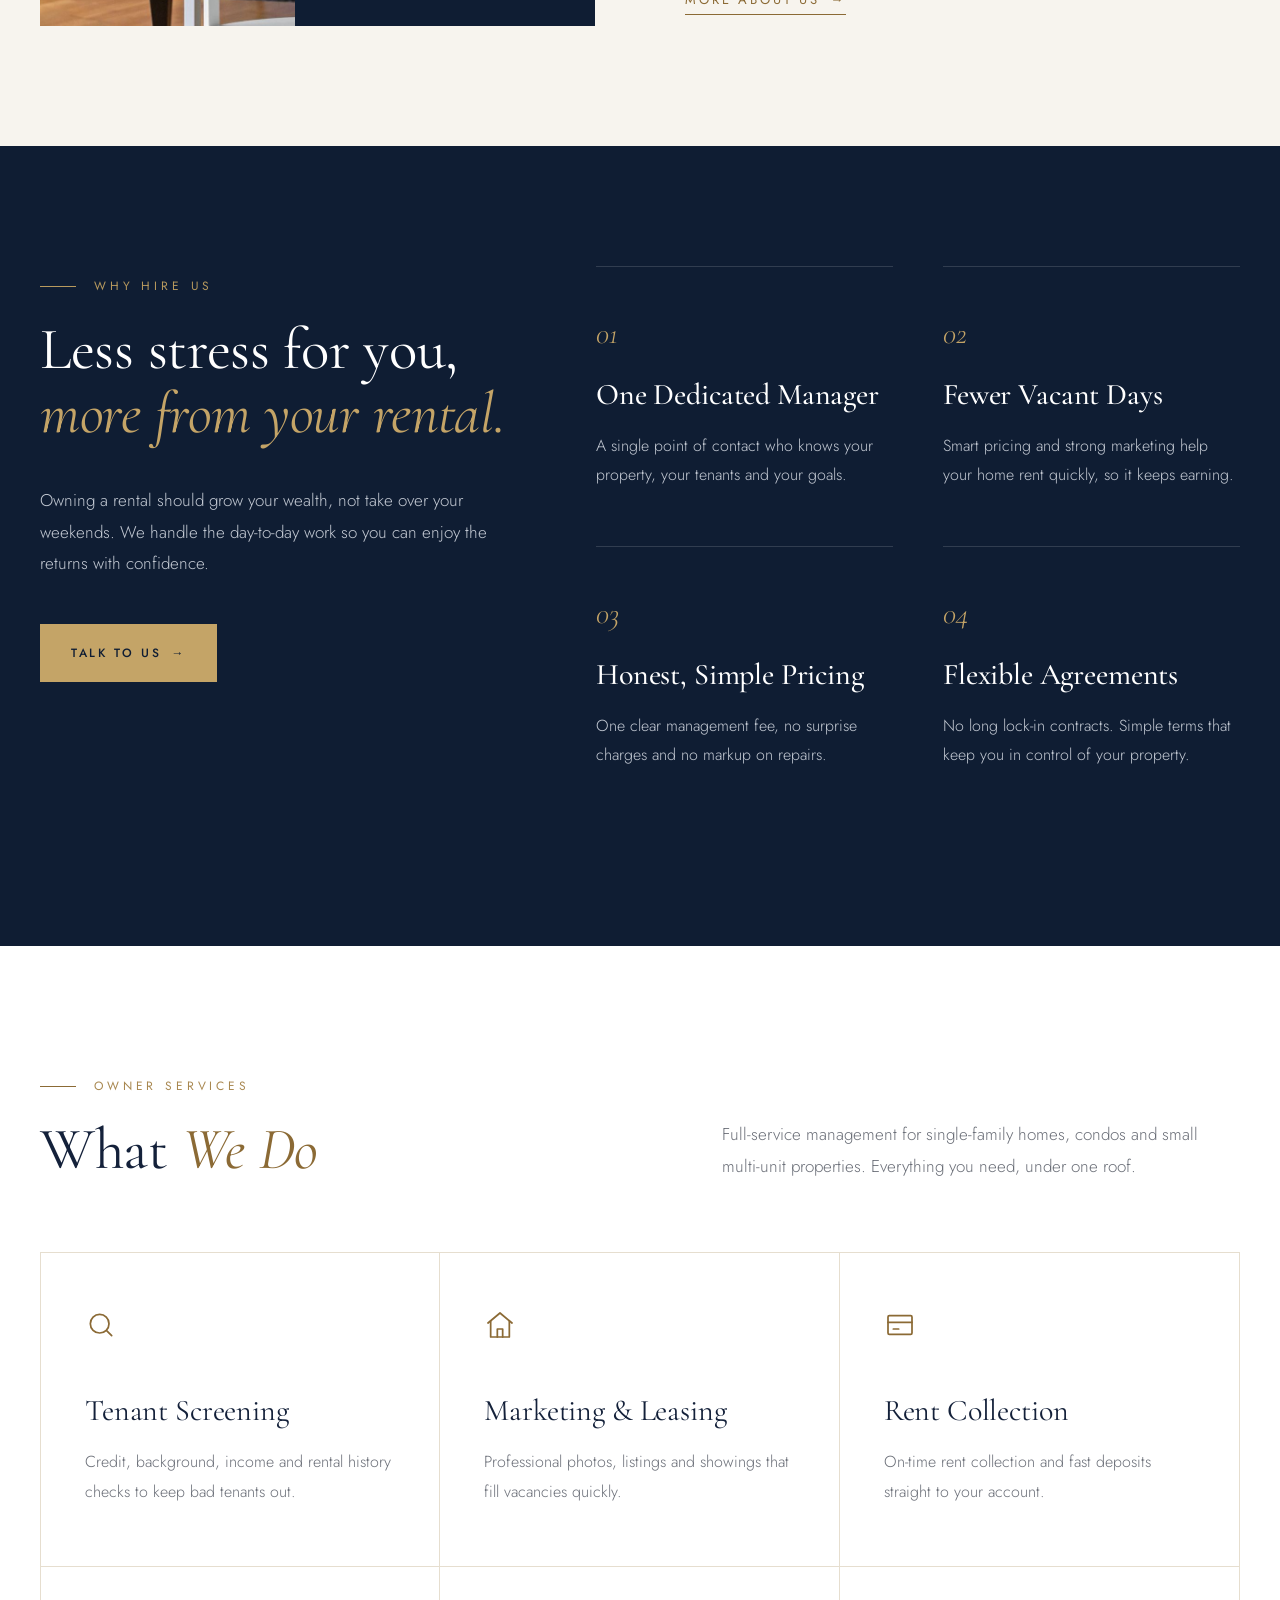
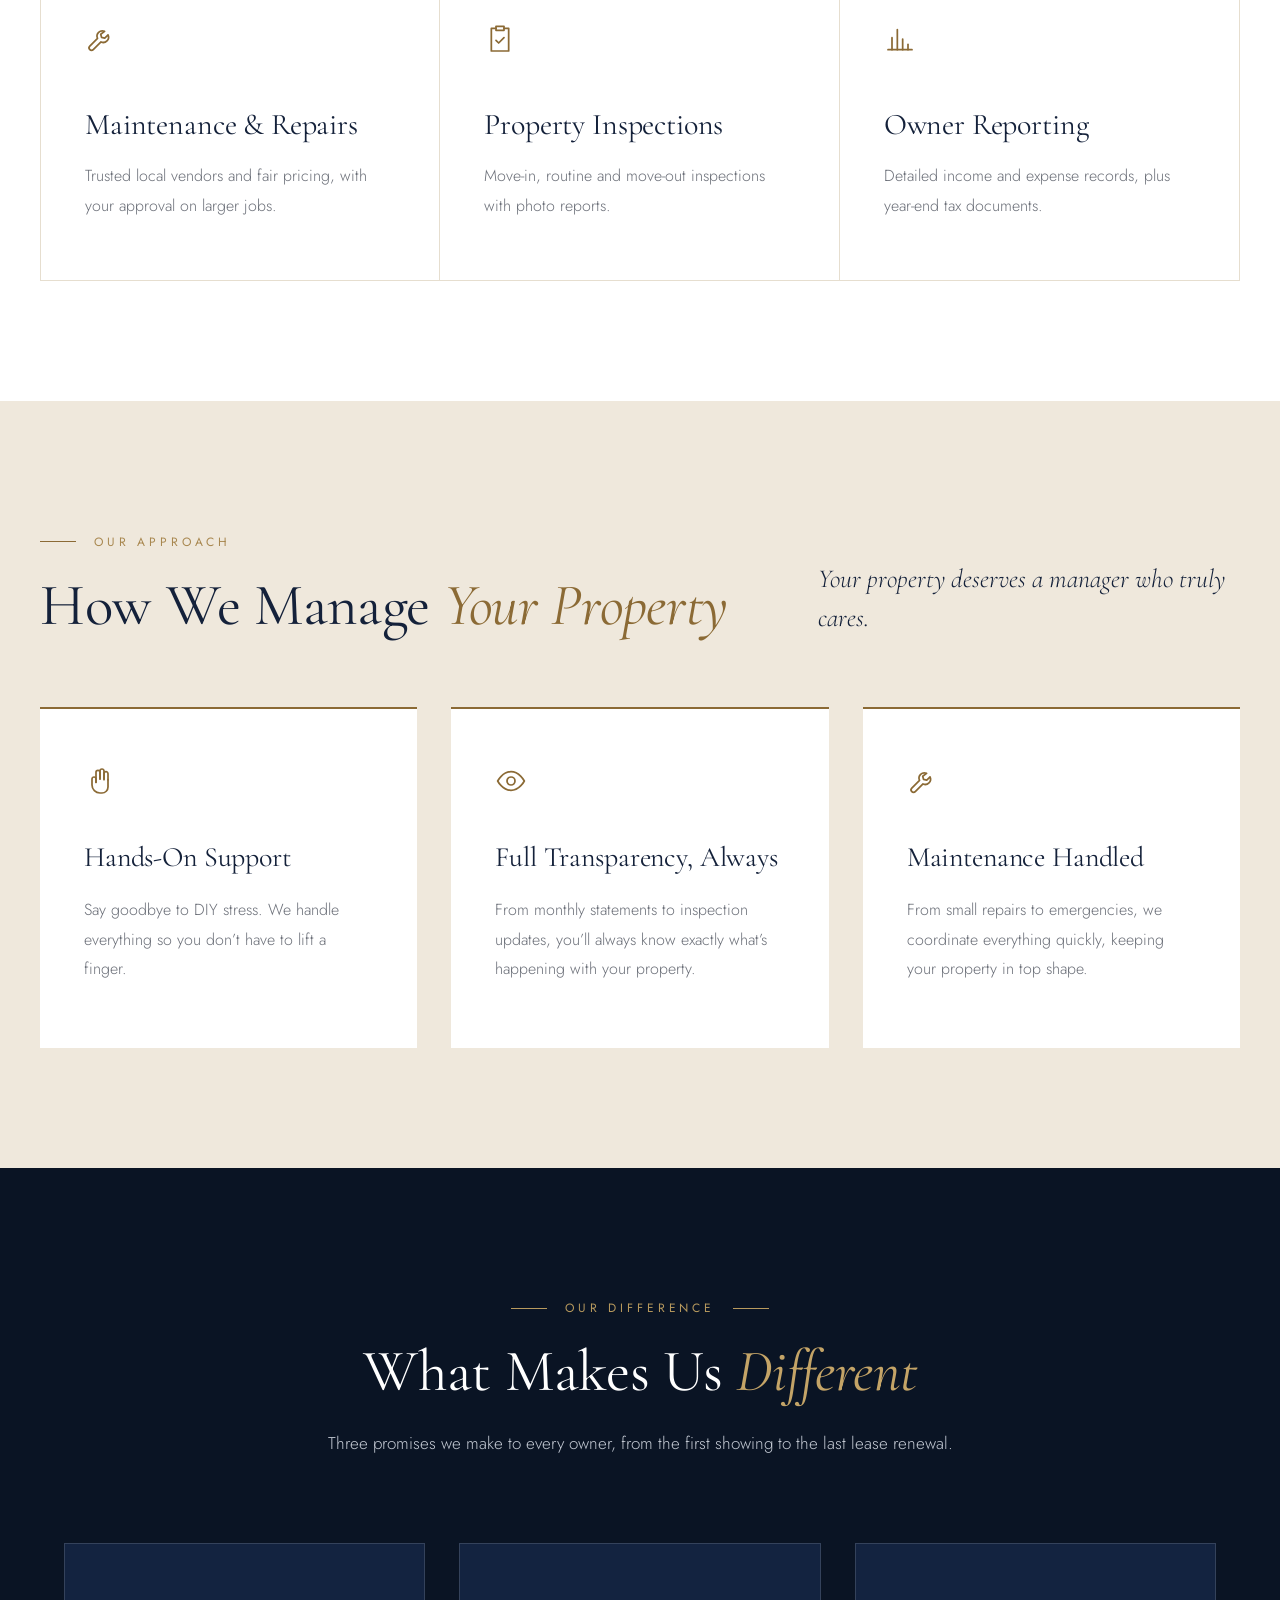
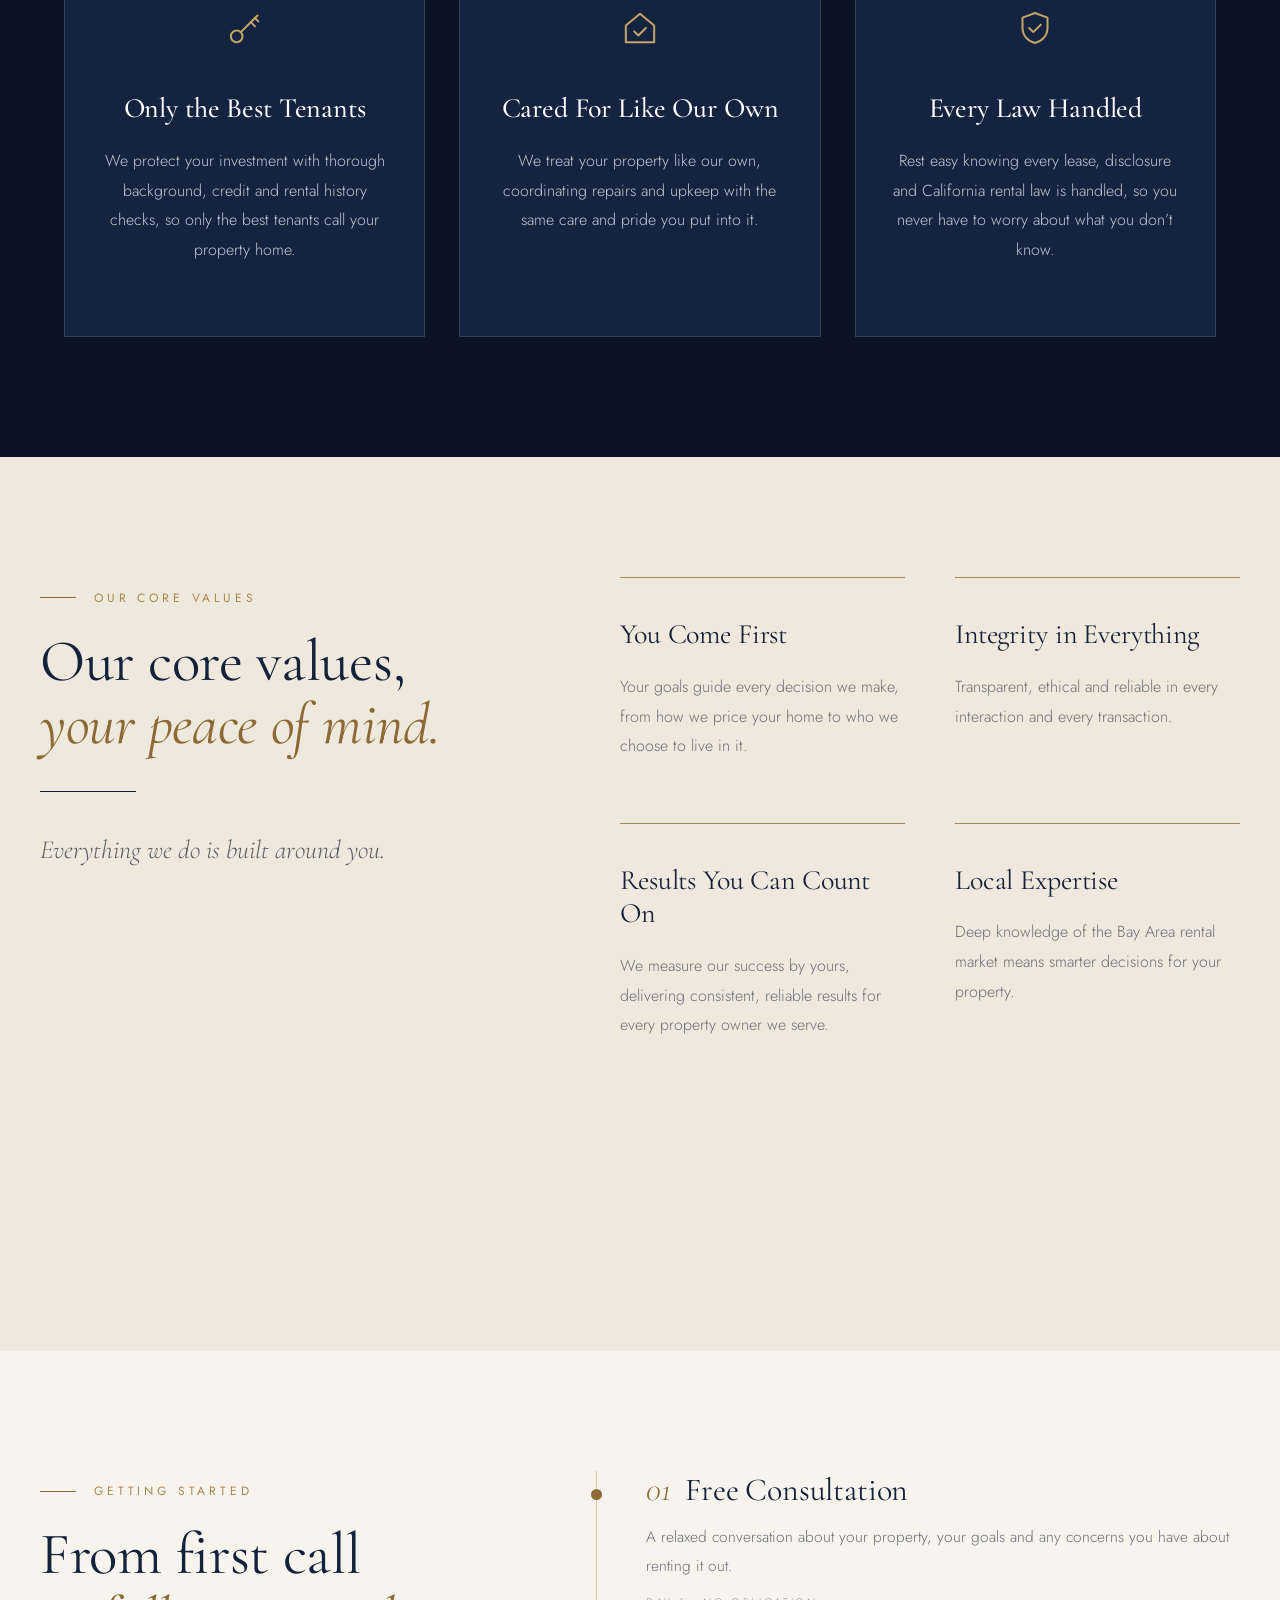
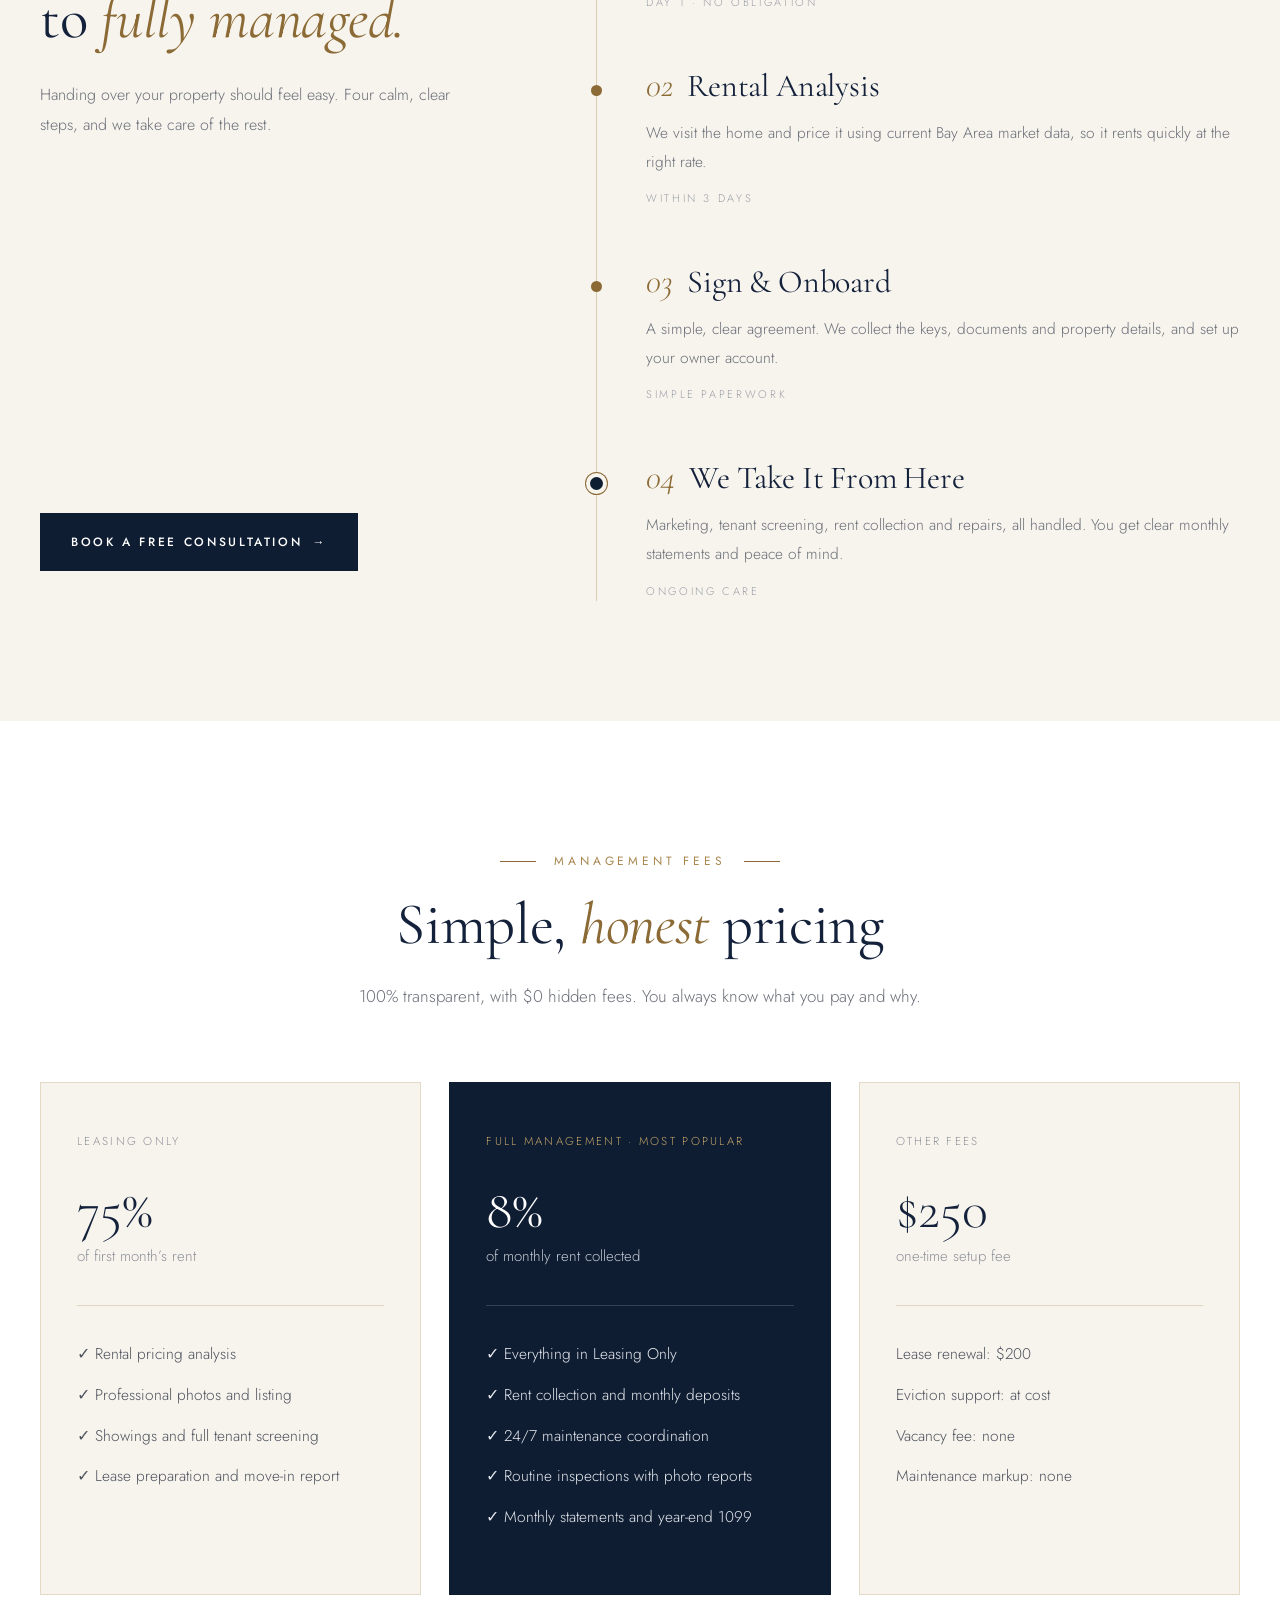
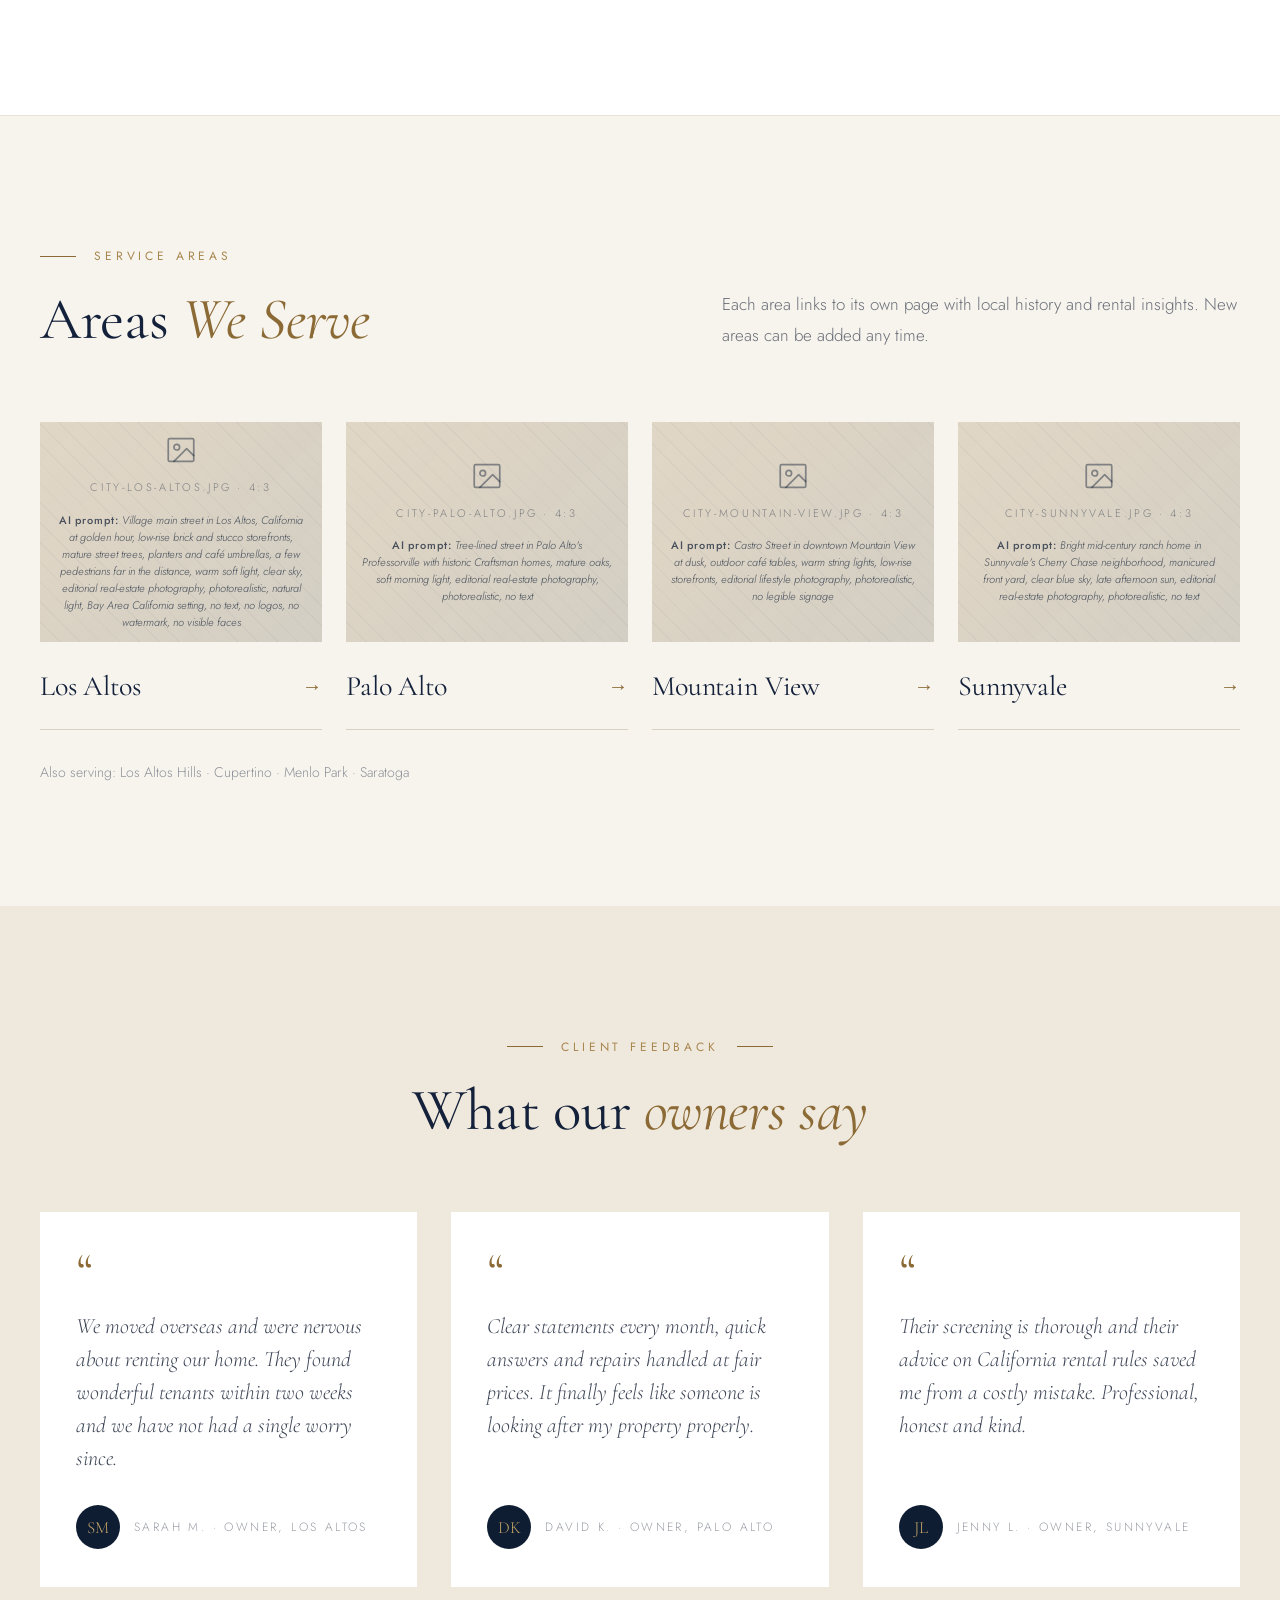
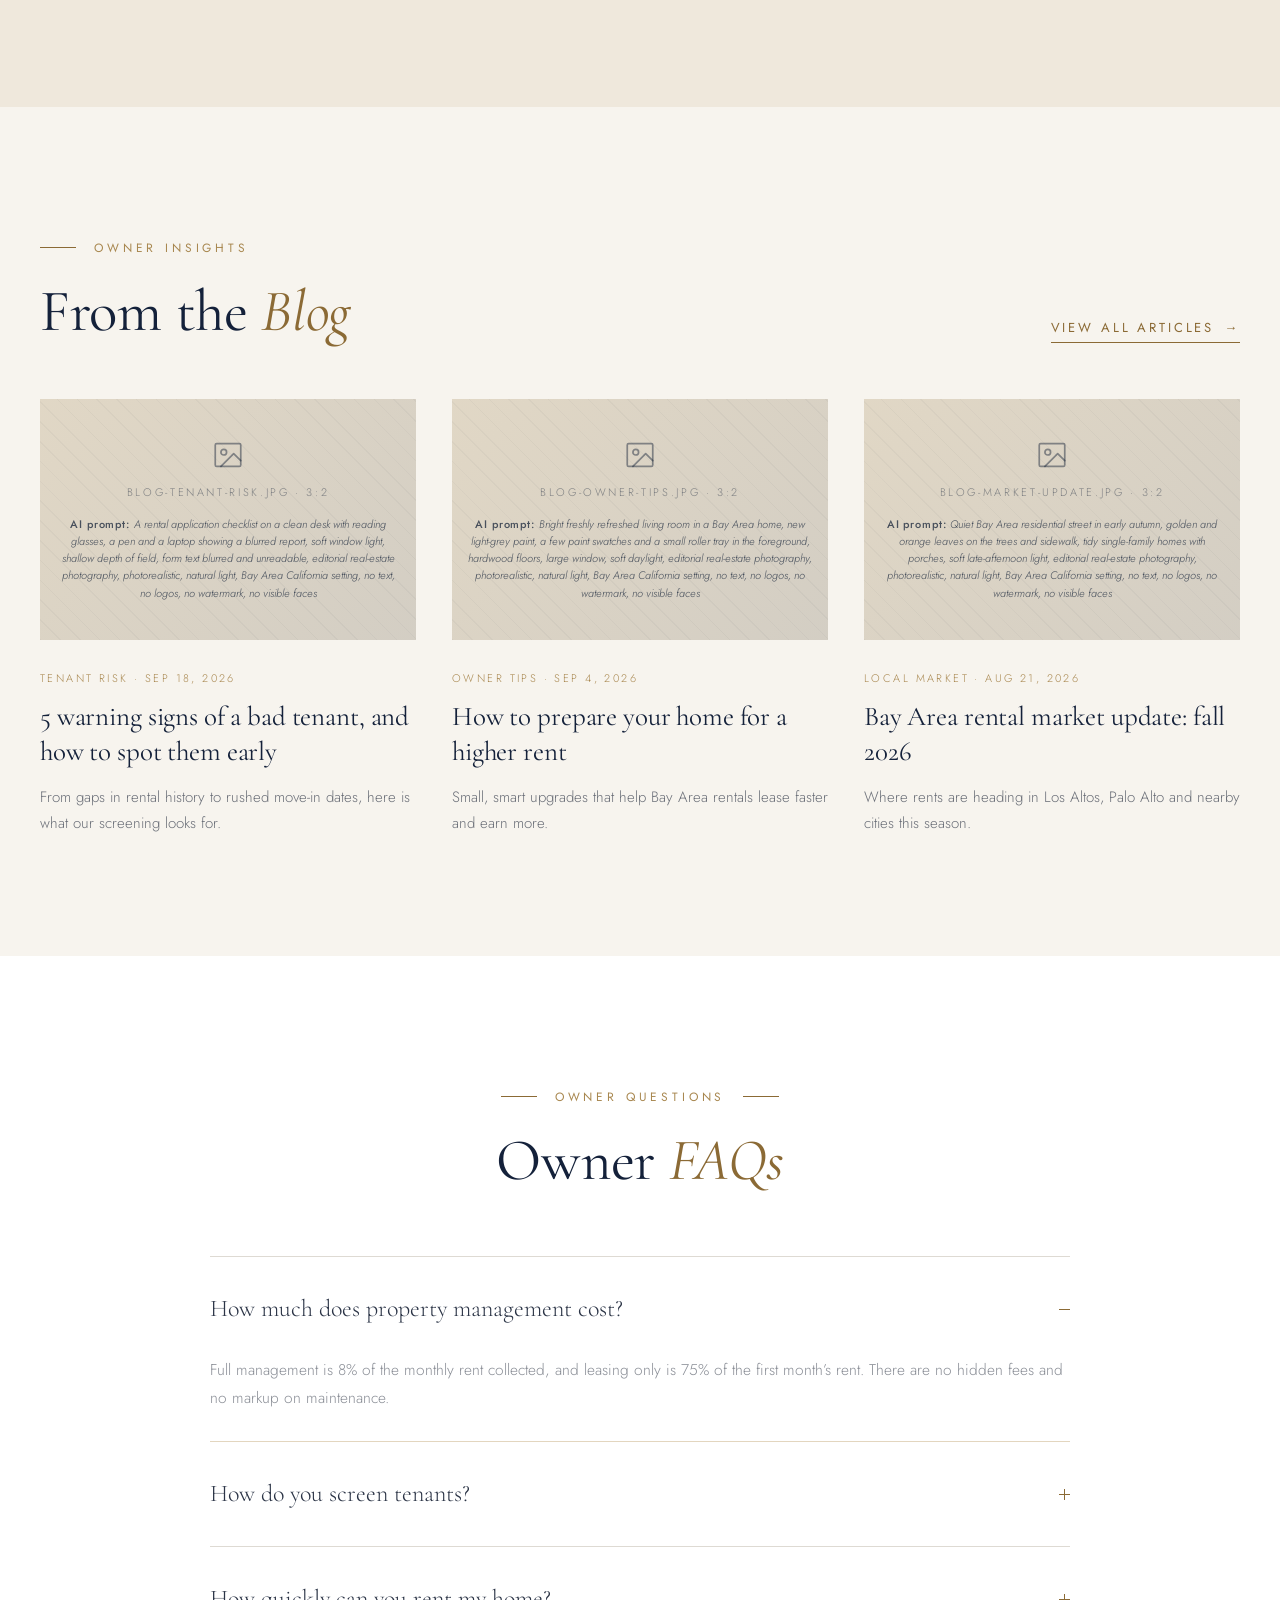
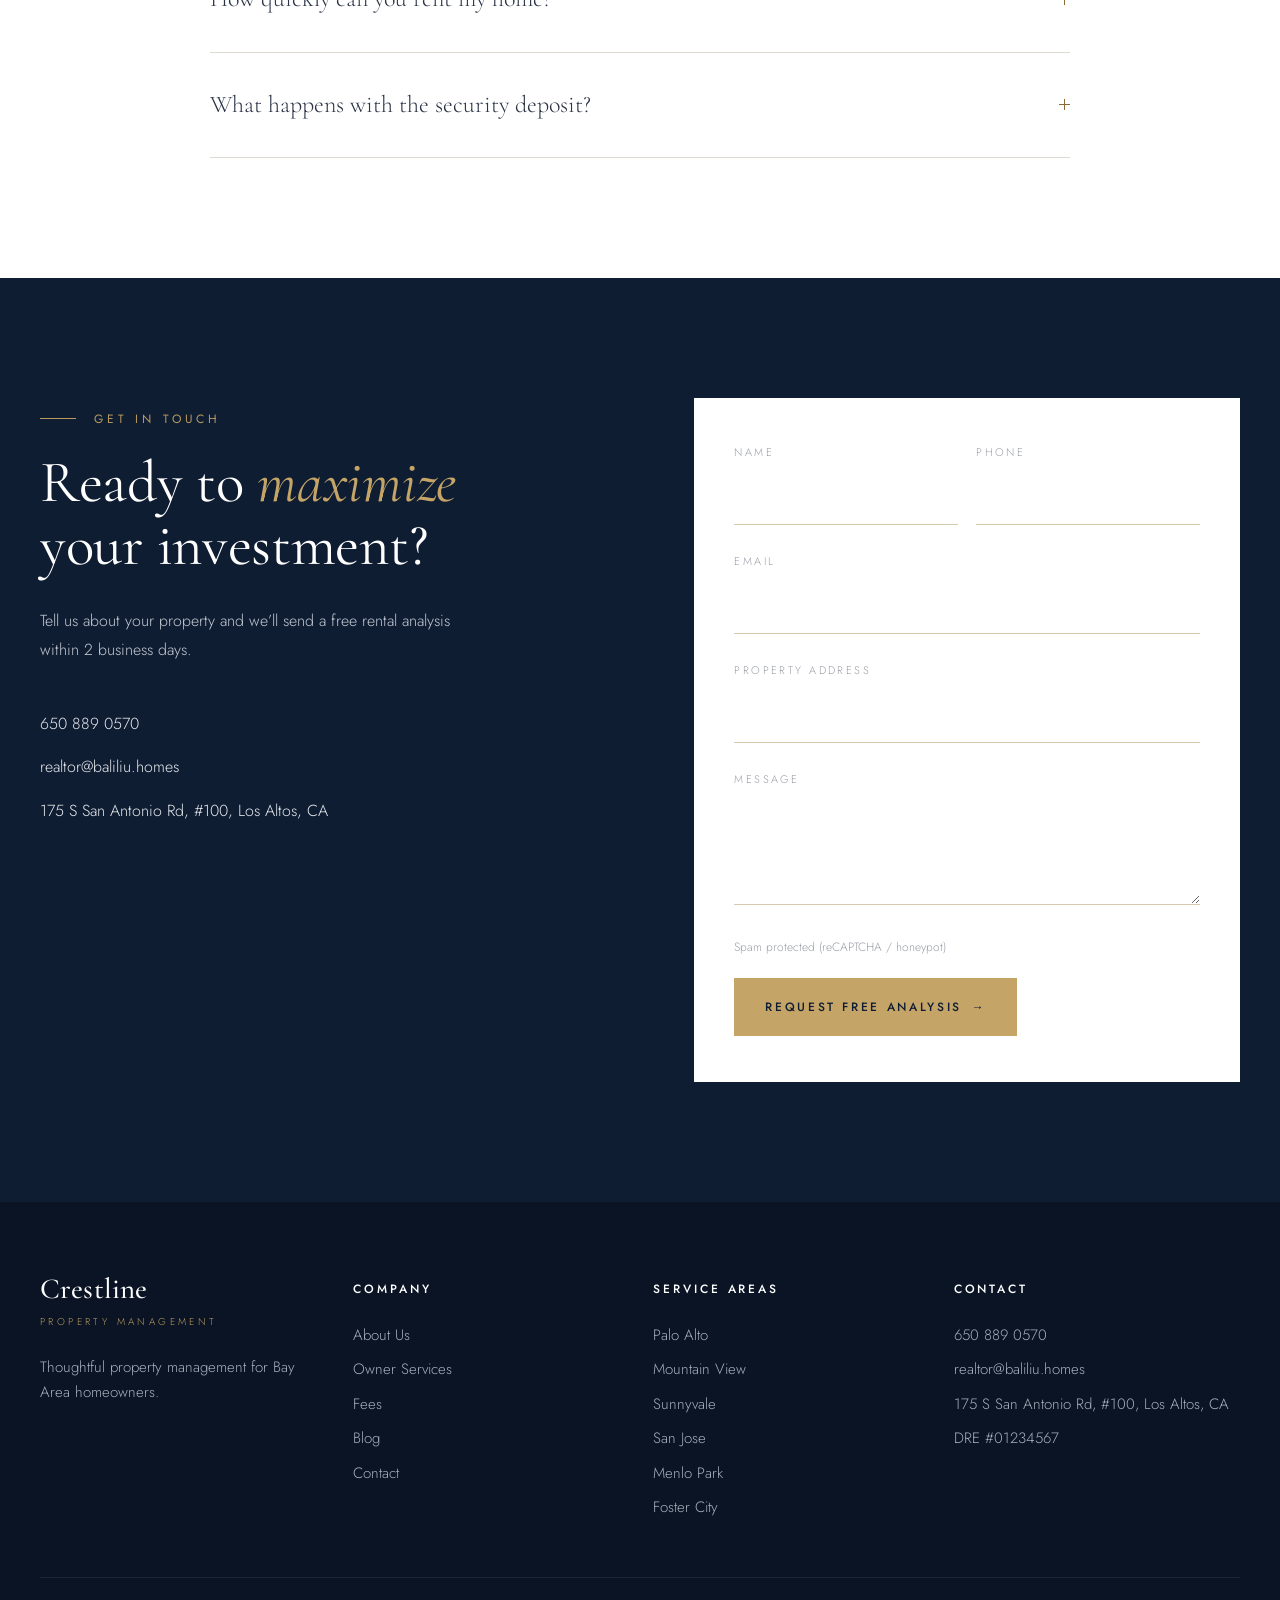
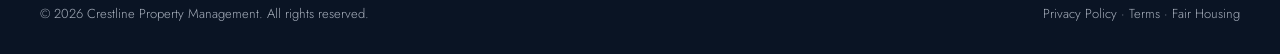
==== commit 5385883e: "Original homepage (index.html): give the Los Altos card an image slot and prompt Co-Authored-By: Cla" ====
--- a/index.html
+++ b/index.html
@@ -397,7 +397,8 @@
     </div>
     <div class="cl-areas">
       <a href="#" class="cl-area cl-zoom" data-reveal>
-        <div class="cl-ph"><div class="cl-ph__inner"><svg><use href="#i-image"/></svg>Los Altos</div></div>
+        <div class="cl-ph" data-img="city-los-altos"><!--img--><div class="cl-ph__inner"><svg><use href="#i-image"/></svg>city-los-altos.jpg · 4:3
+          <span class="cl-ph__prompt">Village main street in Los Altos, California at golden hour, low-rise brick and stucco storefronts, mature street trees, planters and café umbrellas, a few pedestrians far in the distance, warm soft light, clear sky, editorial real-estate photography, photorealistic, natural light, Bay Area California setting, no text, no logos, no watermark, no visible faces</span></div><!--/img--></div>
         <div class="cl-area__row"><h3 class="cl-h cl-h3">Los Altos</h3><span class="arr">→</span></div>
       </a>
       <a href="palo-alto.html" class="cl-area cl-zoom" data-reveal style="--d:.1s">
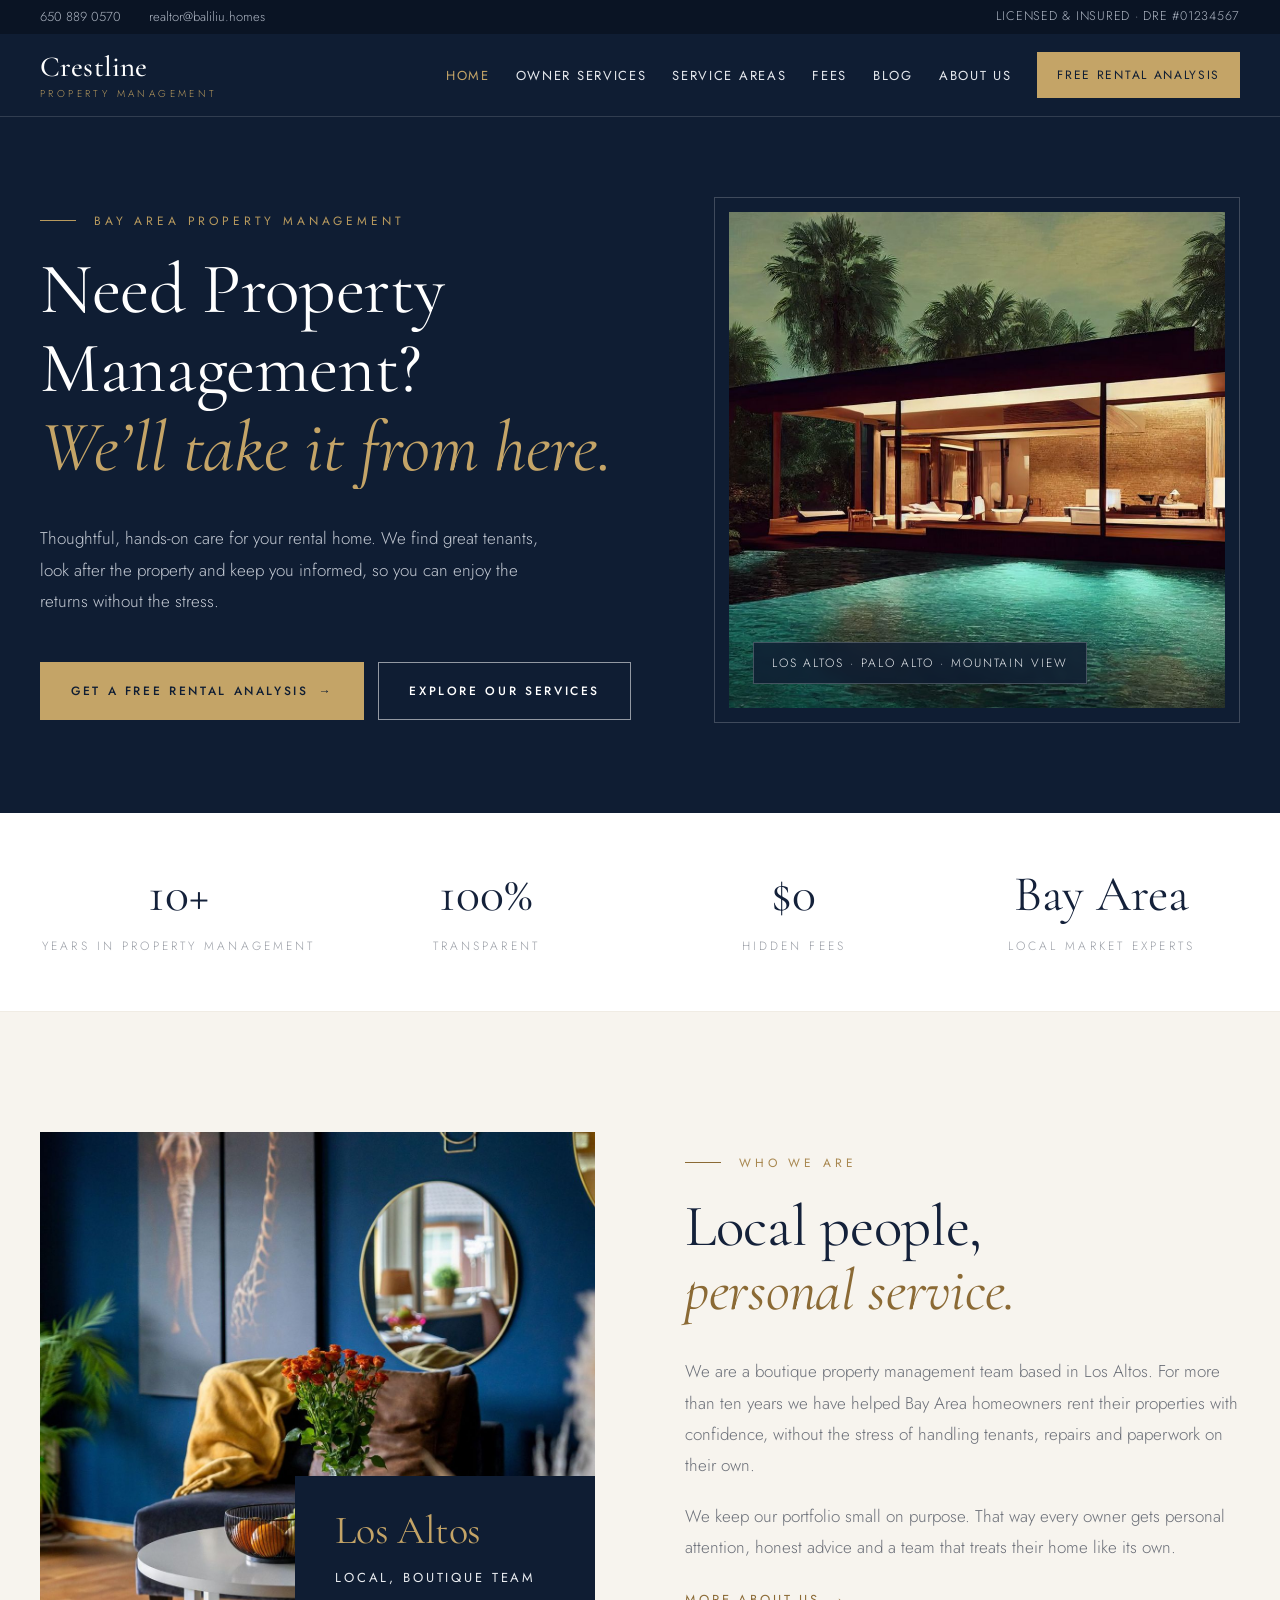
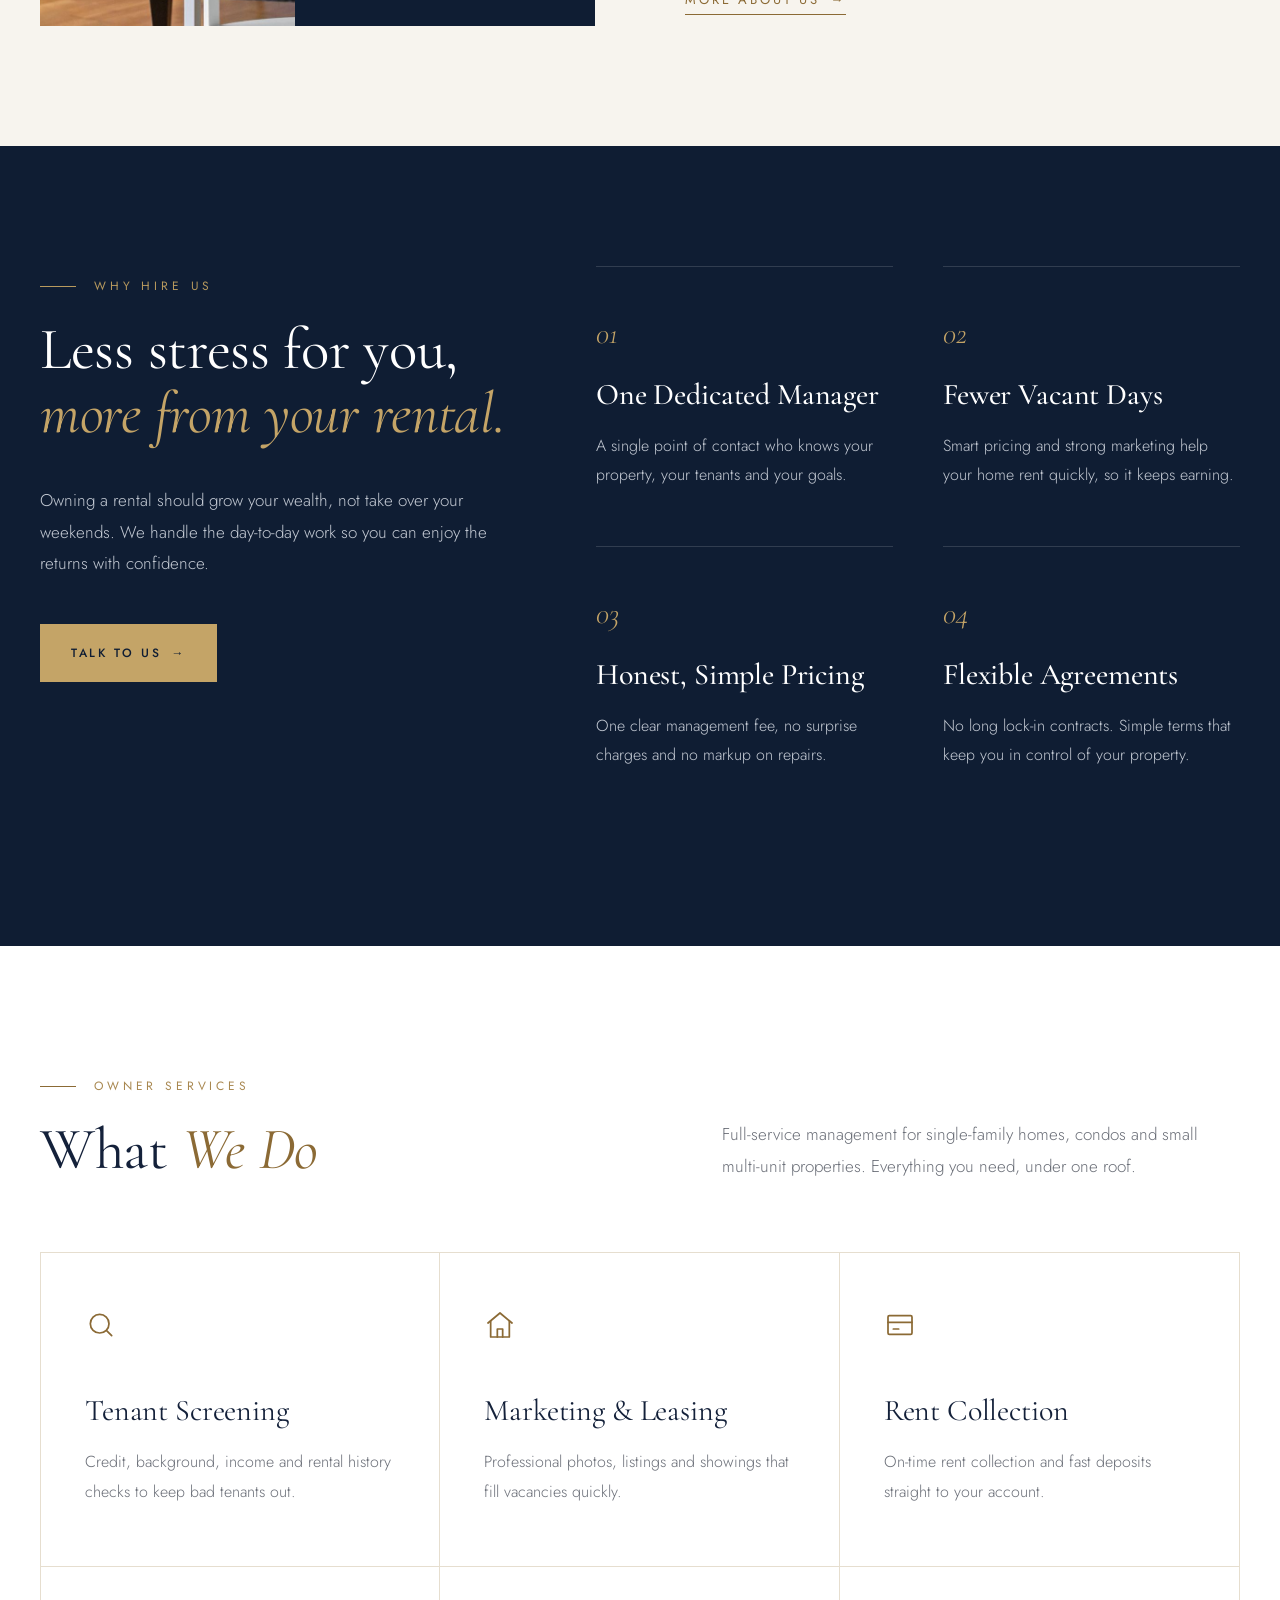
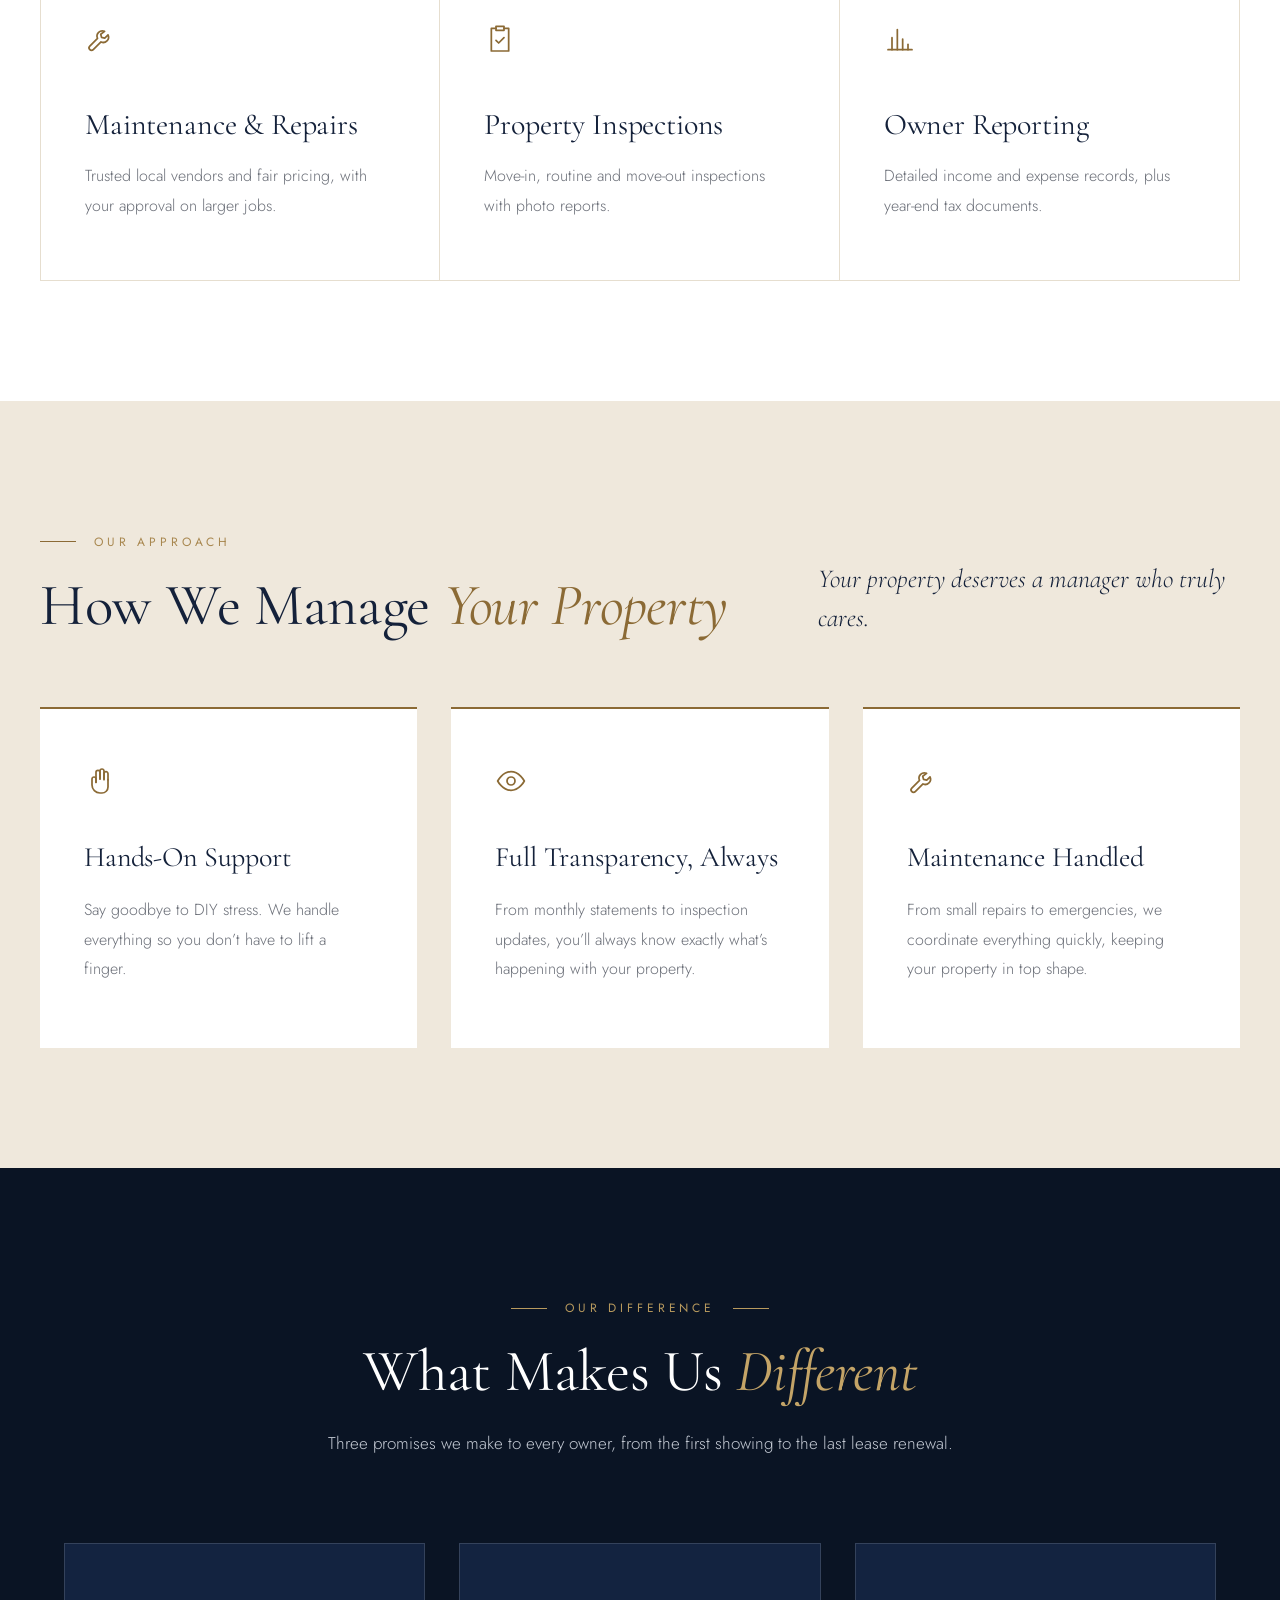
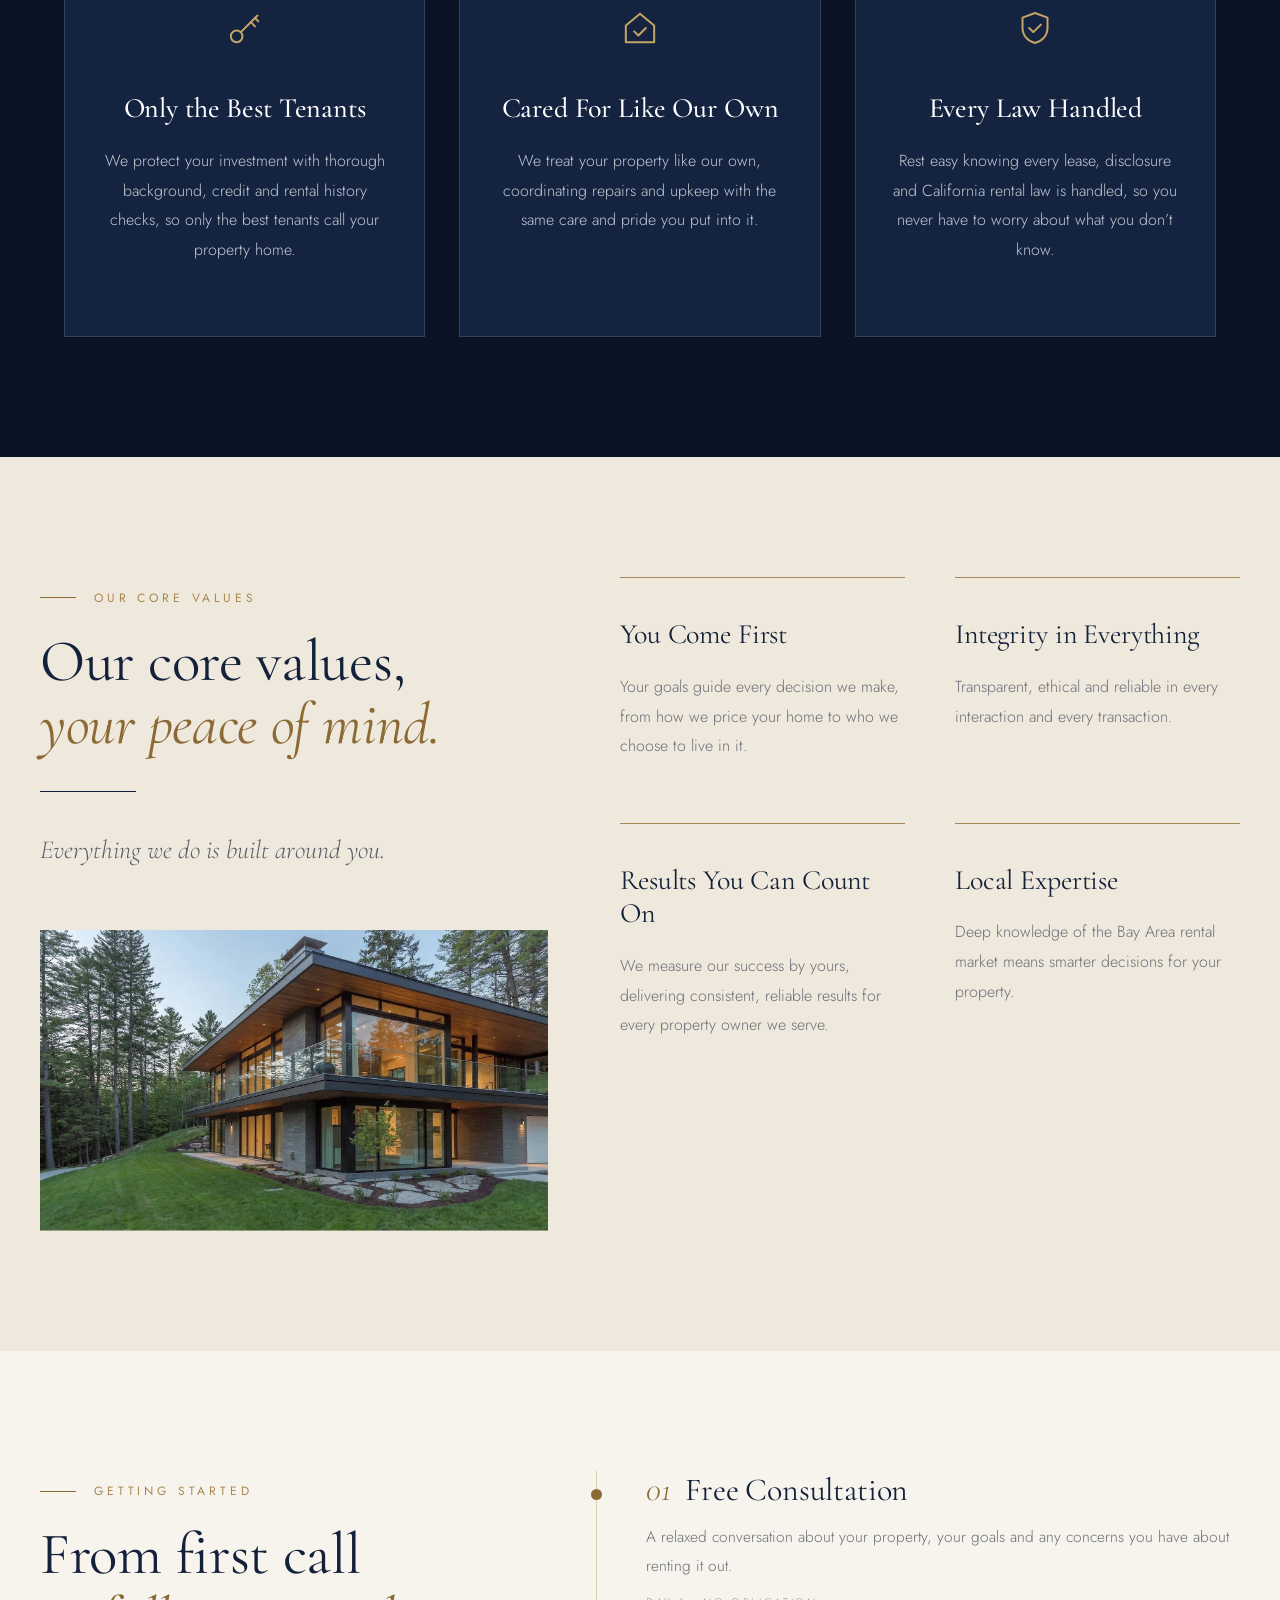
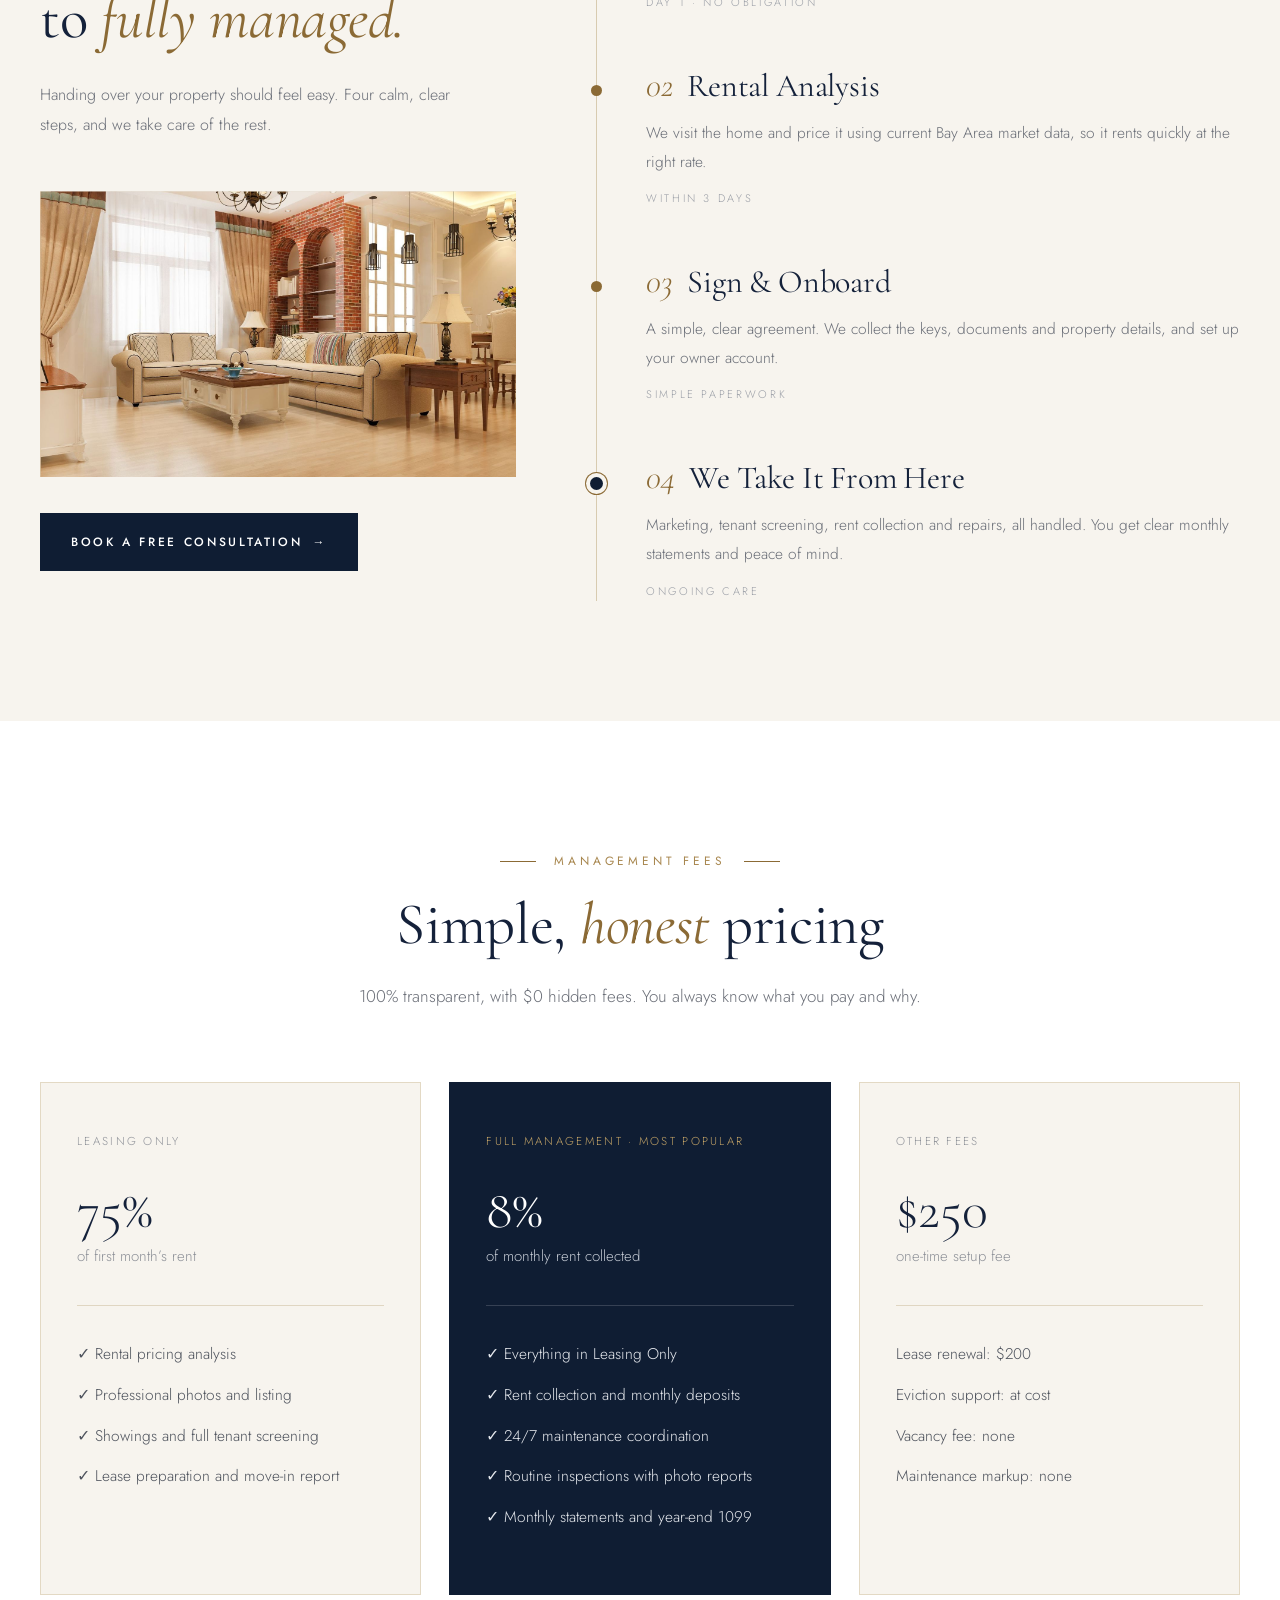
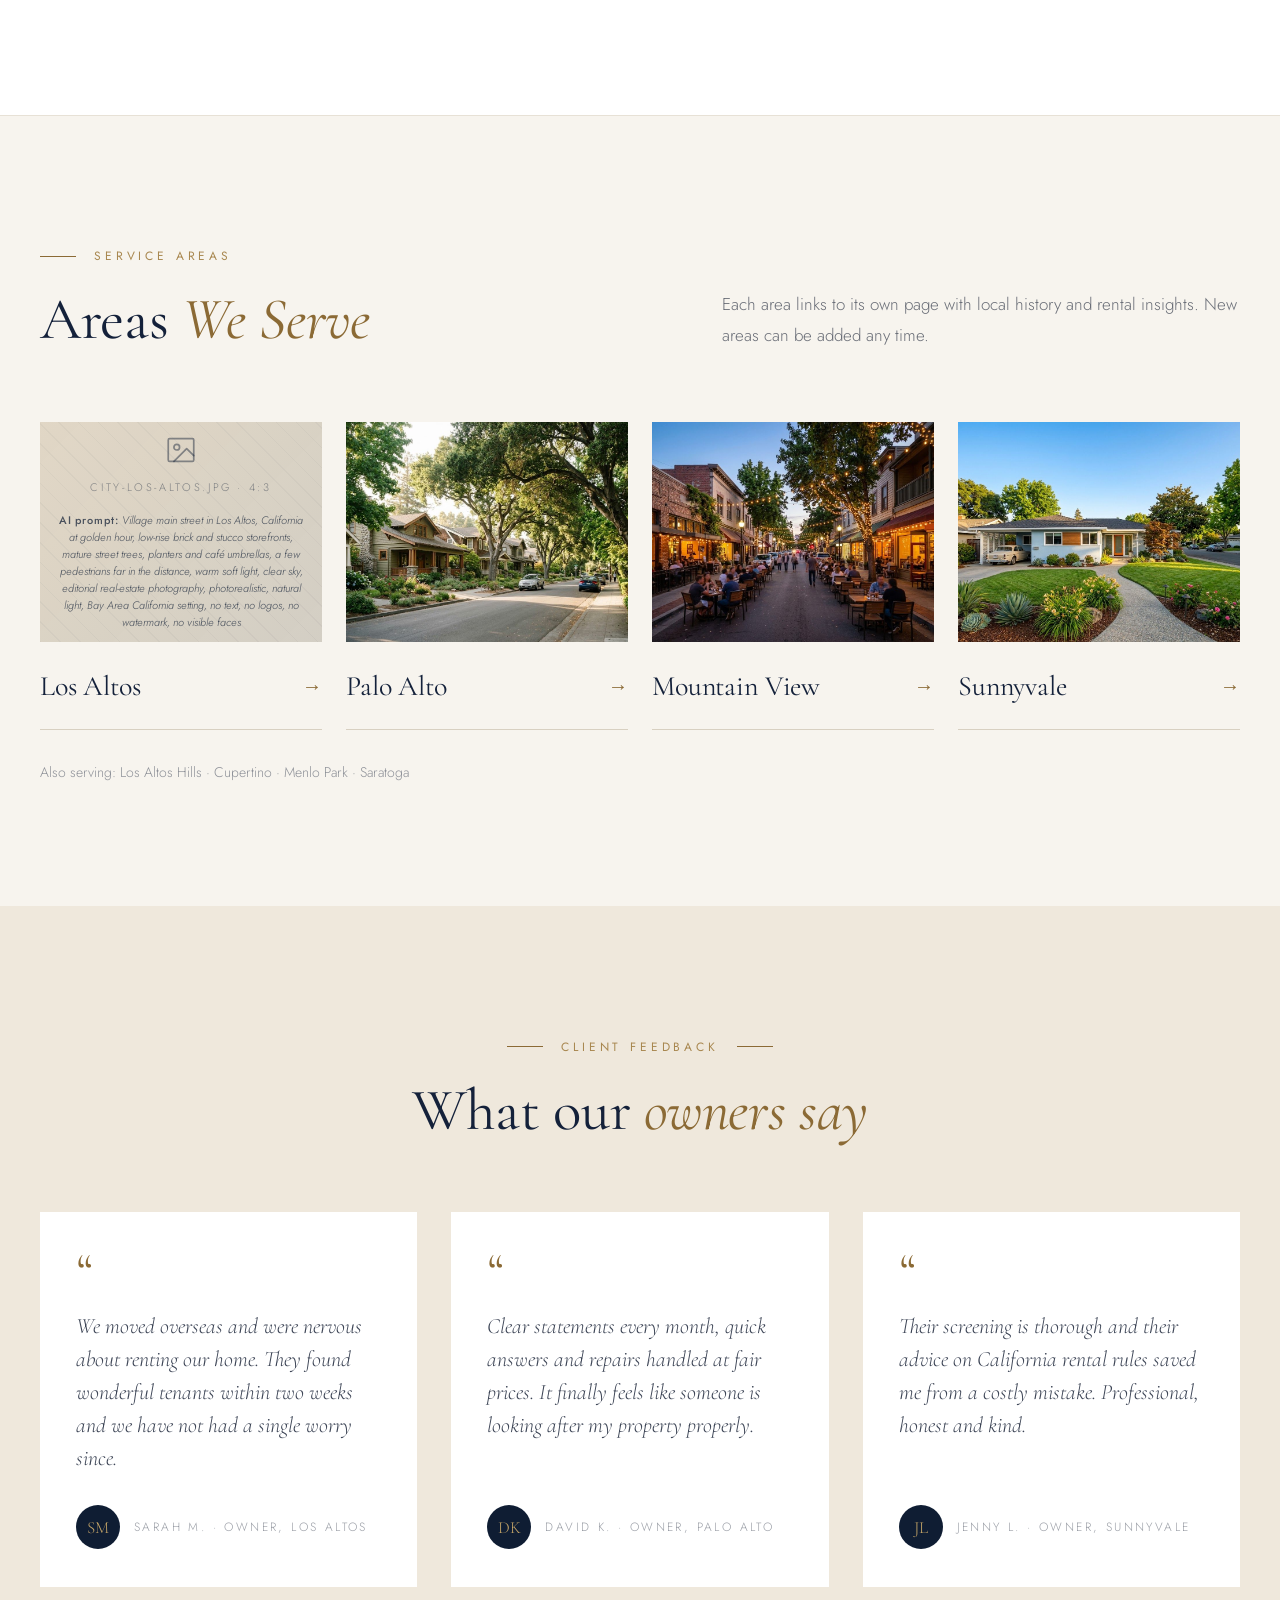
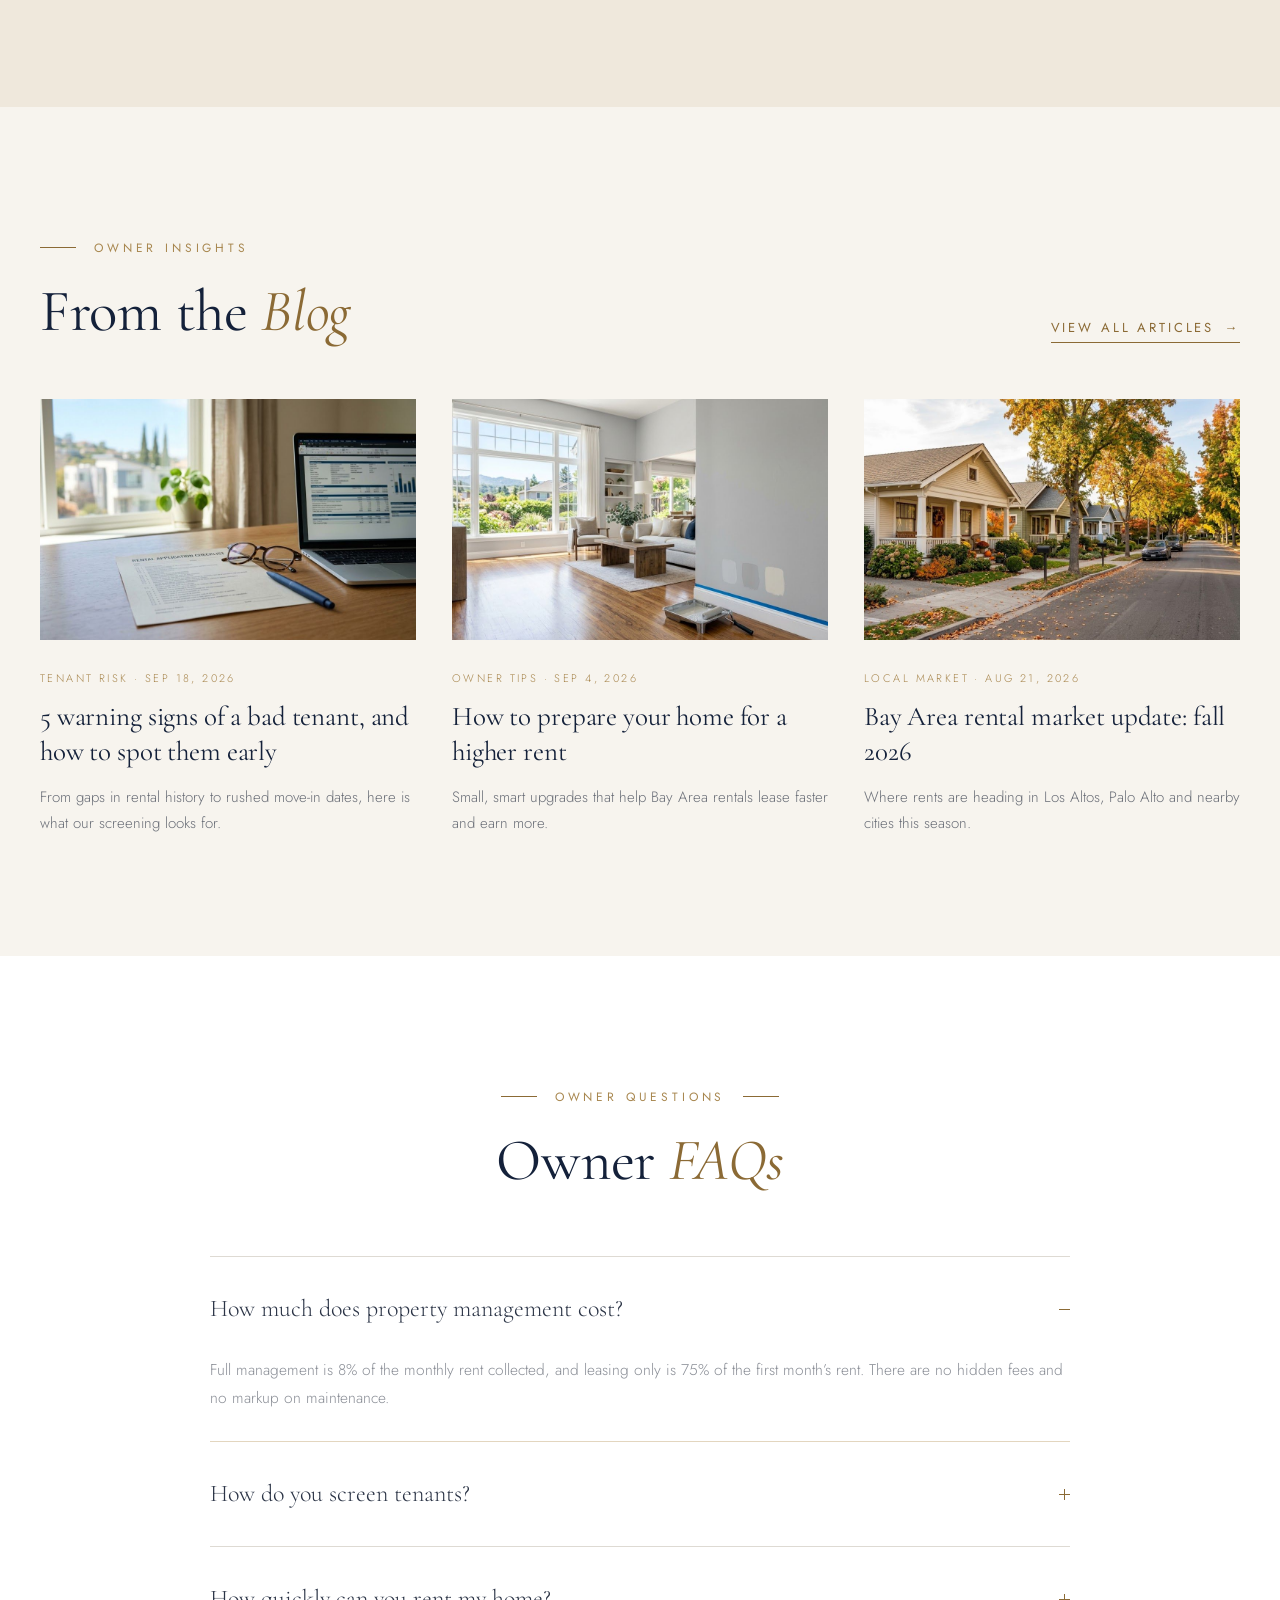
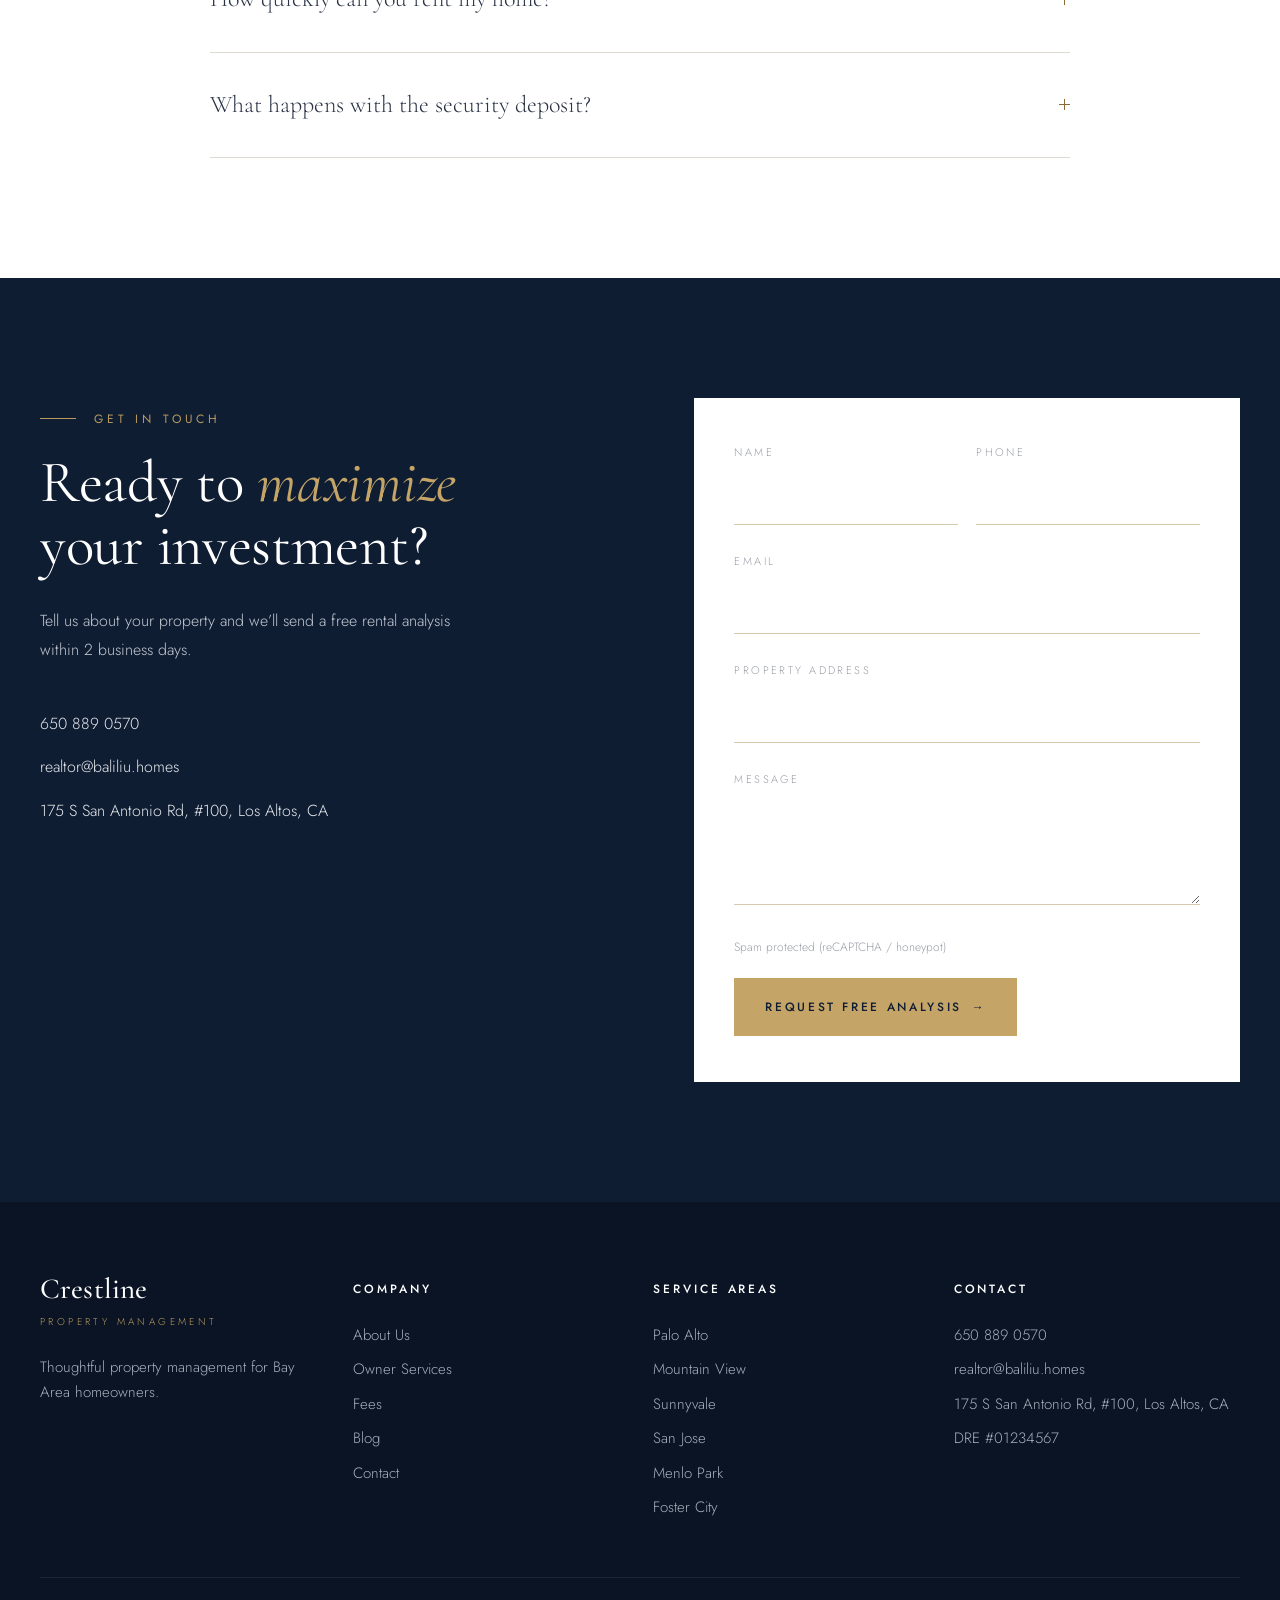
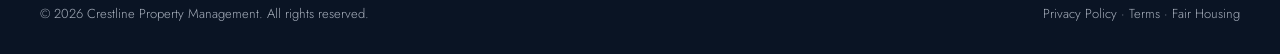
==== commit 9f499561: "Add all 18 client images and fix images staying hidden on scroll - assets/images: 18 photos saved un" ====
--- a/index.html
+++ b/index.html
@@ -8,7 +8,7 @@
   <link rel="preconnect" href="https://fonts.googleapis.com">
   <link rel="preconnect" href="https://fonts.gstatic.com" crossorigin>
   <link href="https://fonts.googleapis.com/css2?family=Cormorant+Garamond:ital,wght@0,400;0,500;1,400;1,500&family=Jost:wght@300;400;500&display=swap" rel="stylesheet">
-  <link rel="stylesheet" href="assets/css/style.css">
+  <link rel="stylesheet" href="assets/css/style.css?v=dda802c1">
   <script>document.documentElement.classList.add('js');</script>
 </head>
 <body>
@@ -402,18 +402,15 @@
         <div class="cl-area__row"><h3 class="cl-h cl-h3">Los Altos</h3><span class="arr">→</span></div>
       </a>
       <a href="palo-alto.html" class="cl-area cl-zoom" data-reveal style="--d:.1s">
-        <div class="cl-ph" data-img="city-palo-alto"><!--img--><div class="cl-ph__inner"><svg><use href="#i-image"/></svg>city-palo-alto.jpg · 4:3
-          <span class="cl-ph__prompt">Tree-lined street in Palo Alto's Professorville with historic Craftsman homes, mature oaks, soft morning light, editorial real-estate photography, photorealistic, no text</span></div><!--/img--></div>
+        <div class="cl-ph" data-img="city-palo-alto"><!--img--><img class="cl-ph__img" src="assets/images/city-palo-alto.jpg" alt="Palo Alto rental home" loading="lazy" decoding="async"><!--/img--></div>
         <div class="cl-area__row"><h3 class="cl-h cl-h3">Palo Alto</h3><span class="arr">→</span></div>
       </a>
       <a href="#" class="cl-area cl-zoom" data-reveal style="--d:.2s">
-        <div class="cl-ph" data-img="city-mountain-view"><!--img--><div class="cl-ph__inner"><svg><use href="#i-image"/></svg>city-mountain-view.jpg · 4:3
-          <span class="cl-ph__prompt">Castro Street in downtown Mountain View at dusk, outdoor café tables, warm string lights, low-rise storefronts, editorial lifestyle photography, photorealistic, no legible signage</span></div><!--/img--></div>
+        <div class="cl-ph" data-img="city-mountain-view"><!--img--><img class="cl-ph__img" src="assets/images/city-mountain-view.jpg" alt="Mountain View rental home" loading="lazy" decoding="async"><!--/img--></div>
         <div class="cl-area__row"><h3 class="cl-h cl-h3">Mountain View</h3><span class="arr">→</span></div>
       </a>
       <a href="#" class="cl-area cl-zoom" data-reveal style="--d:.3s">
-        <div class="cl-ph" data-img="city-sunnyvale"><!--img--><div class="cl-ph__inner"><svg><use href="#i-image"/></svg>city-sunnyvale.jpg · 4:3
-          <span class="cl-ph__prompt">Bright mid-century ranch home in Sunnyvale's Cherry Chase neighborhood, manicured front yard, clear blue sky, late afternoon sun, editorial real-estate photography, photorealistic, no text</span></div><!--/img--></div>
+        <div class="cl-ph" data-img="city-sunnyvale"><!--img--><img class="cl-ph__img" src="assets/images/city-sunnyvale.jpg" alt="Sunnyvale rental home" loading="lazy" decoding="async"><!--/img--></div>
         <div class="cl-area__row"><h3 class="cl-h cl-h3">Sunnyvale</h3><span class="arr">→</span></div>
       </a>
     </div>
@@ -460,22 +457,19 @@
     </div>
     <div class="cl-posts">
       <a href="#" class="cl-post cl-zoom" data-reveal>
-        <div class="cl-ph" data-img="blog-tenant-risk"><!--img--><div class="cl-ph__inner"><svg><use href="#i-image"/></svg>blog-tenant-risk.jpg · 3:2
-          <span class="cl-ph__prompt">A rental application checklist on a clean desk with reading glasses, a pen and a laptop showing a blurred report, soft window light, shallow depth of field, form text blurred and unreadable, editorial real-estate photography, photorealistic, natural light, Bay Area California setting, no text, no logos, no watermark, no visible faces</span></div><!--/img--></div>
+        <div class="cl-ph" data-img="blog-tenant-risk"><!--img--><img class="cl-ph__img" src="assets/images/blog-tenant-risk.jpg" alt="Rental application paperwork with reading glasses and a pen on a desk" loading="lazy" decoding="async"><!--/img--></div>
         <div class="cl-post__meta">Tenant Risk · Sep 18, 2026</div>
         <h3 class="cl-h cl-h3">5 warning signs of a bad tenant, and how to spot them early</h3>
         <p>From gaps in rental history to rushed move-in dates, here is what our screening looks for.</p>
       </a>
       <a href="#" class="cl-post cl-zoom" data-reveal style="--d:.12s">
-        <div class="cl-ph" data-img="blog-owner-tips"><!--img--><div class="cl-ph__inner"><svg><use href="#i-image"/></svg>blog-owner-tips.jpg · 3:2
-          <span class="cl-ph__prompt">Bright freshly refreshed living room in a Bay Area home, new light-grey paint, a few paint swatches and a small roller tray in the foreground, hardwood floors, large window, soft daylight, editorial real-estate photography, photorealistic, natural light, Bay Area California setting, no text, no logos, no watermark, no visible faces</span></div><!--/img--></div>
+        <div class="cl-ph" data-img="blog-owner-tips"><!--img--><img class="cl-ph__img" src="assets/images/blog-owner-tips.jpg" alt="Freshly painted living room with paint swatches and a roller tray" loading="lazy" decoding="async"><!--/img--></div>
         <div class="cl-post__meta">Owner Tips · Sep 4, 2026</div>
         <h3 class="cl-h cl-h3">How to prepare your home for a higher rent</h3>
         <p>Small, smart upgrades that help Bay Area rentals lease faster and earn more.</p>
       </a>
       <a href="#" class="cl-post cl-zoom" data-reveal style="--d:.24s">
-        <div class="cl-ph" data-img="blog-market-update"><!--img--><div class="cl-ph__inner"><svg><use href="#i-image"/></svg>blog-market-update.jpg · 3:2
-          <span class="cl-ph__prompt">Quiet Bay Area residential street in early autumn, golden and orange leaves on the trees and sidewalk, tidy single-family homes with porches, soft late-afternoon light, editorial real-estate photography, photorealistic, natural light, Bay Area California setting, no text, no logos, no watermark, no visible faces</span></div><!--/img--></div>
+        <div class="cl-ph" data-img="blog-market-update"><!--img--><img class="cl-ph__img" src="assets/images/blog-market-update.jpg" alt="Quiet Bay Area street in autumn with tidy single-family homes" loading="lazy" decoding="async"><!--/img--></div>
         <div class="cl-post__meta">Local Market · Aug 21, 2026</div>
         <h3 class="cl-h cl-h3">Bay Area rental market update: fall 2026</h3>
         <p>Where rents are heading in Los Altos, Palo Alto and nearby cities this season.</p>
@@ -589,6 +583,6 @@
   </div>
 </footer>
 
-<script src="assets/js/main.js"></script>
+<script src="assets/js/main.js?v=98c8e86f"></script>
 </body>
 </html>
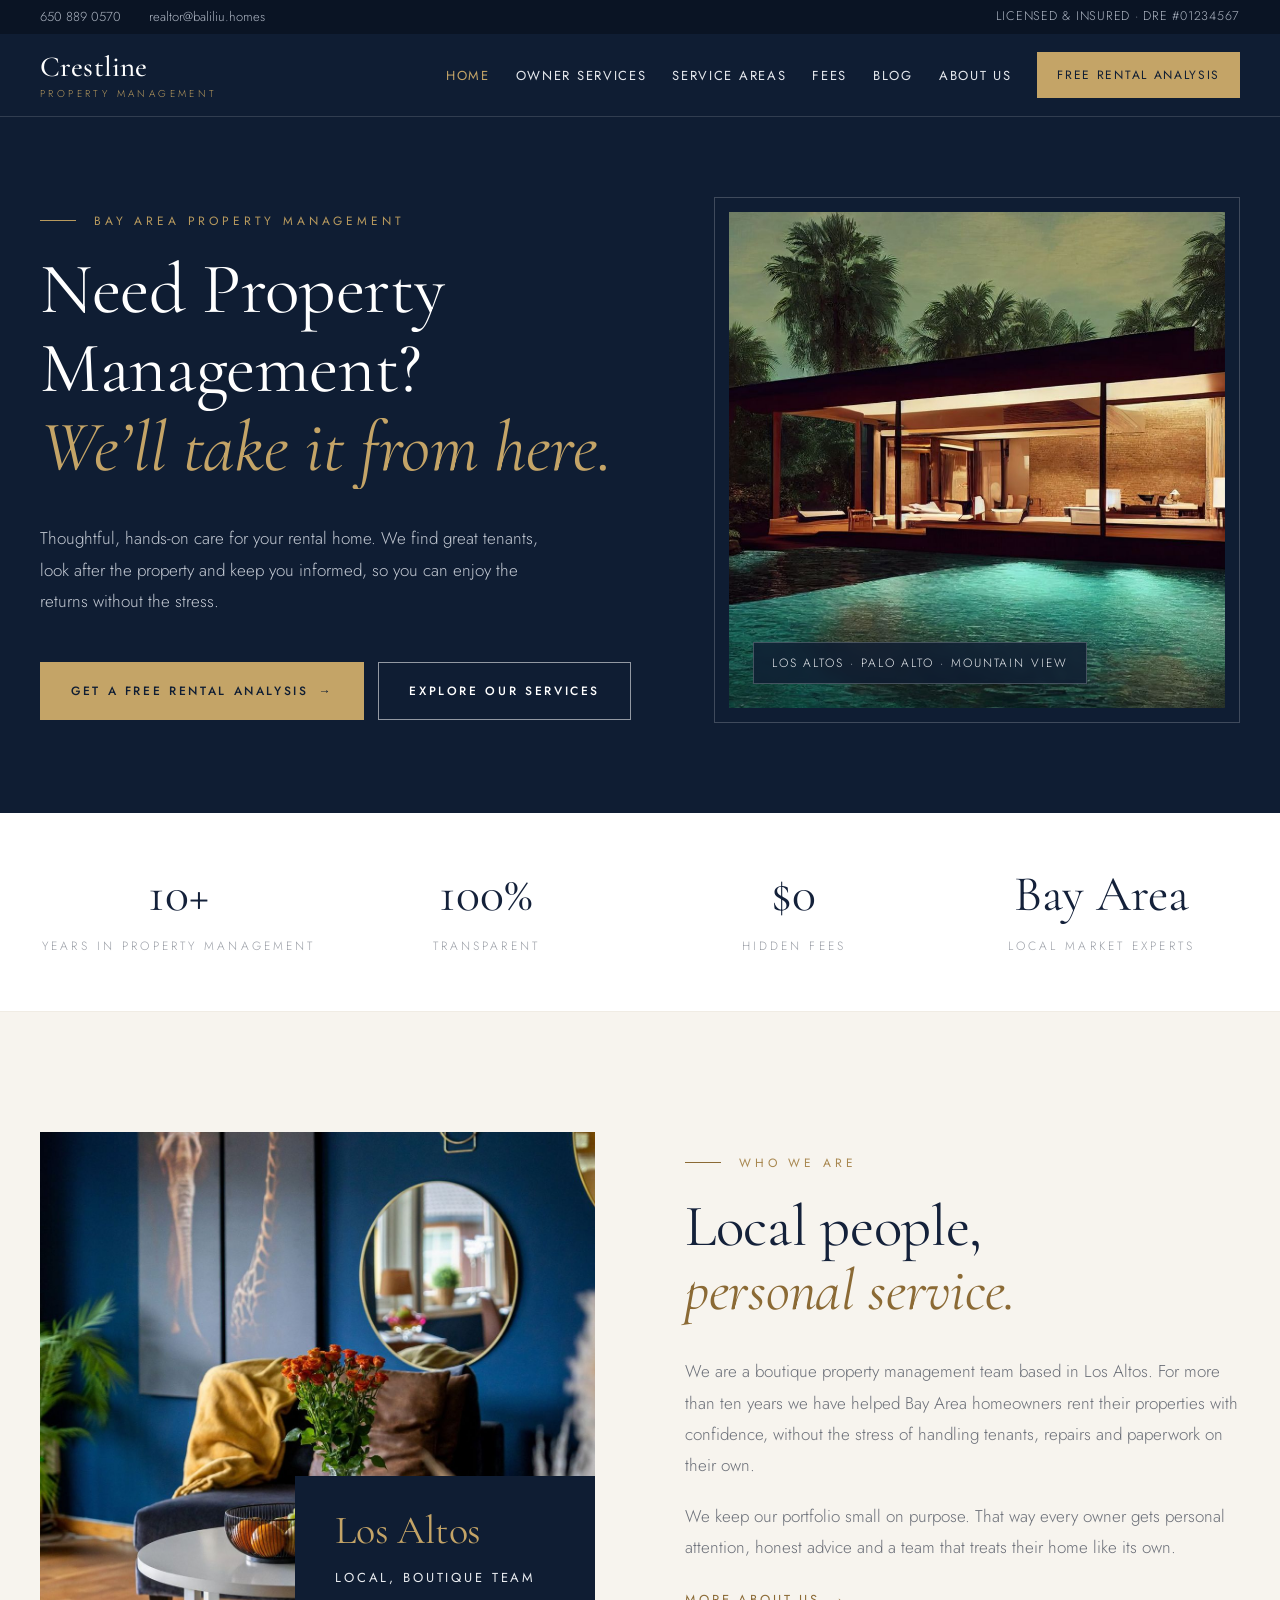
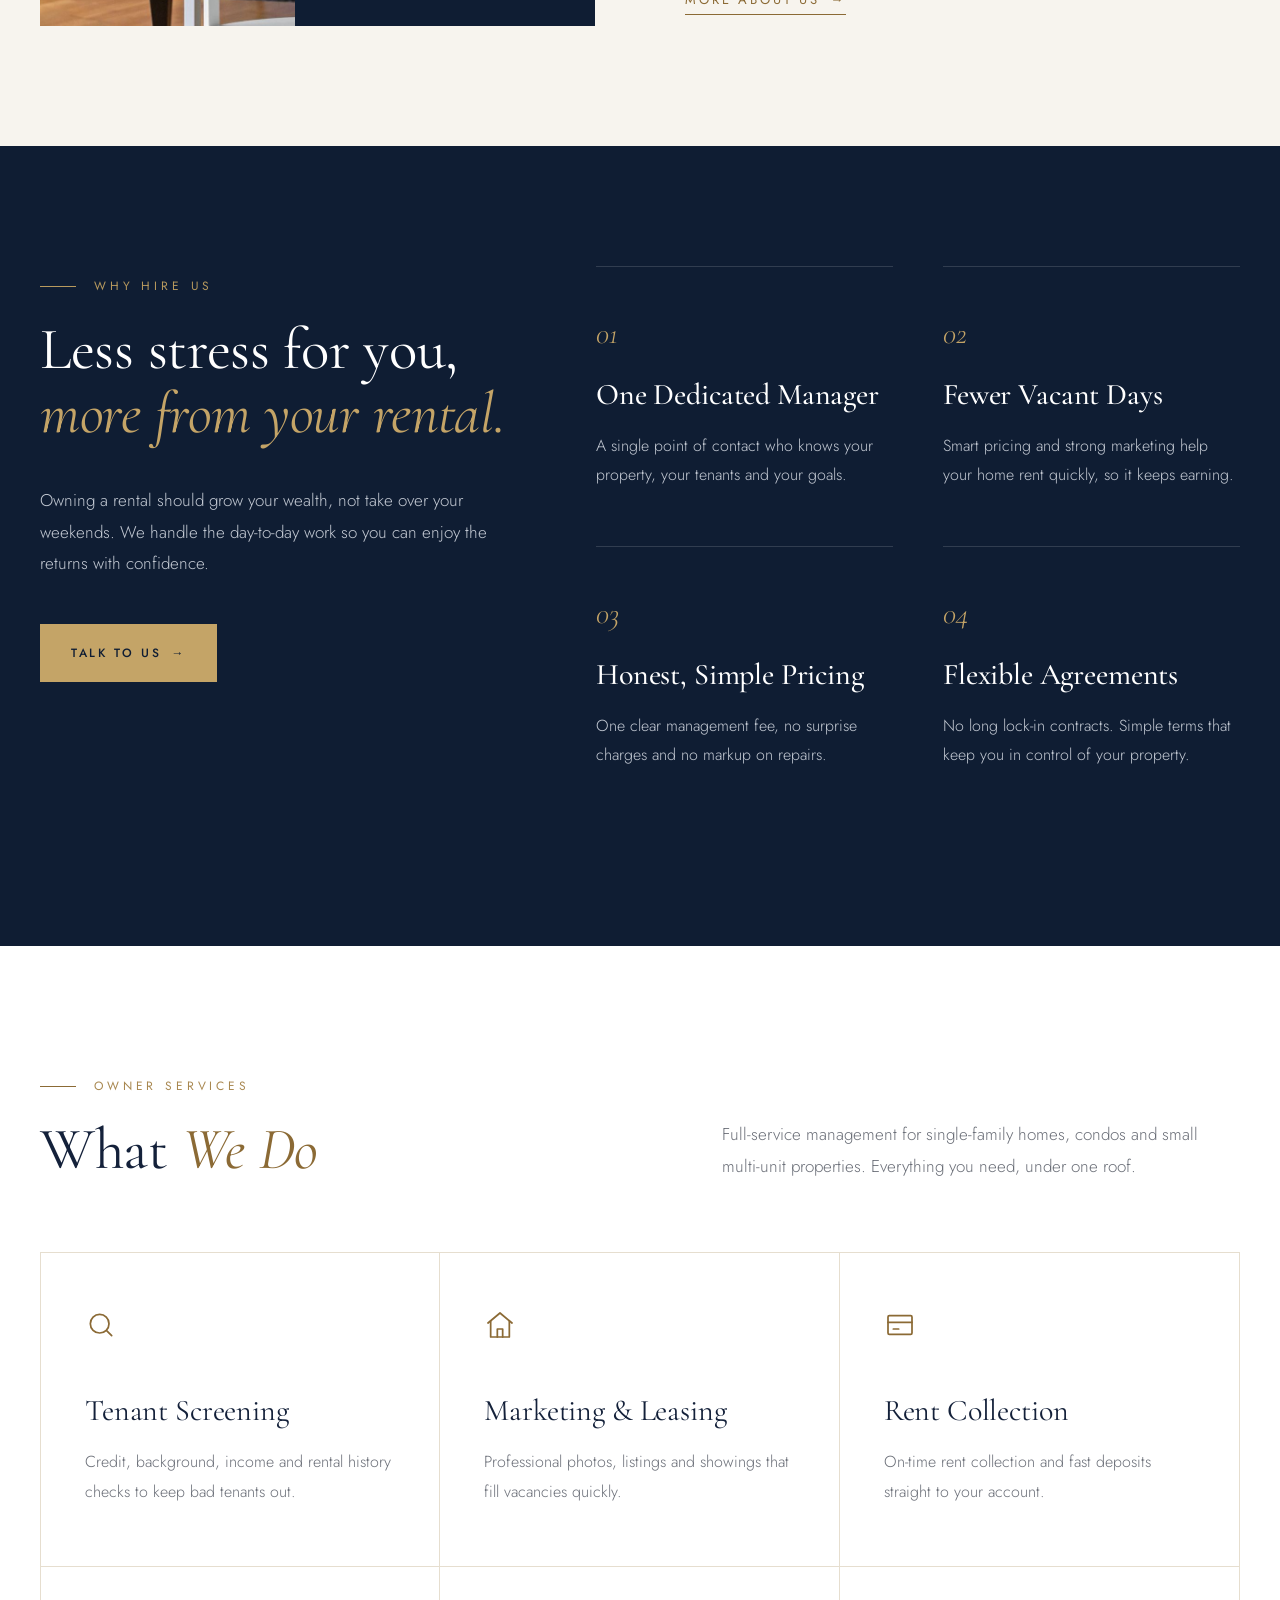
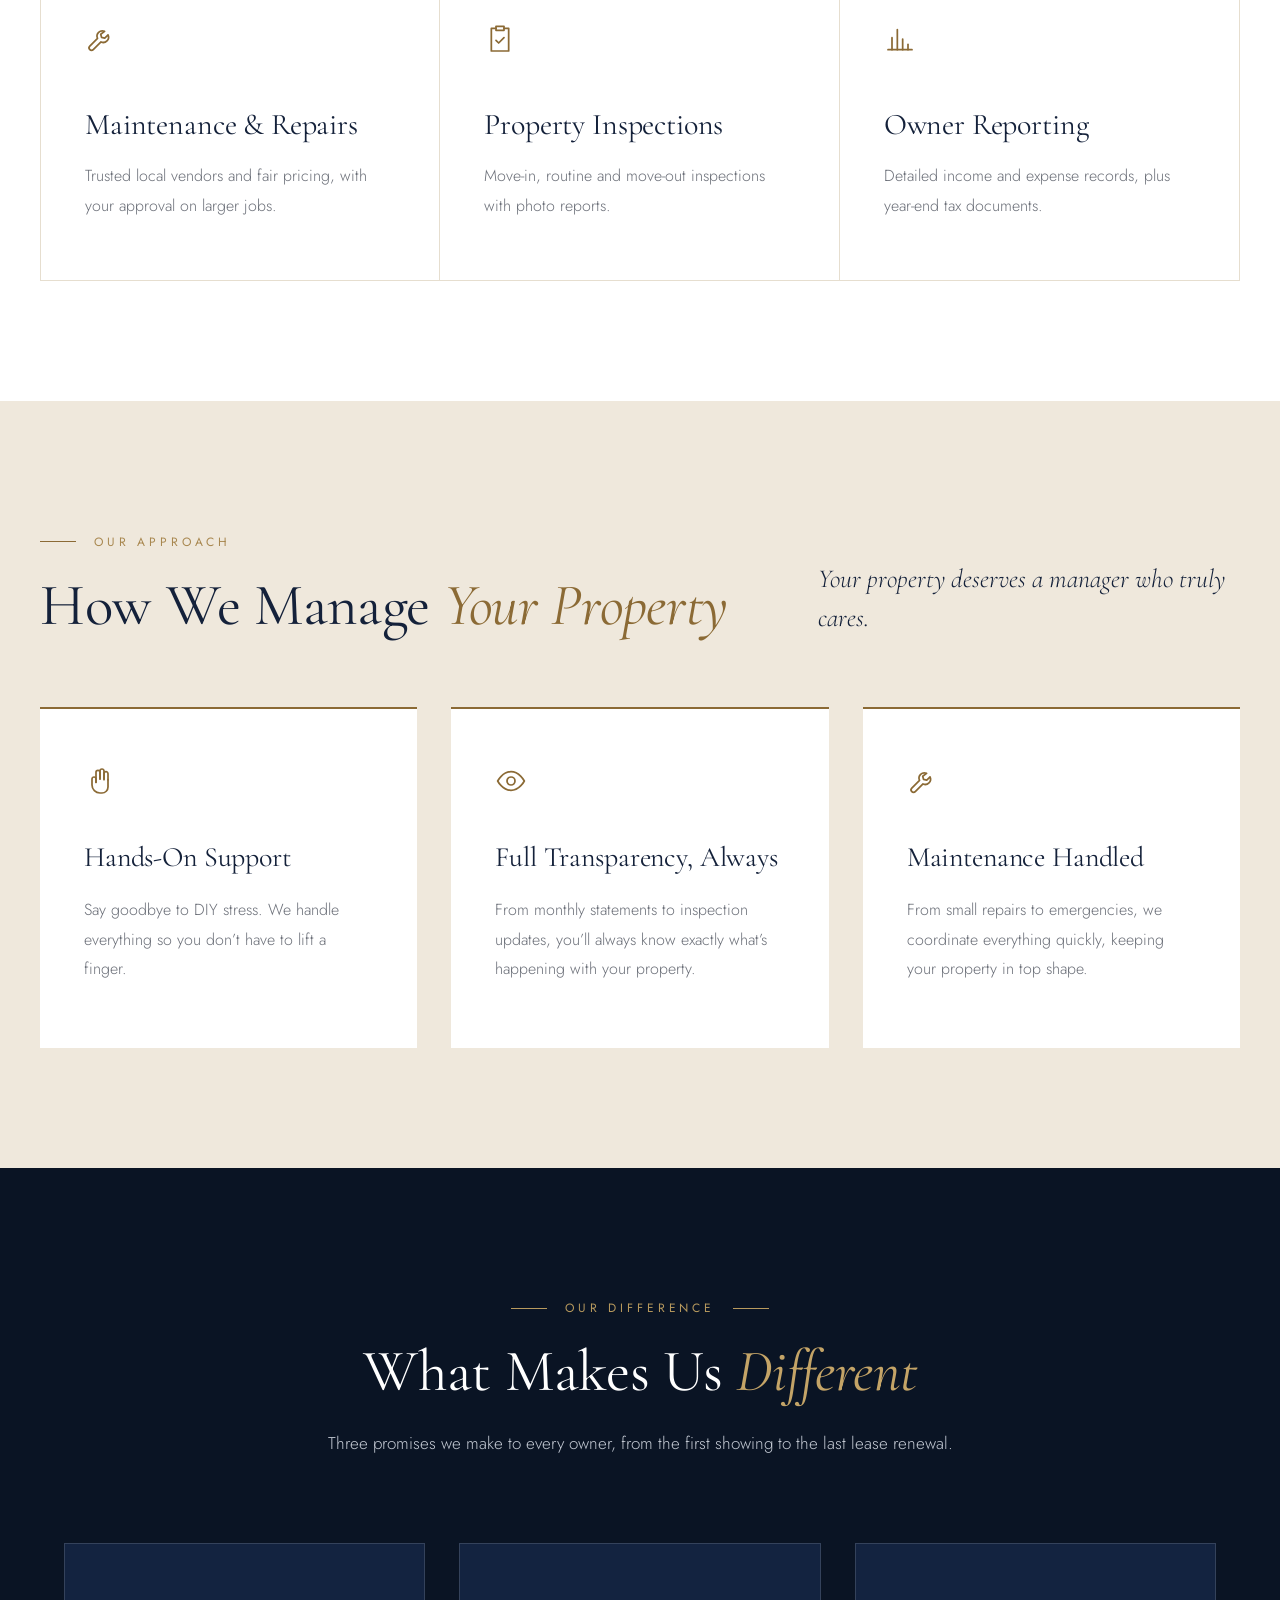
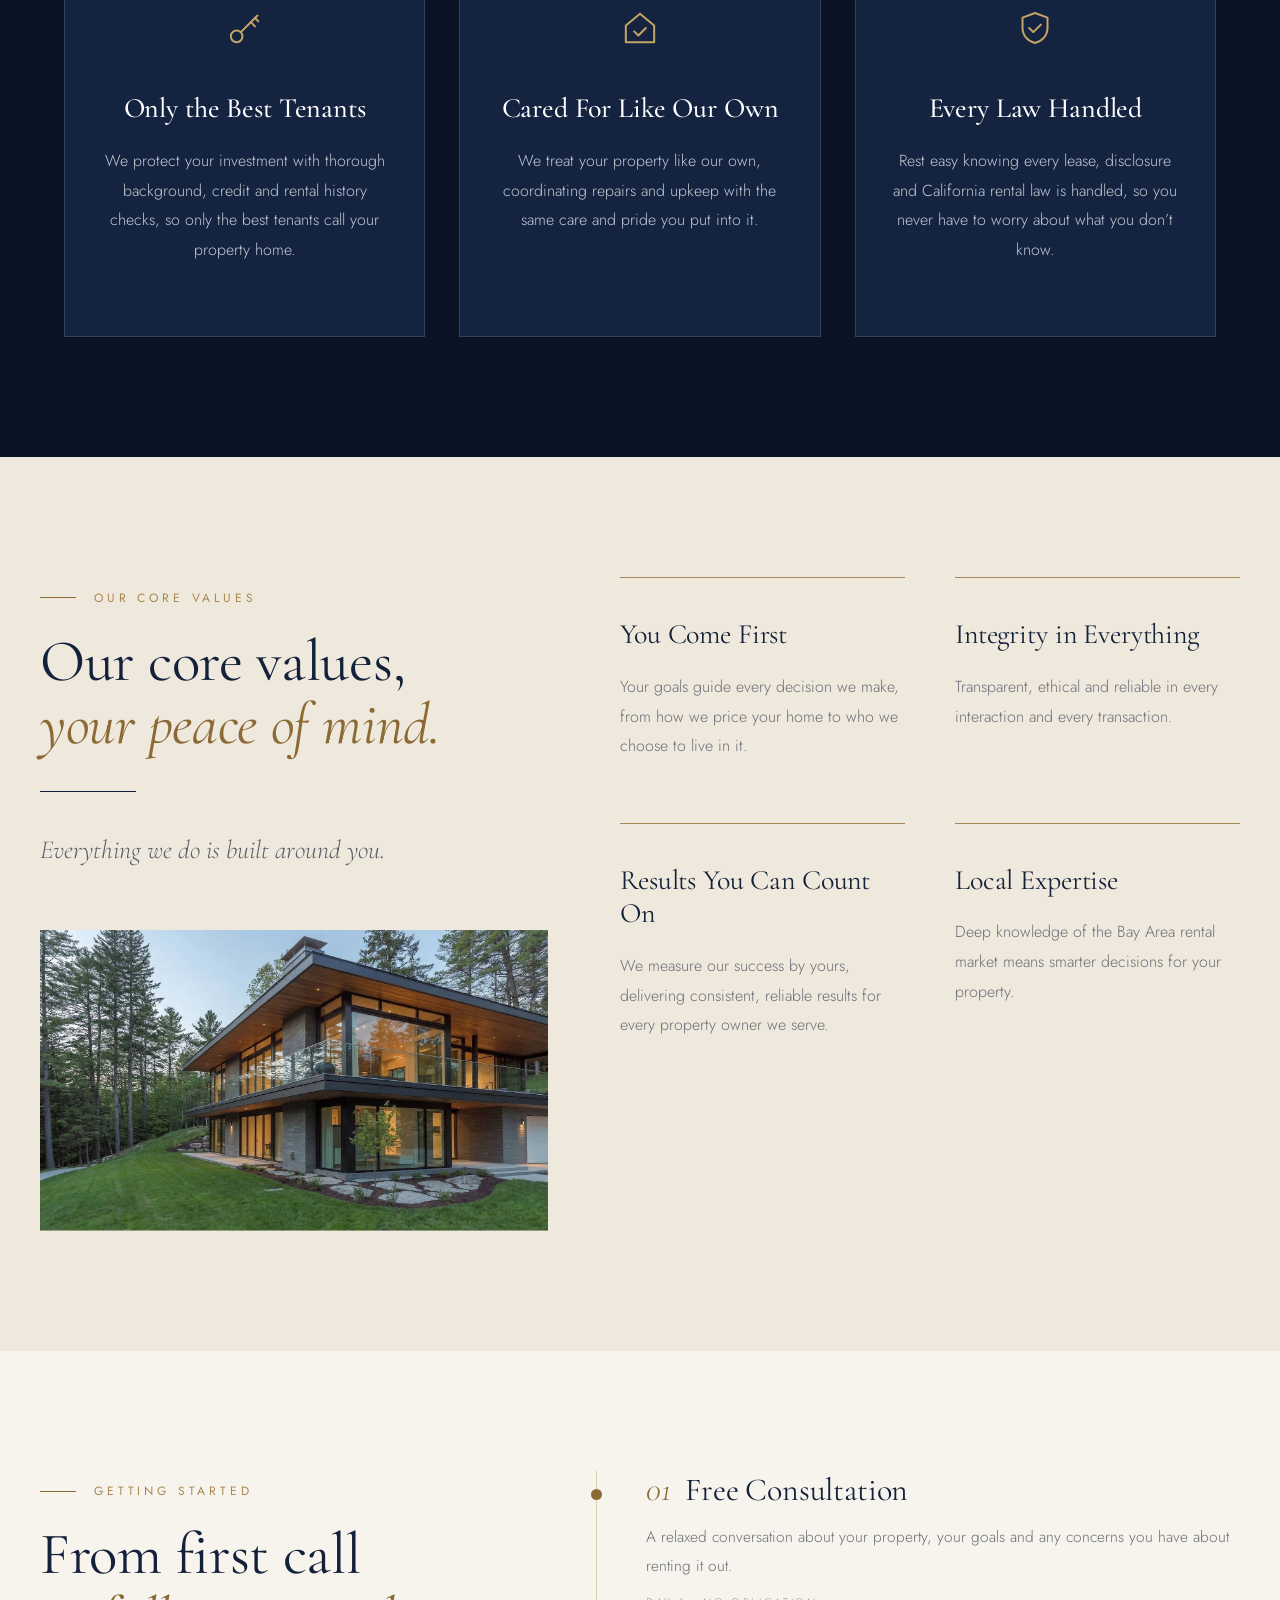
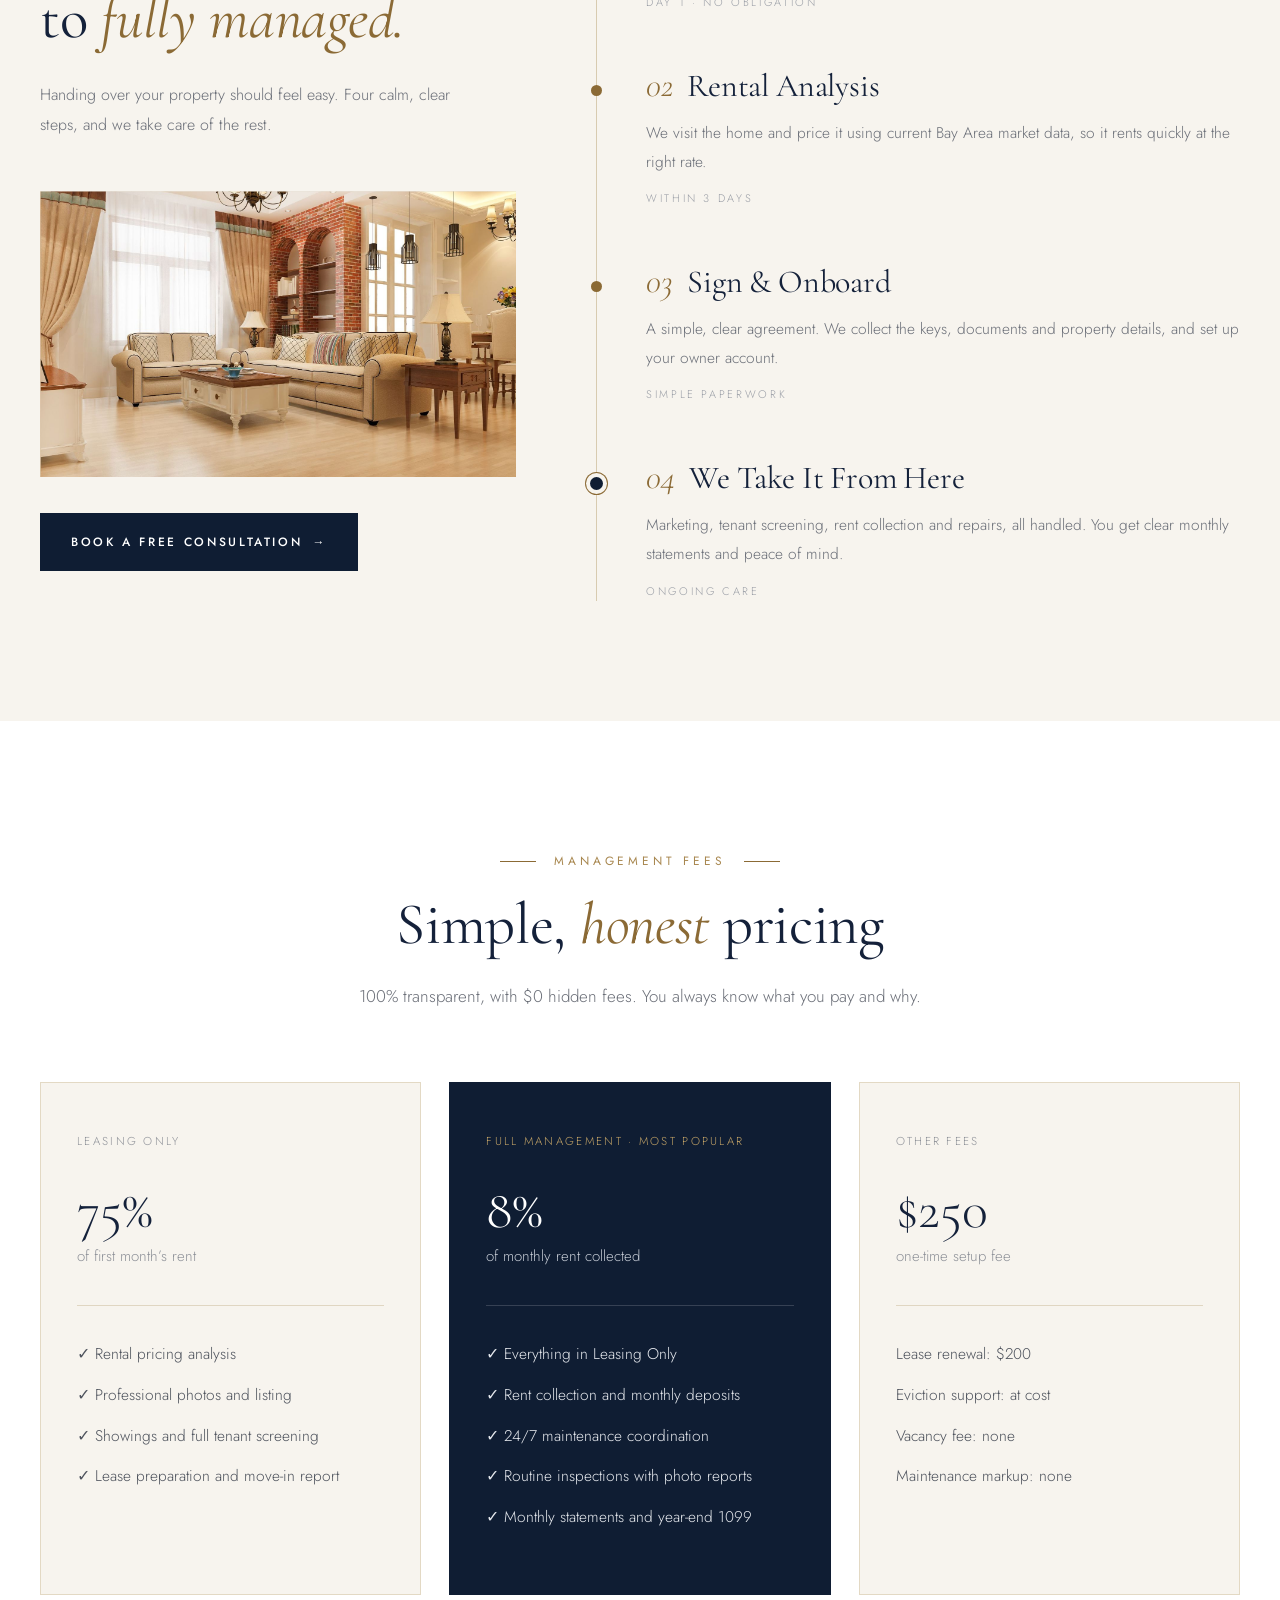
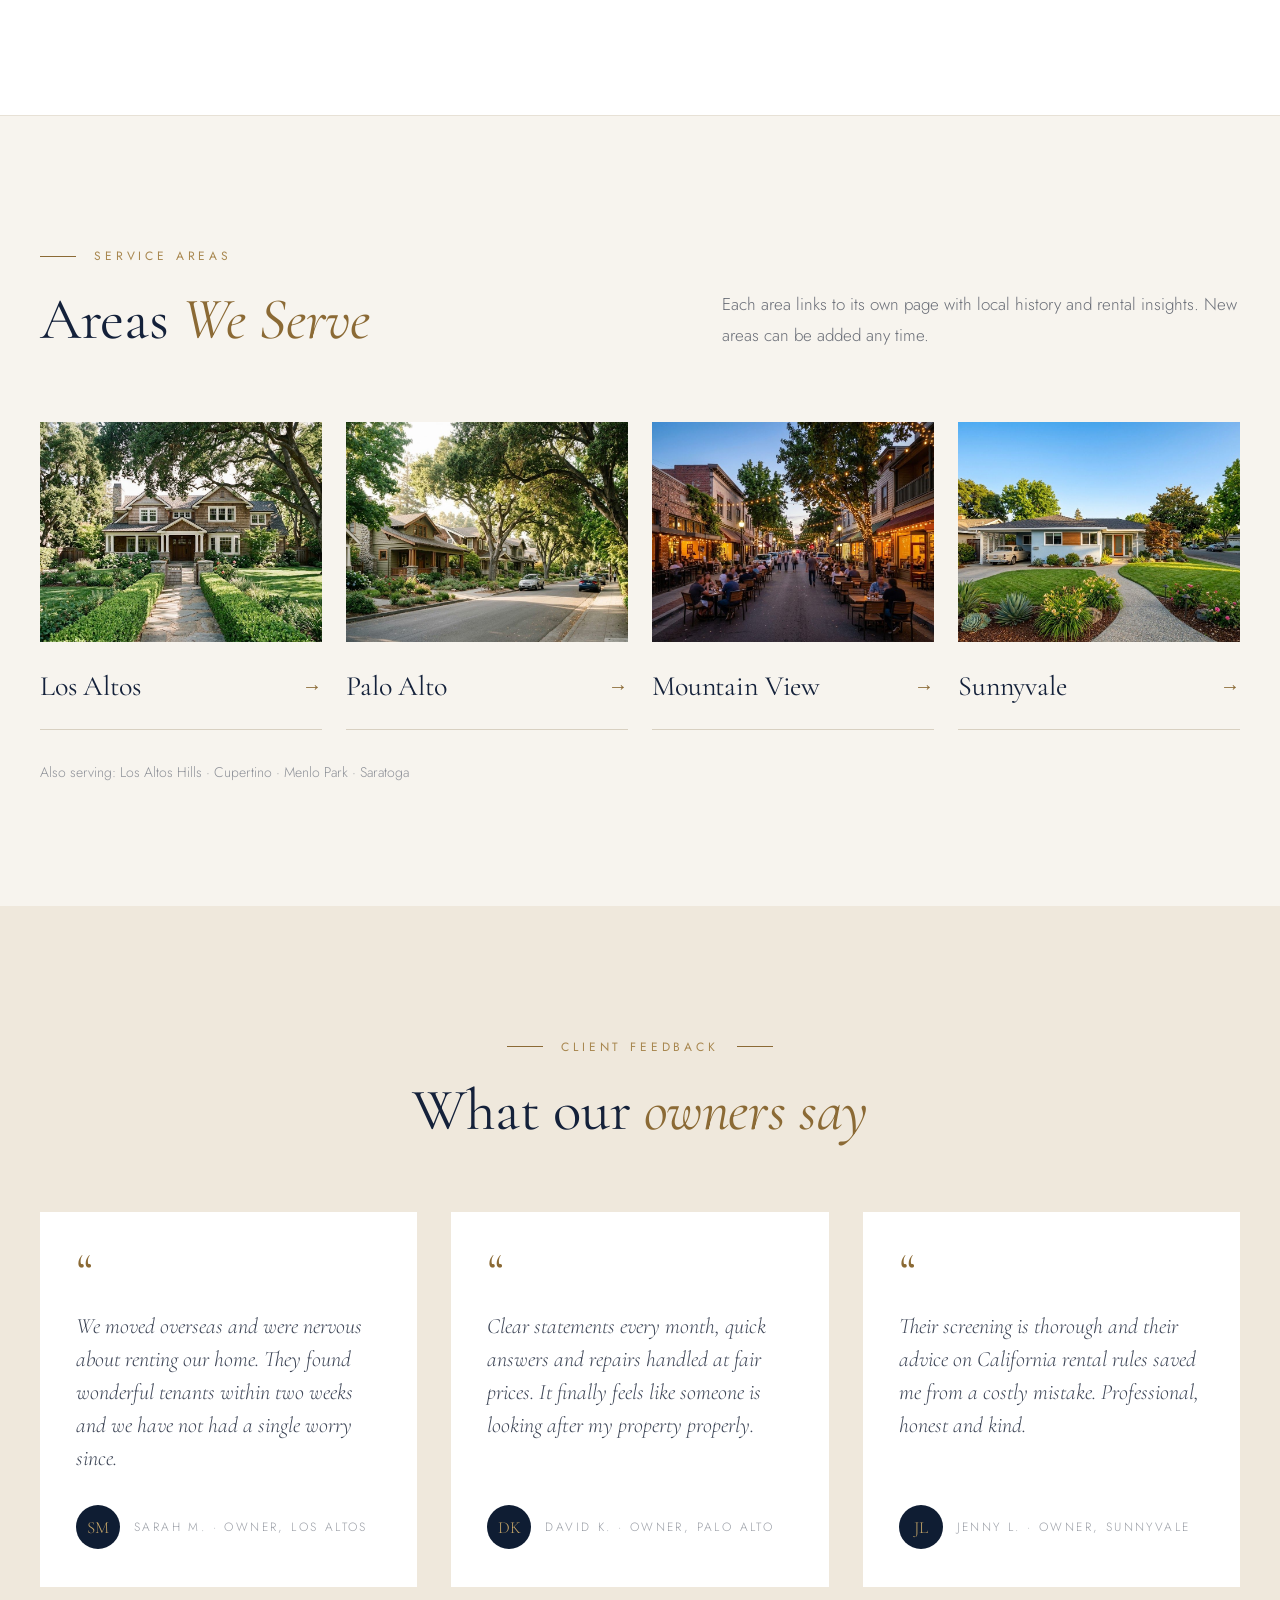
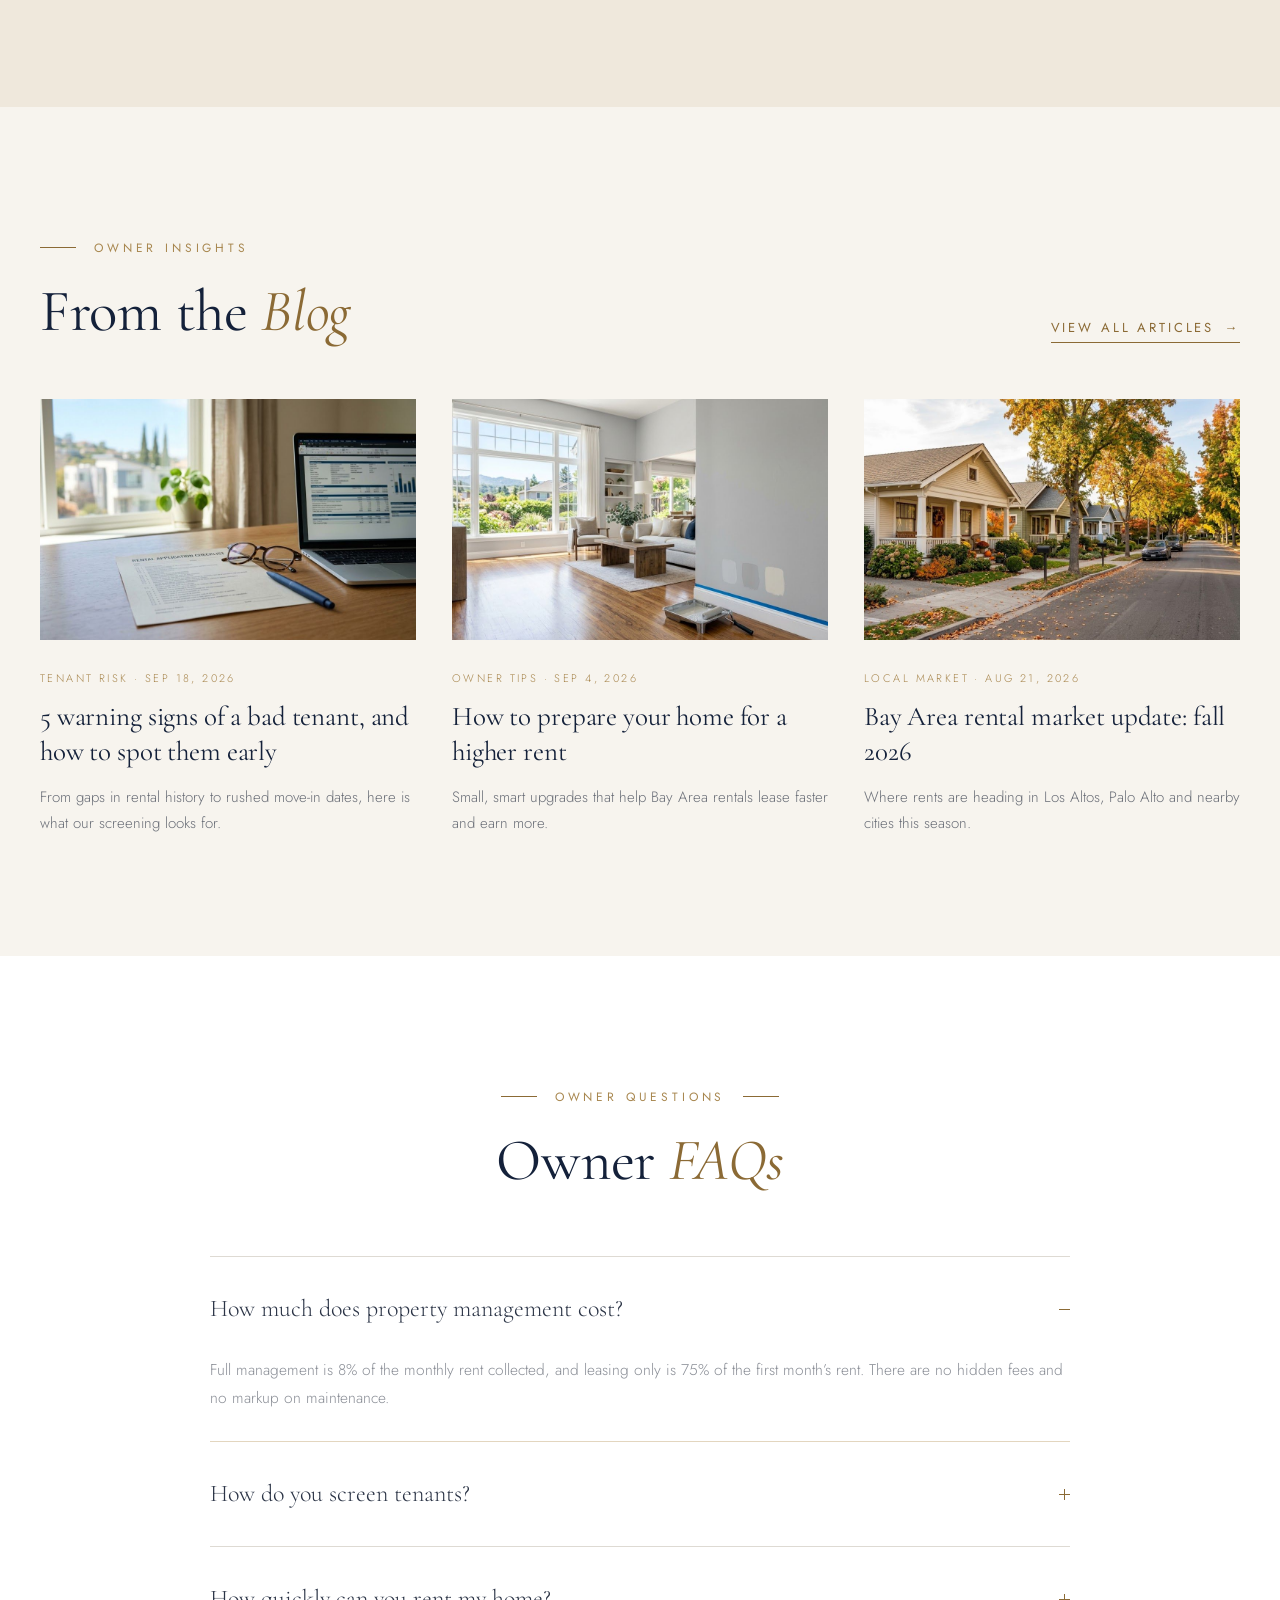
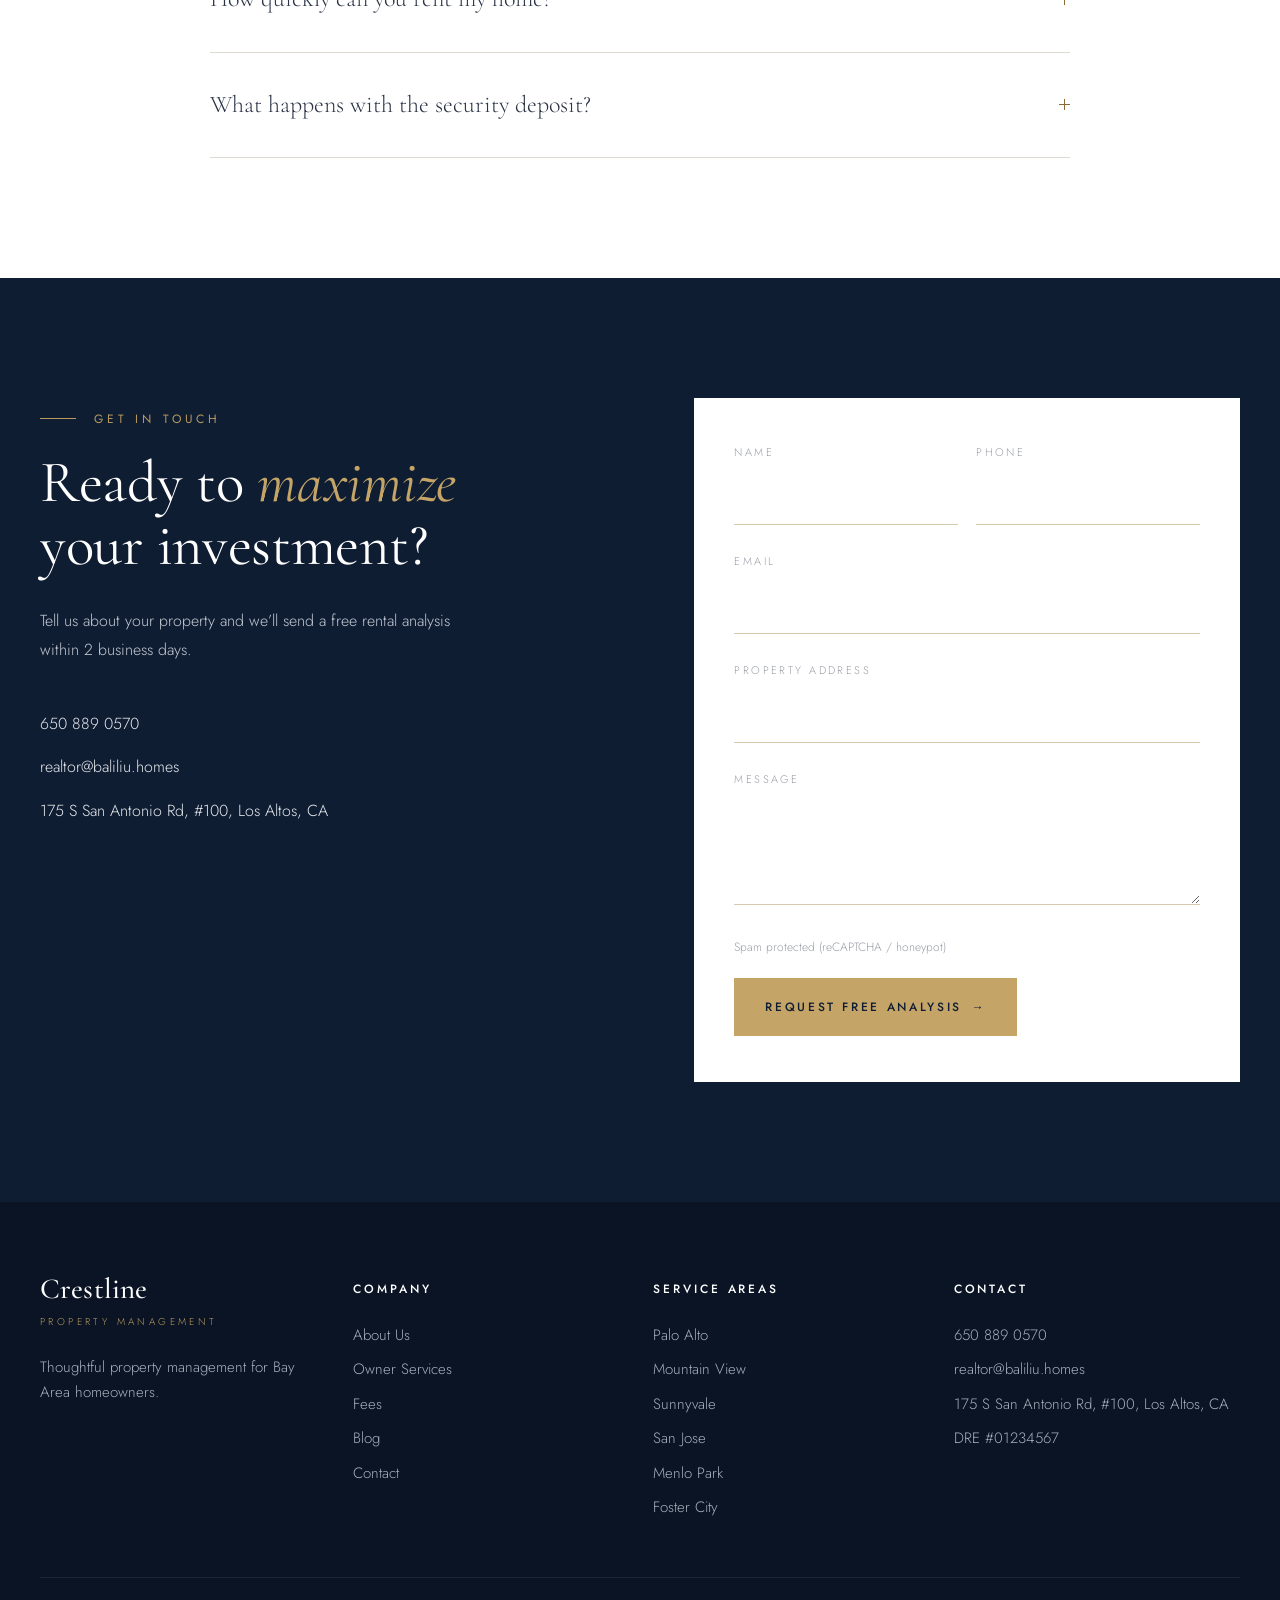
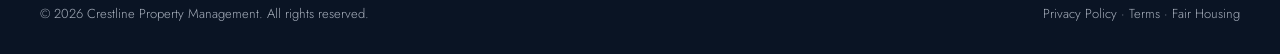
==== commit eb17295d: "v1 homepage: fill the Los Altos card with a stand-in photo; make the page build repeatable Co-Author" ====
--- a/index.html
+++ b/index.html
@@ -397,8 +397,7 @@
     </div>
     <div class="cl-areas">
       <a href="#" class="cl-area cl-zoom" data-reveal>
-        <div class="cl-ph" data-img="city-los-altos"><!--img--><div class="cl-ph__inner"><svg><use href="#i-image"/></svg>city-los-altos.jpg · 4:3
-          <span class="cl-ph__prompt">Village main street in Los Altos, California at golden hour, low-rise brick and stucco storefronts, mature street trees, planters and café umbrellas, a few pedestrians far in the distance, warm soft light, clear sky, editorial real-estate photography, photorealistic, natural light, Bay Area California setting, no text, no logos, no watermark, no visible faces</span></div><!--/img--></div>
+        <div class="cl-ph" data-img="city-los-altos"><!--img--><img class="cl-ph__img" src="assets/images/city-los-altos.jpg" alt="Los Altos village street" loading="lazy" decoding="async"><!--/img--></div>
         <div class="cl-area__row"><h3 class="cl-h cl-h3">Los Altos</h3><span class="arr">→</span></div>
       </a>
       <a href="palo-alto.html" class="cl-area cl-zoom" data-reveal style="--d:.1s">
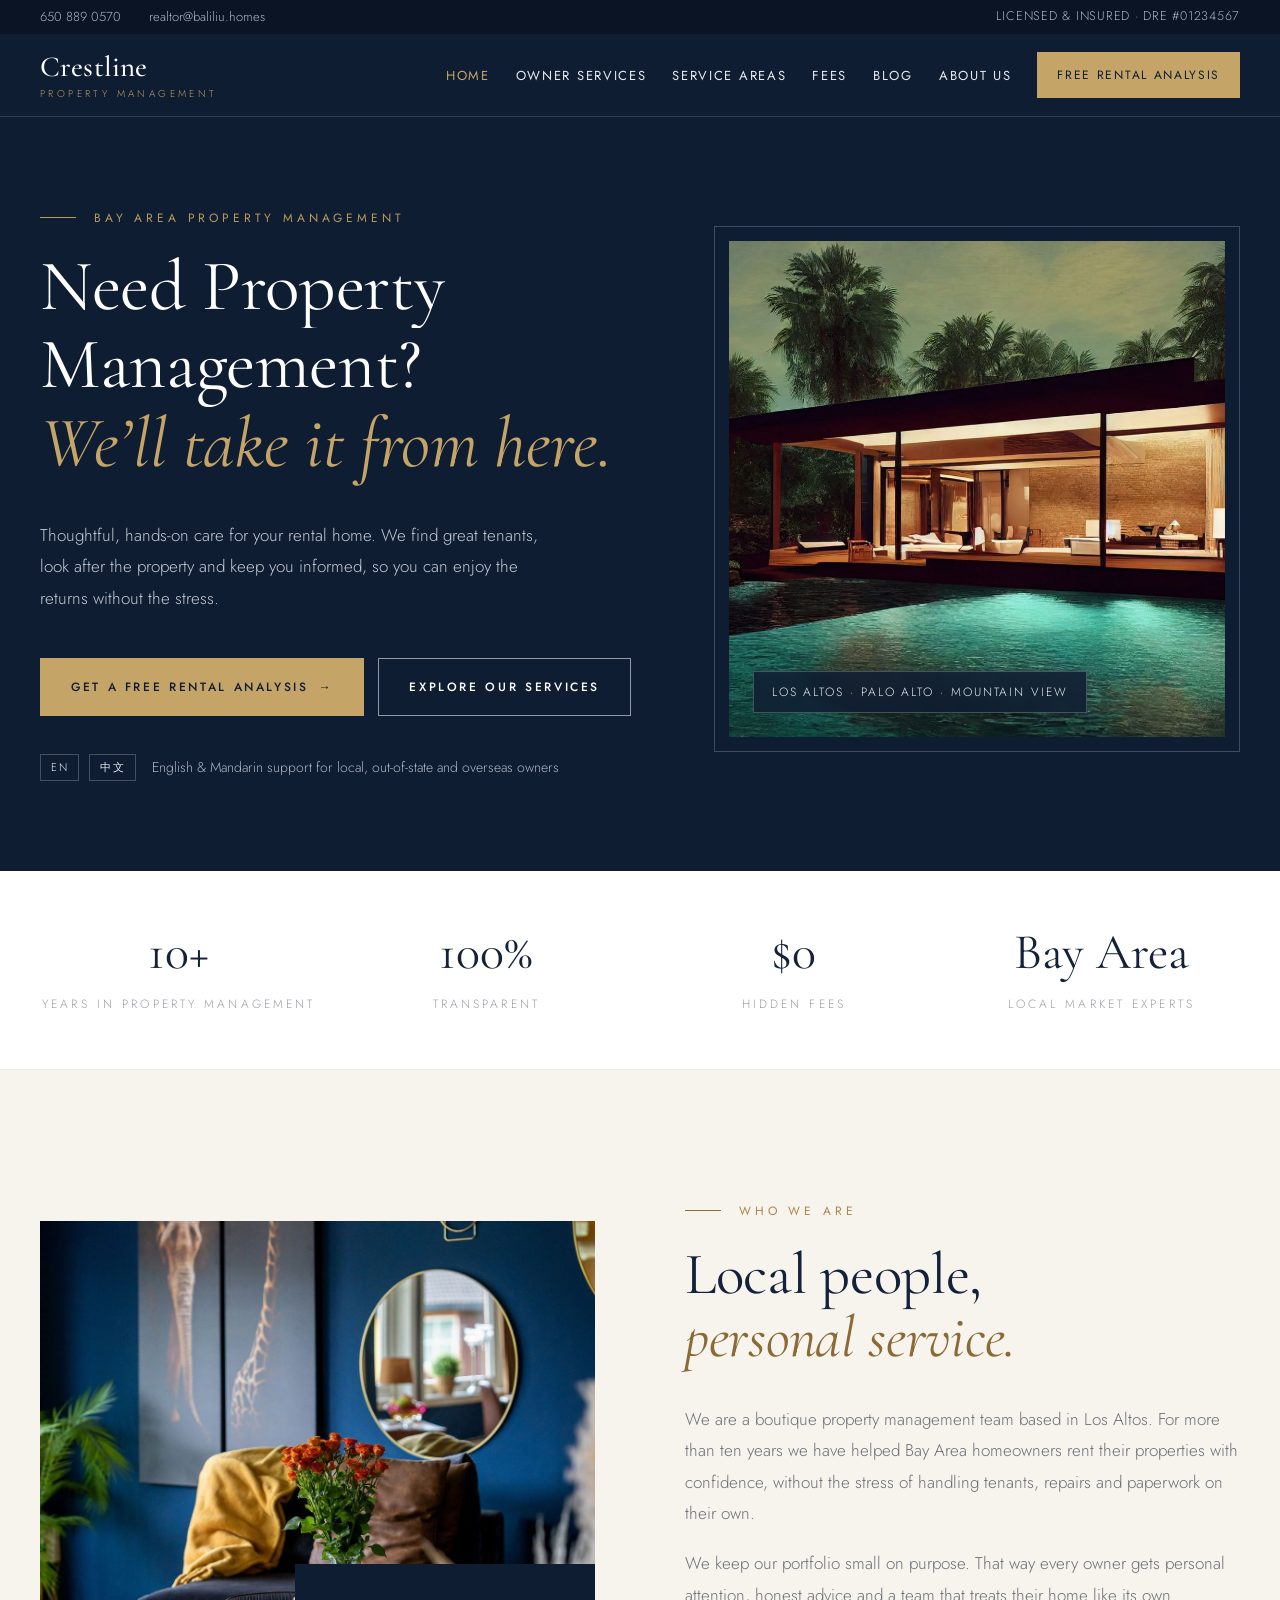
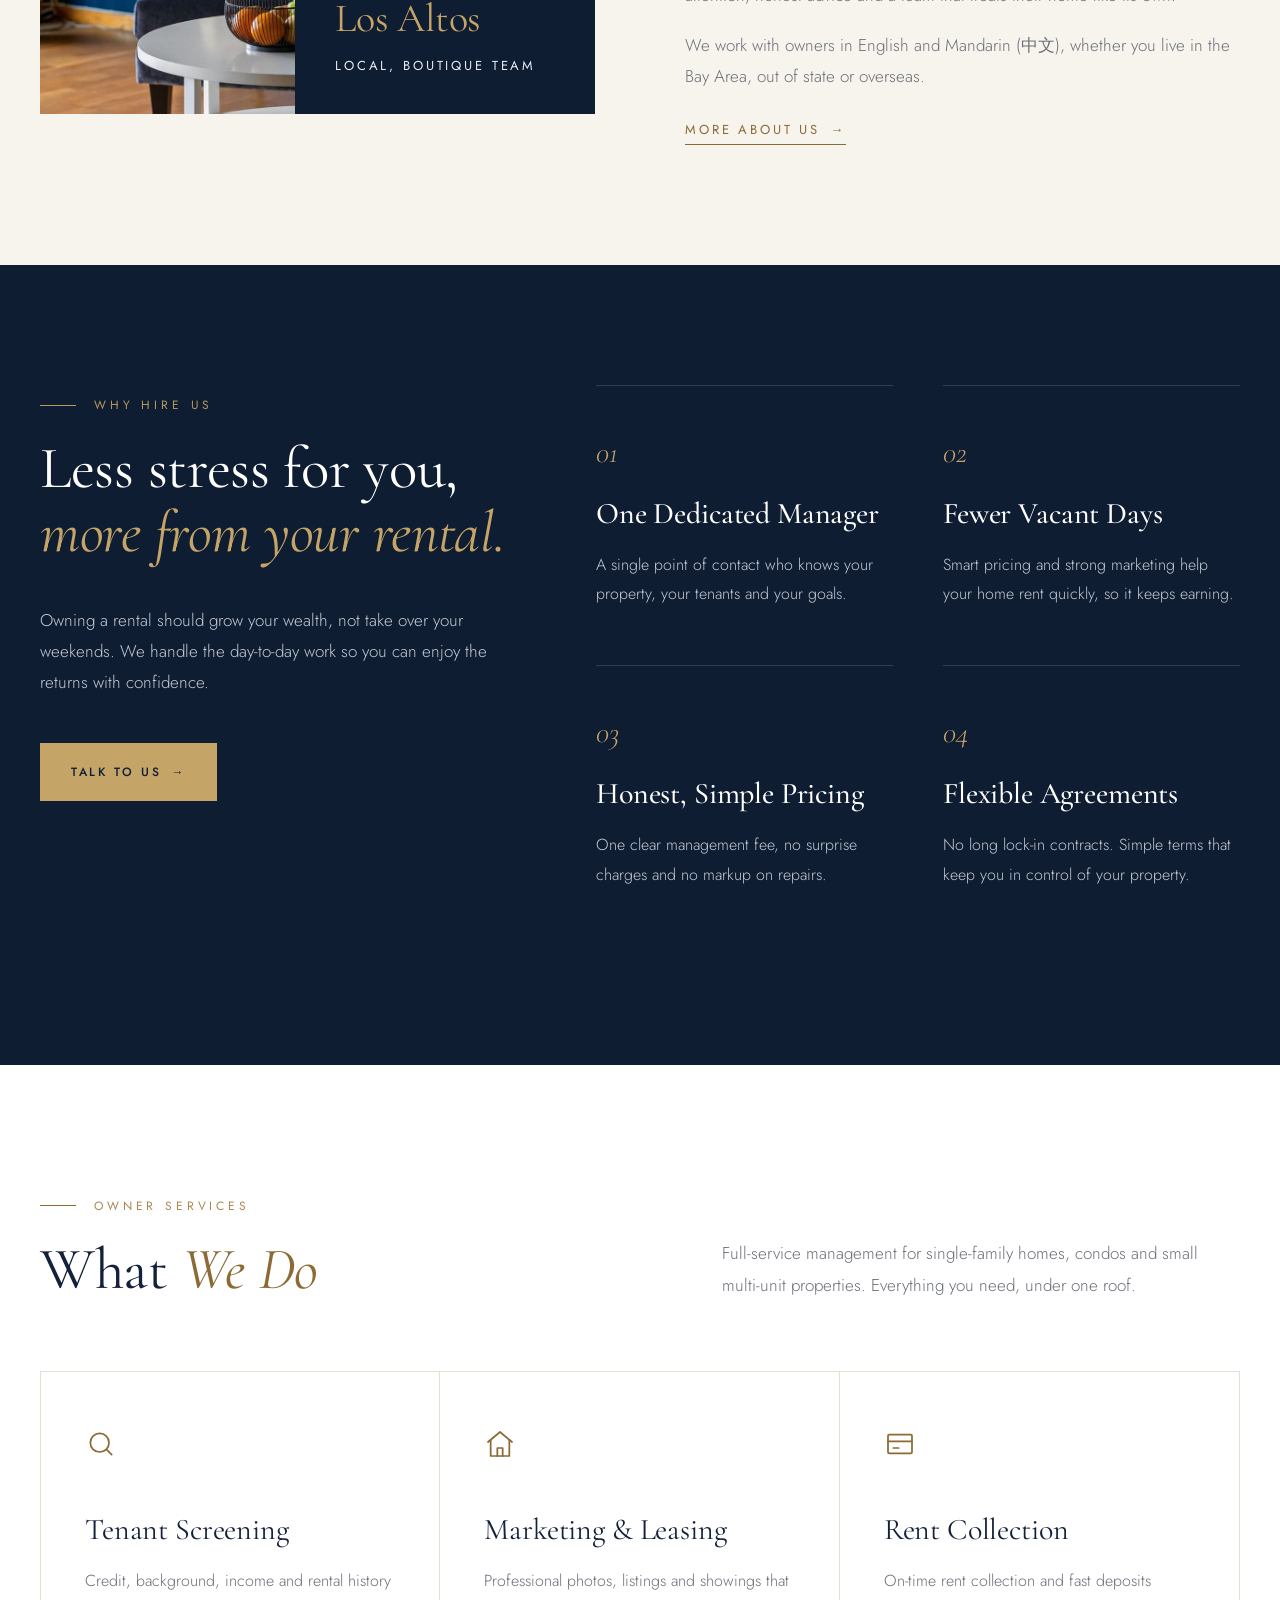
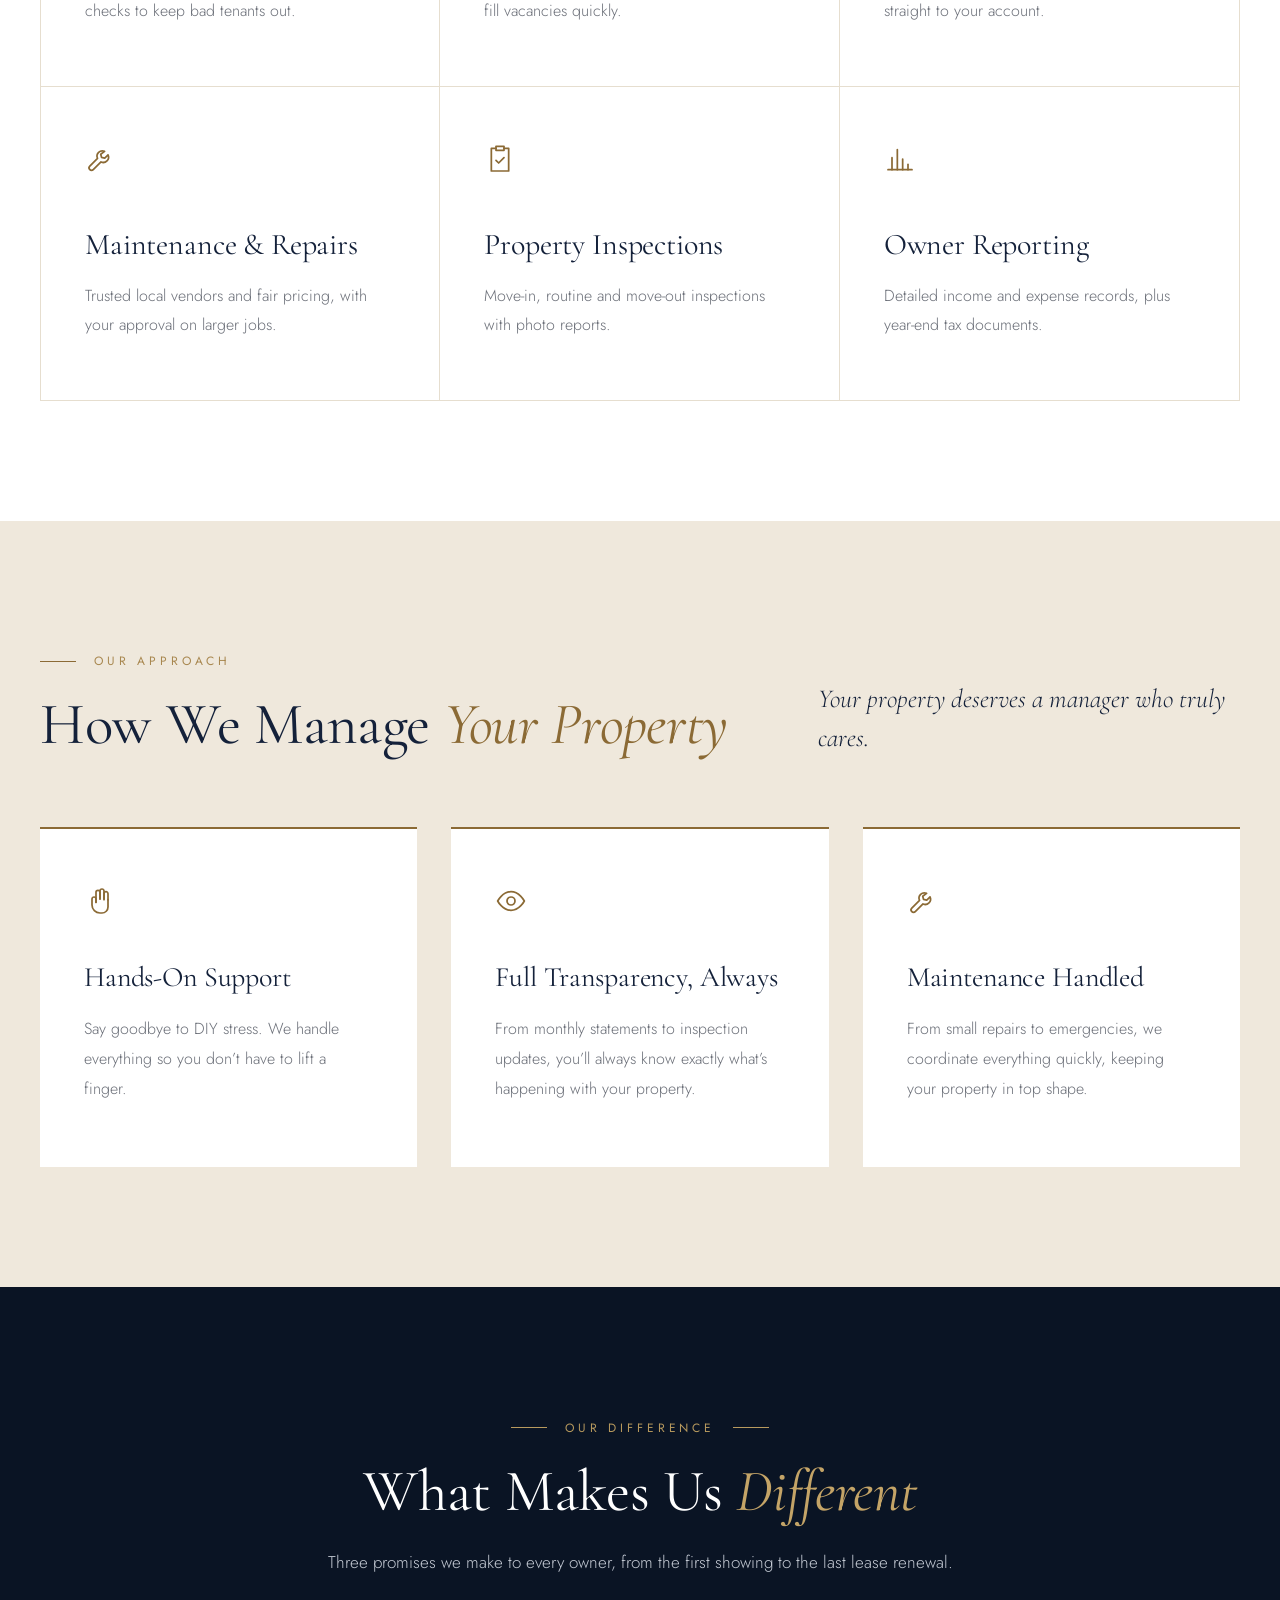
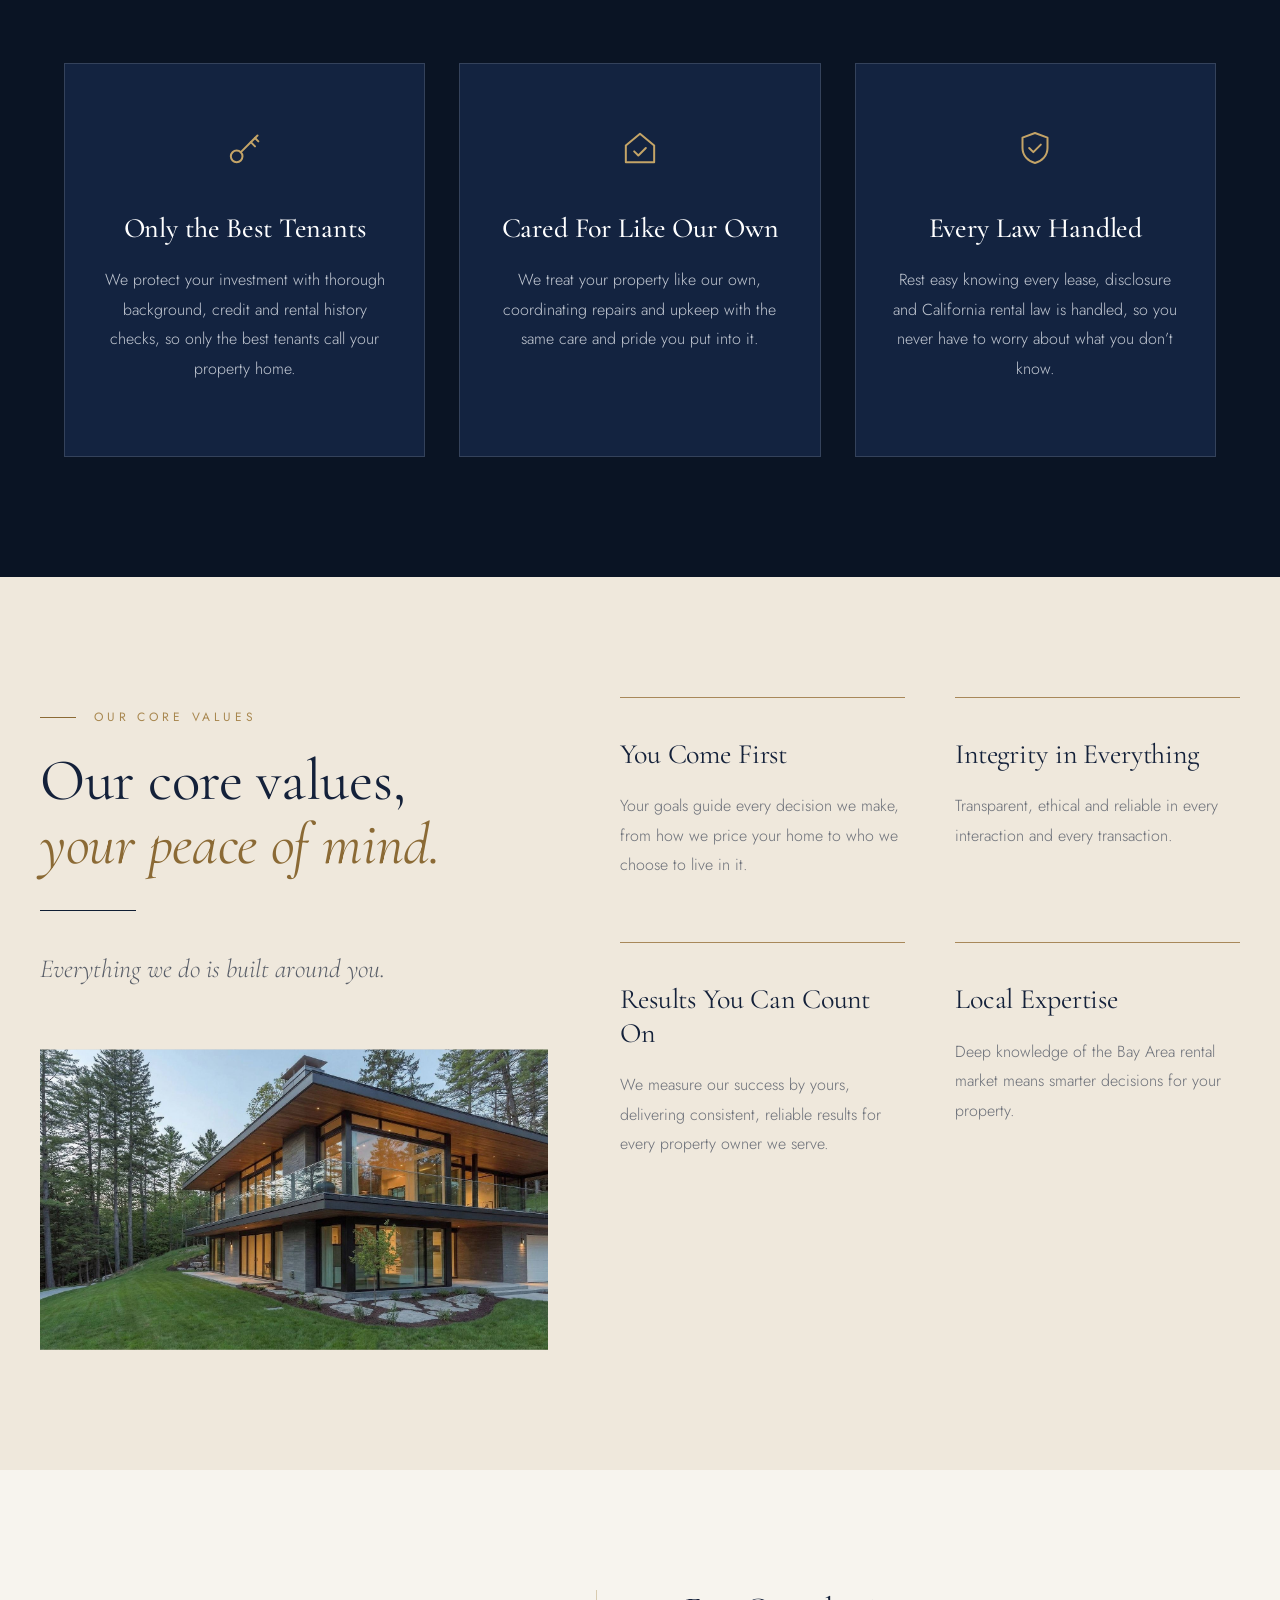
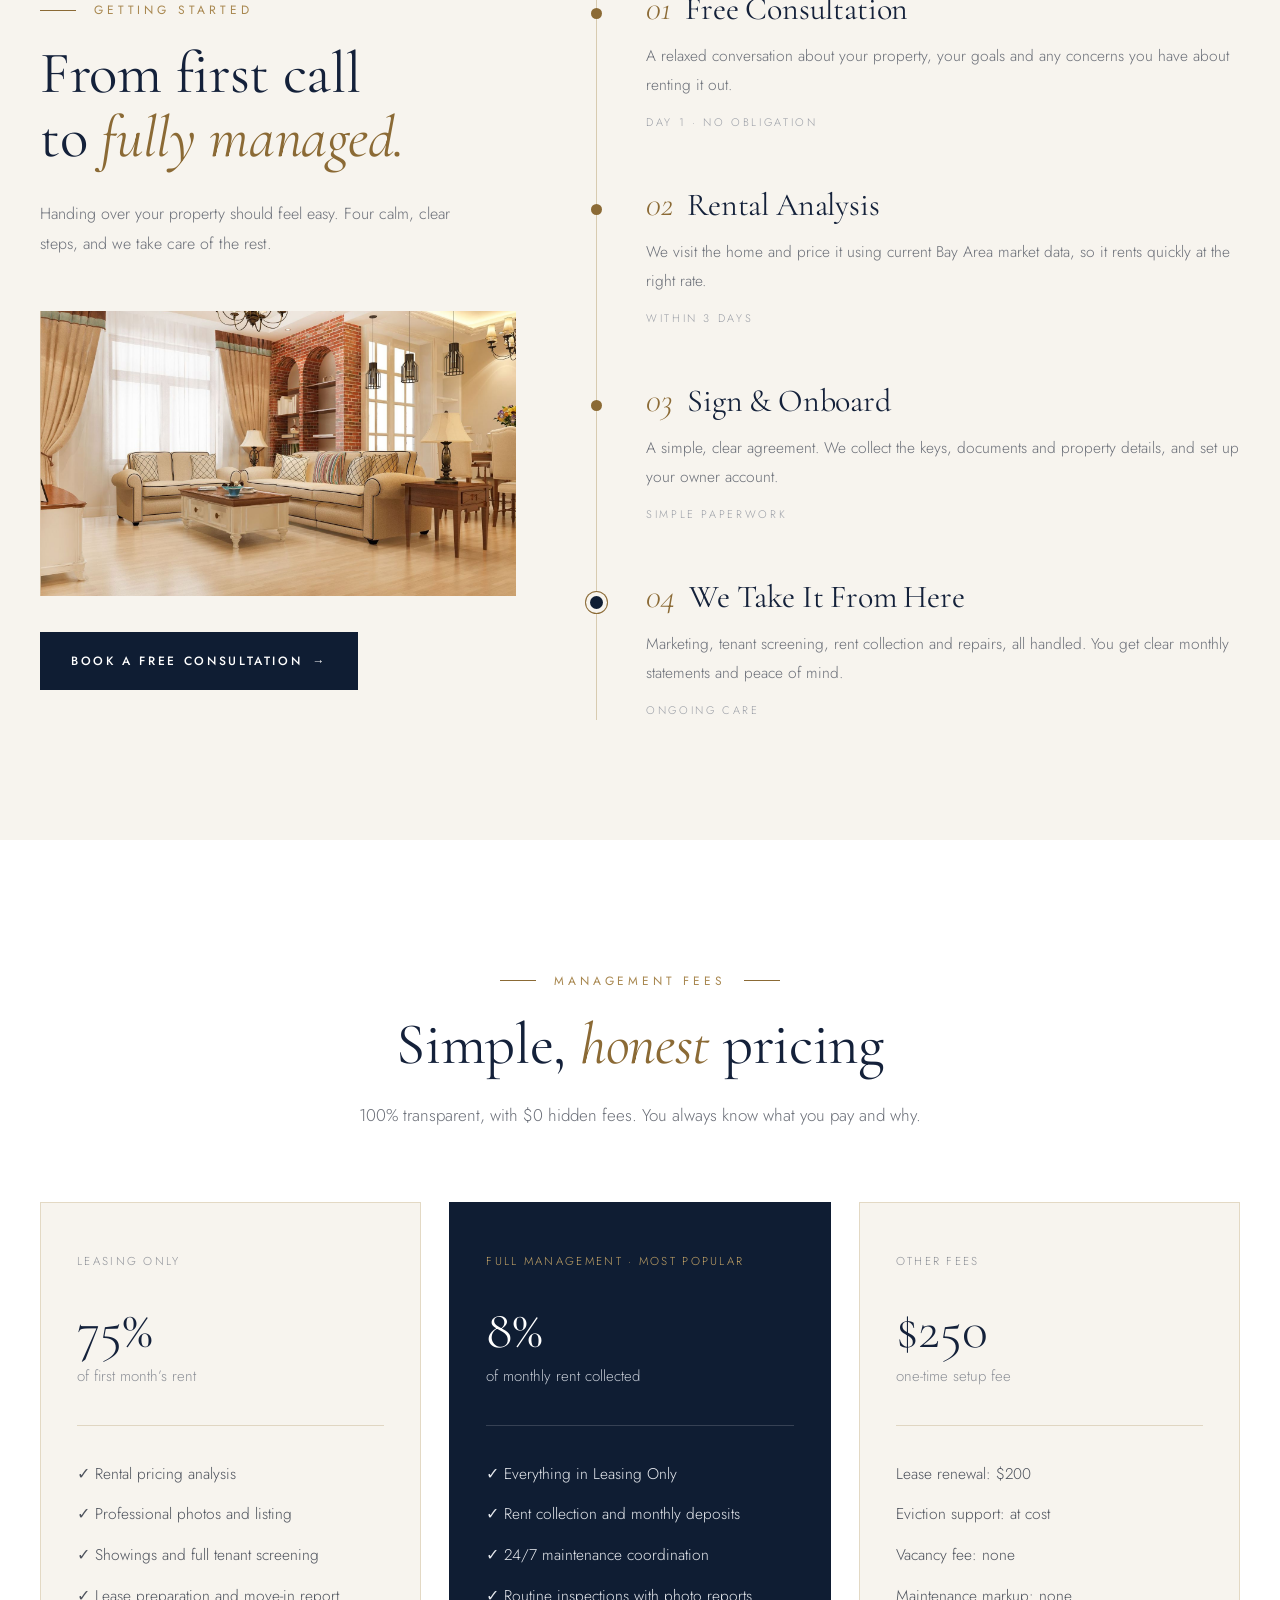
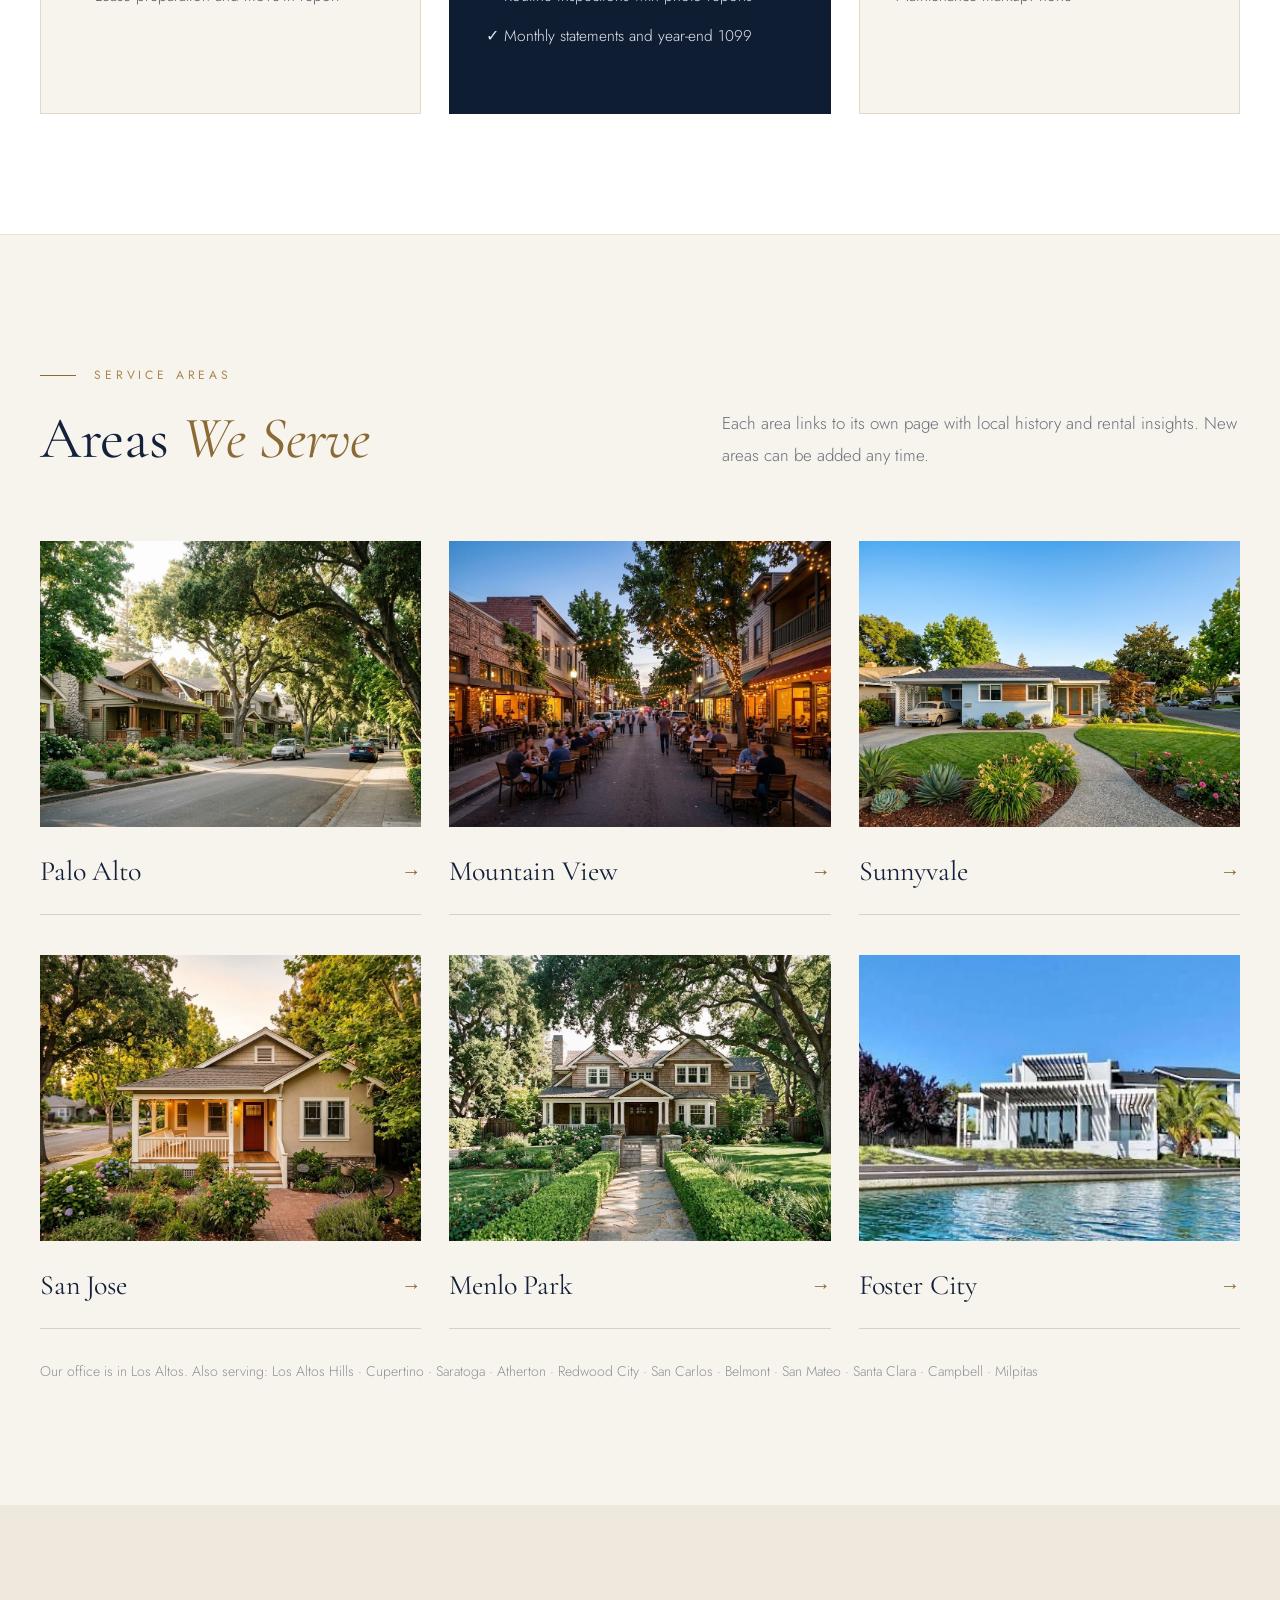
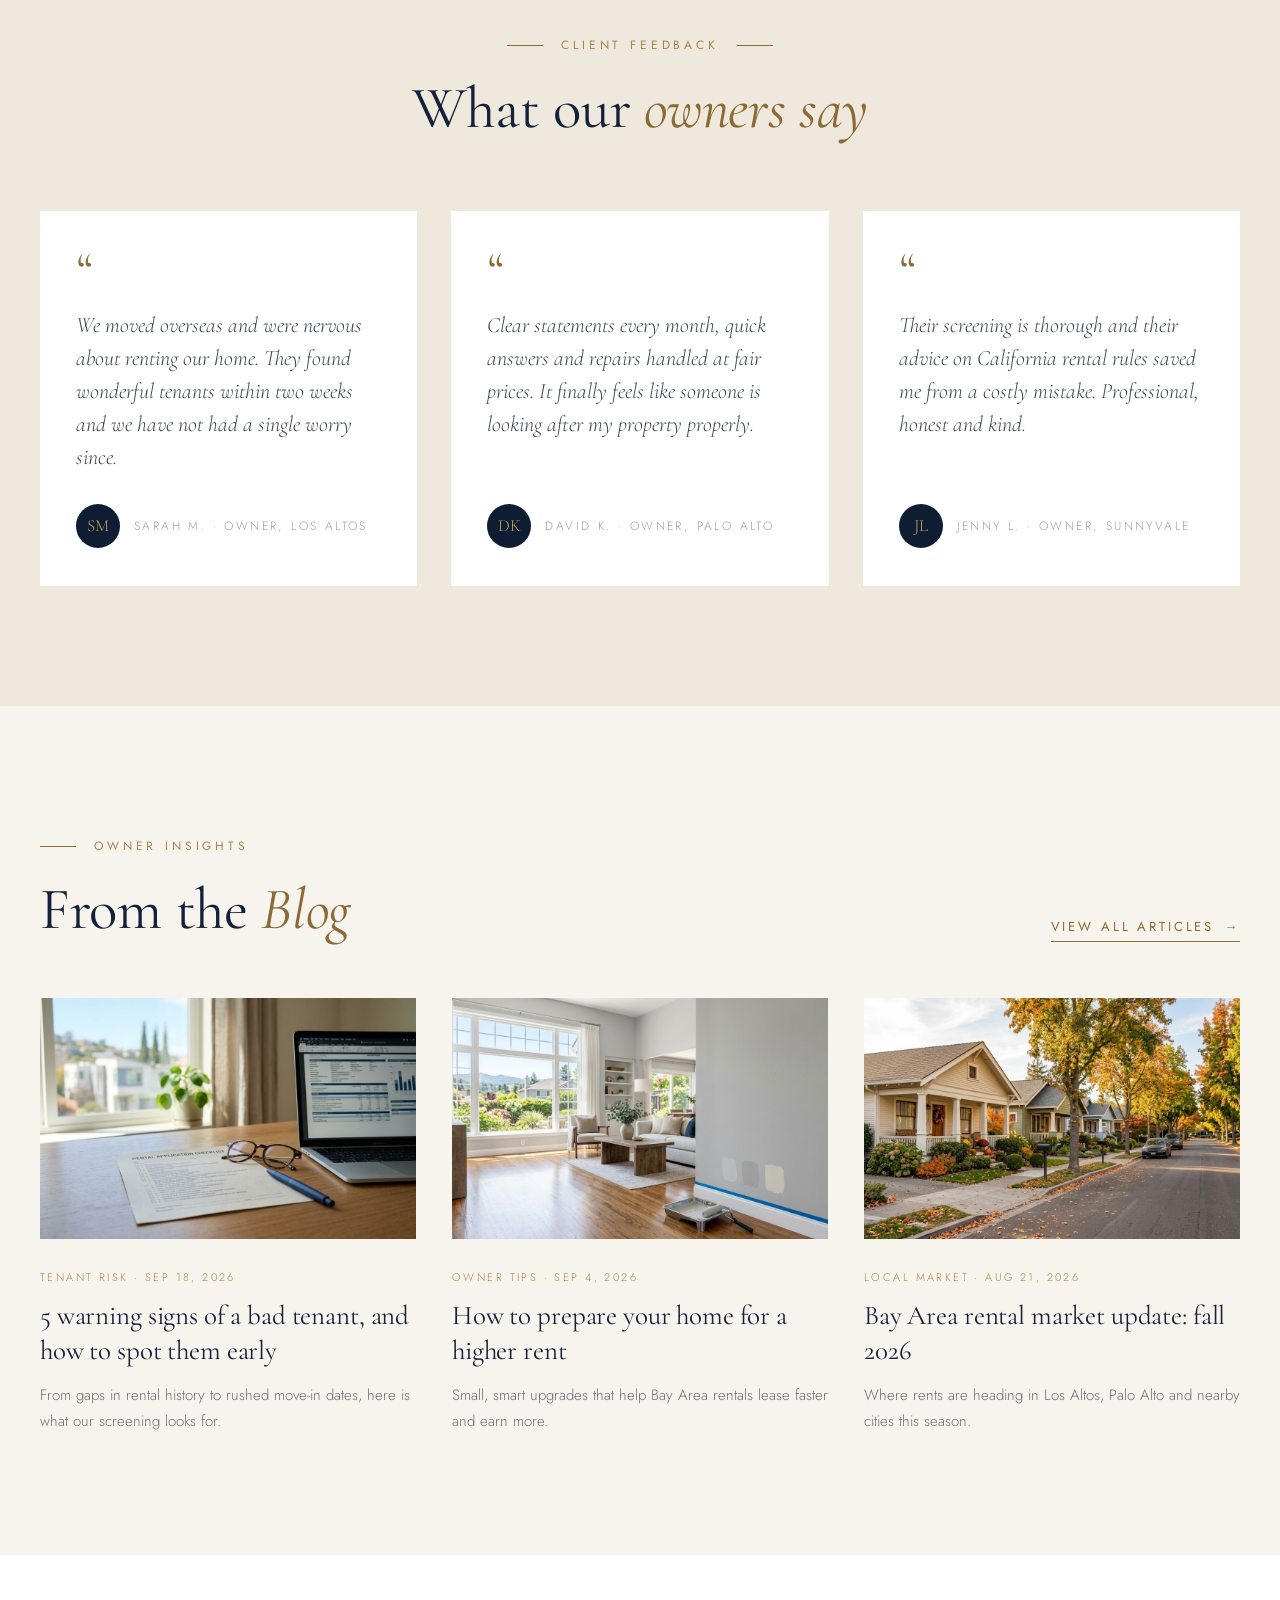
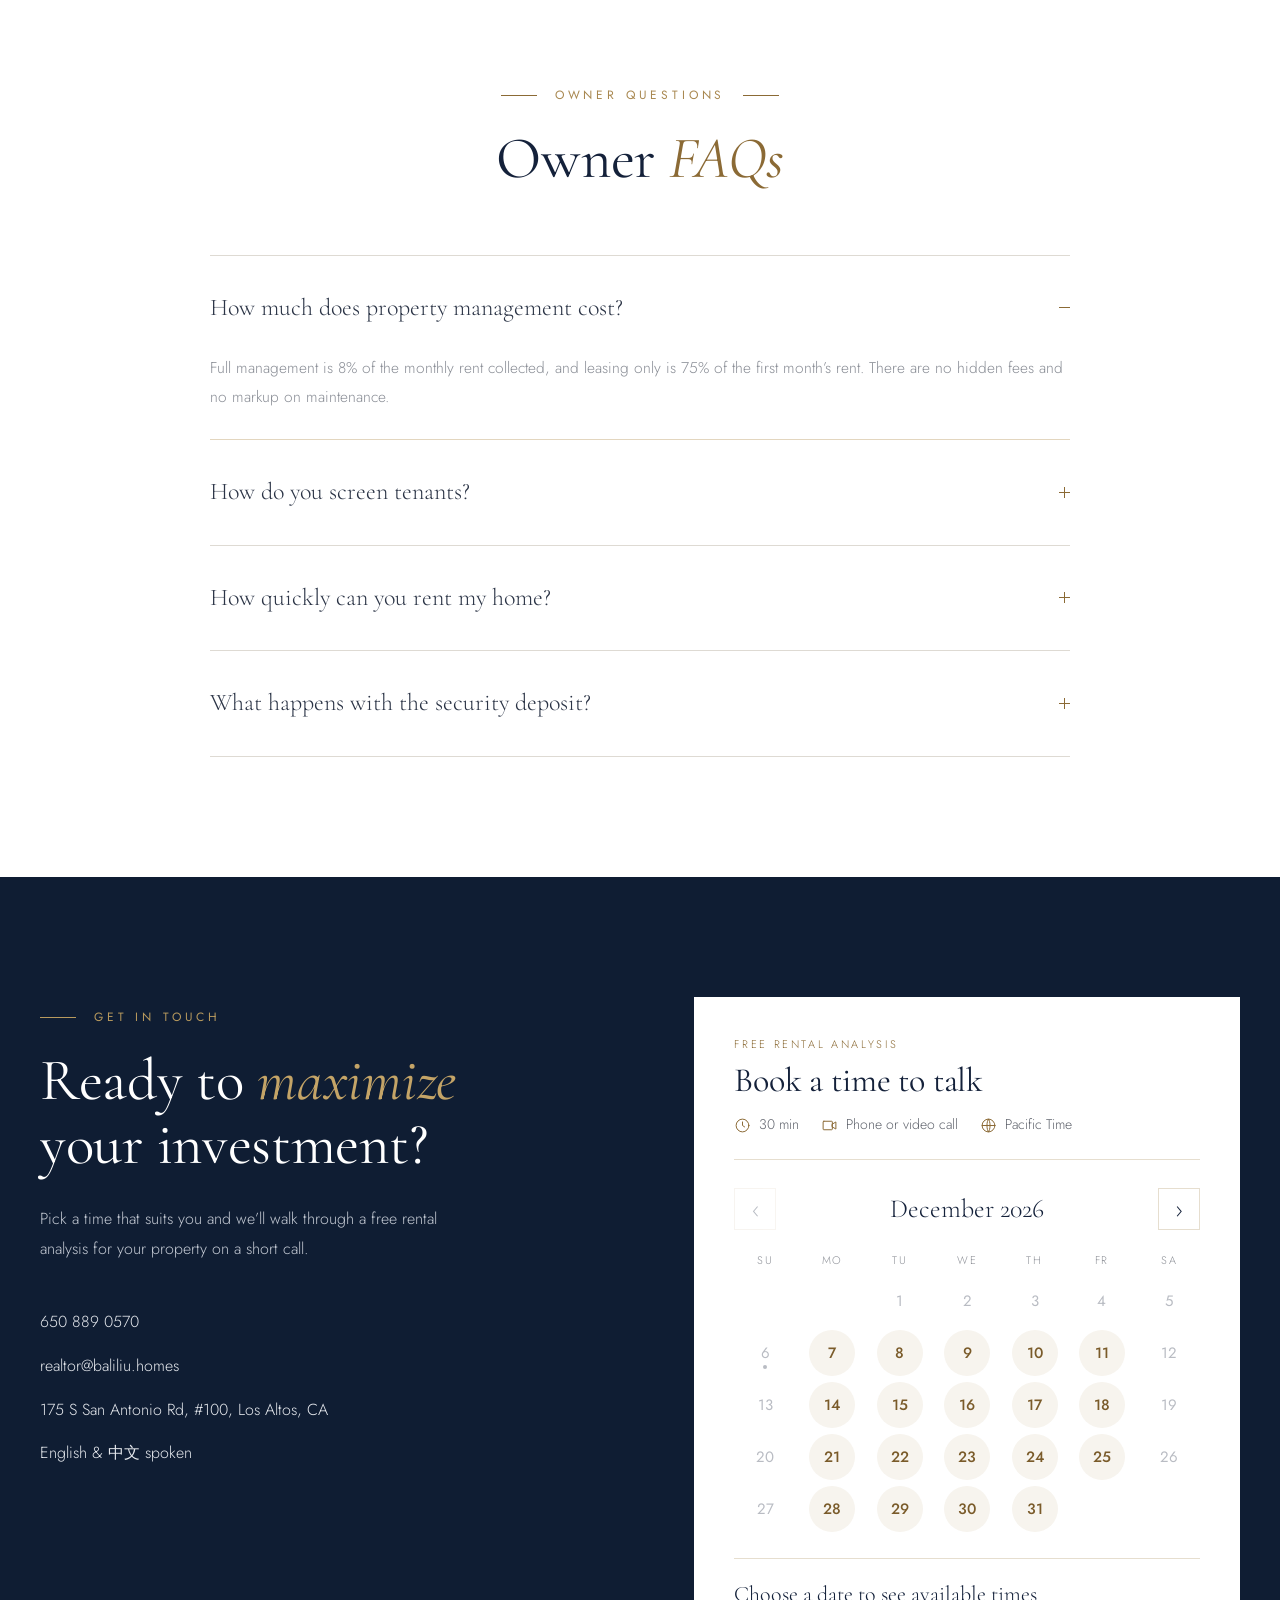
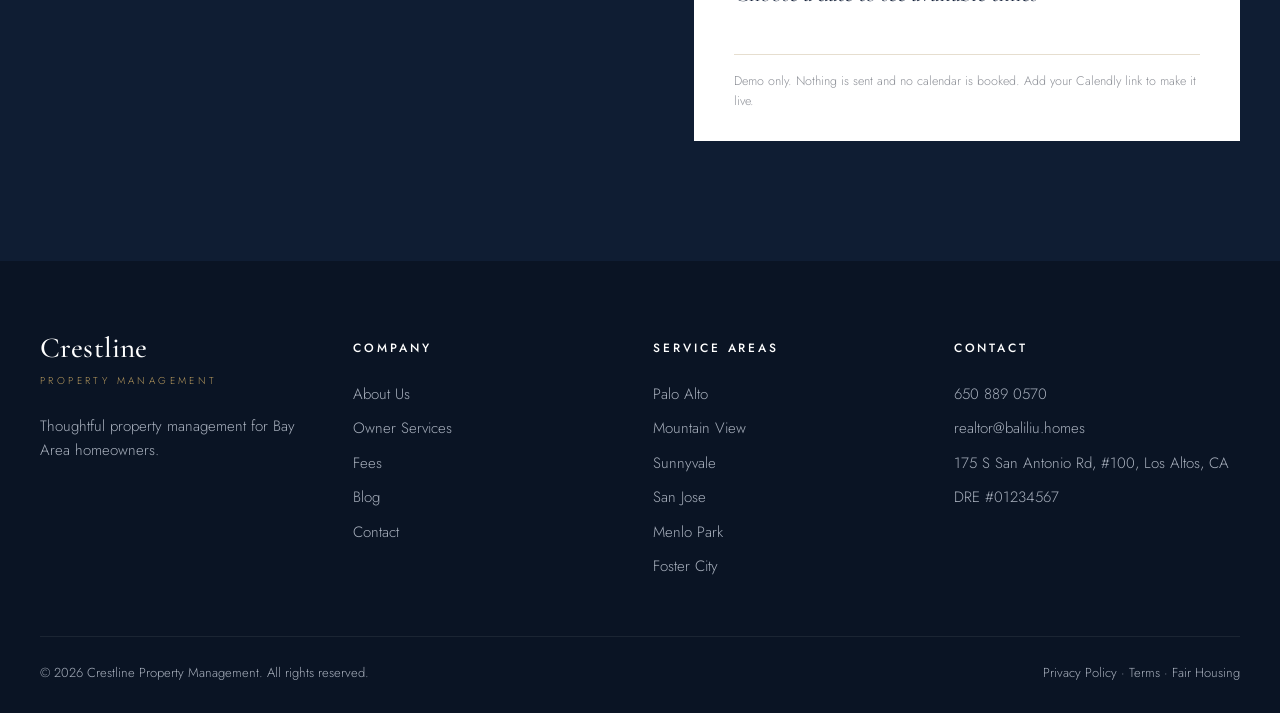
==== commit b623d1d4: "Make the v2 homepage the main homepage - index.html is now the v2 homepage (identical content to the" ====
--- a/index.html
+++ b/index.html
@@ -81,6 +81,7 @@
         <a href="#contact" class="cl-btn cl-btn--gold">Get a Free Rental Analysis <span class="arr">→</span></a>
         <a href="#services" class="cl-btn cl-btn--outline">Explore Our Services</a>
       </div>
+      <p class="cl-hero__lang" data-reveal style="--d:.75s"><span class="cl-hero__langtag">EN</span><span class="cl-hero__langtag">中文</span>English &amp; Mandarin support for local, out-of-state and overseas owners</p>
     </div>
     <div class="cl-hero__frame" data-reveal="fade" style="--d:.2s">
       <div class="cl-ph cl-ph--dark" data-img="home-hero" data-reveal="wipe" style="--d:.3s"><!--img--><img class="cl-ph__img cl-ph__img--parallax cl-parallax" src="assets/images/home-hero.jpg" alt="Modern glass-walled home glowing at dusk beside a pool" style="object-position:74% 50%" data-speed="0.06" fetchpriority="high" decoding="async"><!--/img--></div>
@@ -127,6 +128,7 @@
       <div data-reveal style="--d:.2s">
         <p>We are a boutique property management team based in Los Altos. For more than ten years we have helped Bay Area homeowners rent their properties with confidence, without the stress of handling tenants, repairs and paperwork on their own.</p>
         <p>We keep our portfolio small on purpose. That way every owner gets personal attention, honest advice and a team that treats their home like its own.</p>
+        <p>We work with owners in English and Mandarin (中文), whether you live in the Bay Area, out of state or overseas.</p>
       </div>
       <a href="#about" class="cl-link" data-reveal style="--d:.3s">More About Us <span class="arr">→</span></a>
     </div>
@@ -395,25 +397,33 @@
       </div>
       <p class="cl-head__aside" data-reveal style="--d:.2s">Each area links to its own page with local history and rental insights. New areas can be added any time.</p>
     </div>
-    <div class="cl-areas">
-      <a href="#" class="cl-area cl-zoom" data-reveal>
-        <div class="cl-ph" data-img="city-los-altos"><!--img--><img class="cl-ph__img" src="assets/images/city-los-altos.jpg" alt="Los Altos village street" loading="lazy" decoding="async"><!--/img--></div>
-        <div class="cl-area__row"><h3 class="cl-h cl-h3">Los Altos</h3><span class="arr">→</span></div>
-      </a>
-      <a href="palo-alto.html" class="cl-area cl-zoom" data-reveal style="--d:.1s">
-        <div class="cl-ph" data-img="city-palo-alto"><!--img--><img class="cl-ph__img" src="assets/images/city-palo-alto.jpg" alt="Palo Alto rental home" loading="lazy" decoding="async"><!--/img--></div>
+    <div class="cl-areas cl-areas--6">
+      <a href="palo-alto.html" class="cl-area cl-zoom" data-reveal>
+        <div class="cl-ph cl-ph--sm" data-img="city-palo-alto"><!--img--><img class="cl-ph__img" src="assets/images/city-palo-alto.jpg" alt="Palo Alto rental home" loading="lazy" decoding="async"><!--/img--></div>
         <div class="cl-area__row"><h3 class="cl-h cl-h3">Palo Alto</h3><span class="arr">→</span></div>
       </a>
-      <a href="#" class="cl-area cl-zoom" data-reveal style="--d:.2s">
-        <div class="cl-ph" data-img="city-mountain-view"><!--img--><img class="cl-ph__img" src="assets/images/city-mountain-view.jpg" alt="Mountain View rental home" loading="lazy" decoding="async"><!--/img--></div>
+      <a href="service-areas.html#cities" class="cl-area cl-zoom" data-reveal style="--d:.1s">
+        <div class="cl-ph cl-ph--sm" data-img="city-mountain-view"><!--img--><img class="cl-ph__img" src="assets/images/city-mountain-view.jpg" alt="Mountain View rental home" loading="lazy" decoding="async"><!--/img--></div>
         <div class="cl-area__row"><h3 class="cl-h cl-h3">Mountain View</h3><span class="arr">→</span></div>
       </a>
-      <a href="#" class="cl-area cl-zoom" data-reveal style="--d:.3s">
-        <div class="cl-ph" data-img="city-sunnyvale"><!--img--><img class="cl-ph__img" src="assets/images/city-sunnyvale.jpg" alt="Sunnyvale rental home" loading="lazy" decoding="async"><!--/img--></div>
+      <a href="service-areas.html#cities" class="cl-area cl-zoom" data-reveal style="--d:.2s">
+        <div class="cl-ph cl-ph--sm" data-img="city-sunnyvale"><!--img--><img class="cl-ph__img" src="assets/images/city-sunnyvale.jpg" alt="Sunnyvale rental home" loading="lazy" decoding="async"><!--/img--></div>
         <div class="cl-area__row"><h3 class="cl-h cl-h3">Sunnyvale</h3><span class="arr">→</span></div>
       </a>
-    </div>
-    <p class="cl-areas__more" data-reveal>Also serving: Los Altos Hills · Cupertino · Menlo Park · Saratoga</p>
+      <a href="service-areas.html#cities" class="cl-area cl-zoom" data-reveal>
+        <div class="cl-ph cl-ph--sm" data-img="city-san-jose"><!--img--><img class="cl-ph__img" src="assets/images/city-san-jose.jpg" alt="San Jose rental home" loading="lazy" decoding="async"><!--/img--></div>
+        <div class="cl-area__row"><h3 class="cl-h cl-h3">San Jose</h3><span class="arr">→</span></div>
+      </a>
+      <a href="service-areas.html#cities" class="cl-area cl-zoom" data-reveal style="--d:.1s">
+        <div class="cl-ph cl-ph--sm" data-img="city-menlo-park"><!--img--><img class="cl-ph__img" src="assets/images/city-menlo-park.jpg" alt="Menlo Park rental home" loading="lazy" decoding="async"><!--/img--></div>
+        <div class="cl-area__row"><h3 class="cl-h cl-h3">Menlo Park</h3><span class="arr">→</span></div>
+      </a>
+      <a href="service-areas.html#cities" class="cl-area cl-zoom" data-reveal style="--d:.2s">
+        <div class="cl-ph cl-ph--sm" data-img="city-foster-city"><!--img--><img class="cl-ph__img" src="assets/images/city-foster-city.jpg" alt="Foster City rental home" loading="lazy" decoding="async"><!--/img--></div>
+        <div class="cl-area__row"><h3 class="cl-h cl-h3">Foster City</h3><span class="arr">→</span></div>
+      </a>
+    </div>
+    <p class="cl-areas__more" data-reveal>Our office is in Los Altos. Also serving: Los Altos Hills · Cupertino · Saratoga · Atherton · Redwood City · San Carlos · Belmont · San Mateo · Santa Clara · Campbell · Milpitas</p>
   </div>
 </section>
 
@@ -511,24 +521,17 @@
     <div>
       <div class="cl-eyebrow" data-reveal>Get in Touch</div>
       <h2 class="cl-h cl-h--light cl-h2" data-reveal style="--d:.1s">Ready to <em>maximize</em><br>your investment?</h2>
-      <p class="cl-lead" data-reveal style="--d:.2s">Tell us about your property and we’ll send a free rental analysis within 2 business days.</p>
+      <p class="cl-lead" data-reveal style="--d:.2s">Pick a time that suits you and we’ll walk through a free rental analysis for your property on a short call.</p>
       <ul class="cl-contact__info" data-reveal style="--d:.3s">
         <li><a href="tel:6508890570">650 889 0570</a></li>
         <li><a href="mailto:realtor@baliliu.homes">realtor@baliliu.homes</a></li>
         <li>175 S San Antonio Rd, #100, Los Altos, CA</li>
+        <li>English &amp; 中文 spoken</li>
       </ul>
     </div>
-    <form class="cl-form" data-reveal="right" style="--d:.15s" novalidate>
-      <div class="cl-field cl-field--half"><label for="f-name">Name</label><input id="f-name" name="name" type="text" required></div>
-      <div class="cl-field cl-field--half"><label for="f-phone">Phone</label><input id="f-phone" name="phone" type="tel"></div>
-      <div class="cl-field"><label for="f-email">Email</label><input id="f-email" name="email" type="email" required></div>
-      <div class="cl-field"><label for="f-address">Property Address</label><input id="f-address" name="address" type="text"></div>
-      <div class="cl-field"><label for="f-message">Message</label><textarea id="f-message" name="message"></textarea></div>
-      <input class="cl-hp" type="text" name="website" tabindex="-1" autocomplete="off" aria-hidden="true">
-      <p class="cl-form__note">Spam protected (reCAPTCHA / honeypot)</p>
-      <button type="submit" class="cl-btn cl-btn--gold">Request Free Analysis <span class="arr">→</span></button>
-      <p class="cl-form__ok" role="status">Thank you. We’ll be in touch within 2 business days.</p>
-    </form>
+    <div class="cl-book" id="booking" data-booking data-reveal="right" style="--d:.15s">
+      <noscript><p>Please enable JavaScript to pick a time, or call <a href="tel:6508890570">650 889 0570</a>.</p></noscript>
+    </div>
   </div>
 </section>
 
@@ -582,6 +585,11 @@
   </div>
 </footer>
 
+<script>
+  // To go live, paste your Calendly link here. The demo is then replaced by Calendly's real widget:
+  // window.CRESTLINE_CALENDLY_URL = 'https://calendly.com/your-name/free-rental-analysis';
+</script>
+<script src="assets/js/booking.js?v=ab2da915"></script>
 <script src="assets/js/main.js?v=98c8e86f"></script>
 </body>
 </html>
